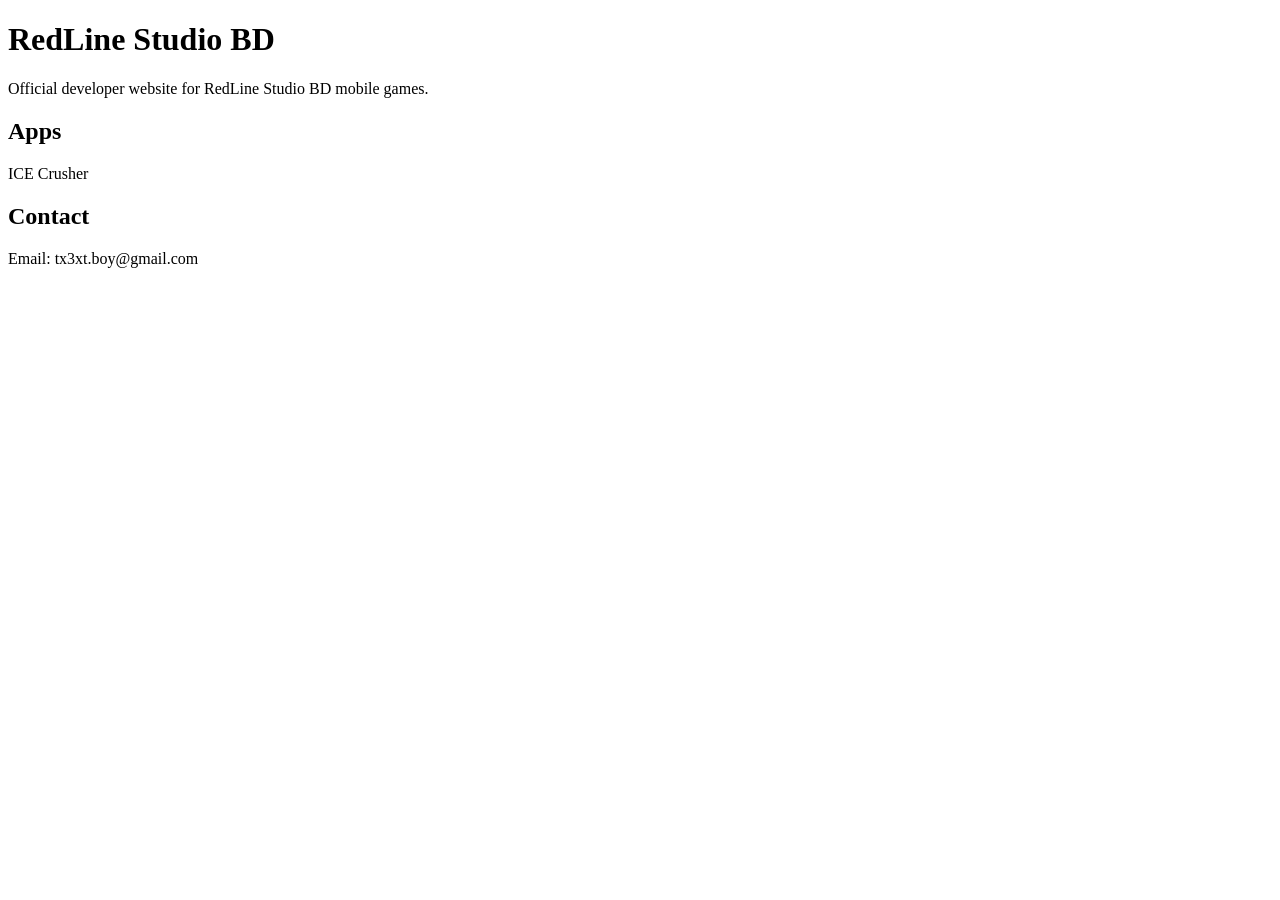
==== index.html @ a169cc2c "Create index.html" ====
<!DOCTYPE html>
<html>
<head>
  <meta charset="UTF-8">
  <title>RedLine Studio BD</title>
</head>
<body>
  <h1>RedLine Studio BD</h1>
  <p>Official developer website for RedLine Studio BD mobile games.</p>

  <h2>Apps</h2>
  <p>ICE Crusher</p>

  <h2>Contact</h2>
  <p>Email: tx3xt.boy@gmail.com</p>
</body>
</html>
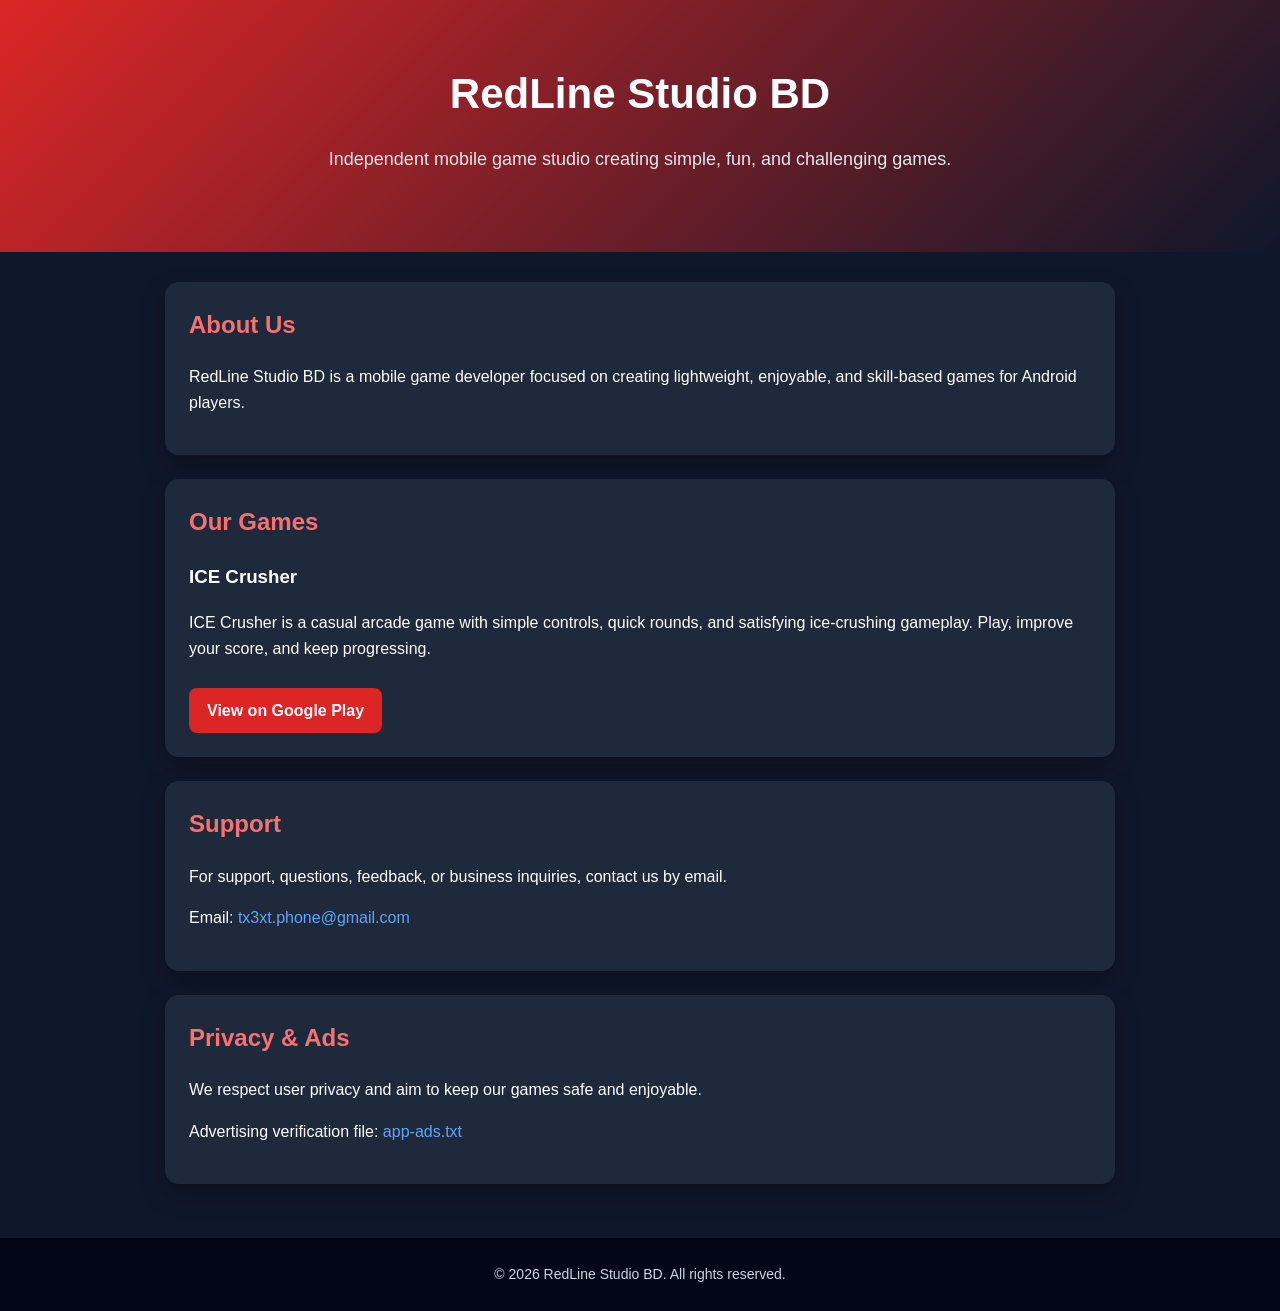
==== commit 1ddcf345: "Update index.html" ====
--- a/index.html
+++ b/index.html
@@ -1,17 +1,137 @@
 <!DOCTYPE html>
-<html>
+<html lang="en">
 <head>
-  <meta charset="UTF-8">
+  <meta charset="UTF-8" />
+  <meta name="viewport" content="width=device-width, initial-scale=1.0" />
   <title>RedLine Studio BD</title>
+  <style>
+    body {
+      margin: 0;
+      font-family: Arial, Helvetica, sans-serif;
+      background: #0f172a;
+      color: #ffffff;
+      line-height: 1.6;
+    }
+
+    header {
+      padding: 60px 20px;
+      text-align: center;
+      background: linear-gradient(135deg, #dc2626, #0f172a);
+    }
+
+    header h1 {
+      font-size: 42px;
+      margin: 0;
+    }
+
+    header p {
+      font-size: 18px;
+      color: #e5e7eb;
+    }
+
+    .container {
+      max-width: 950px;
+      margin: auto;
+      padding: 30px 20px;
+    }
+
+    .card {
+      background: #1e293b;
+      border-radius: 14px;
+      padding: 24px;
+      margin-bottom: 24px;
+      box-shadow: 0 10px 25px rgba(0,0,0,0.25);
+    }
+
+    h2 {
+      color: #f87171;
+      margin-top: 0;
+    }
+
+    a {
+      color: #60a5fa;
+      text-decoration: none;
+    }
+
+    a:hover {
+      text-decoration: underline;
+    }
+
+    .button {
+      display: inline-block;
+      margin-top: 10px;
+      padding: 10px 18px;
+      background: #dc2626;
+      color: white;
+      border-radius: 8px;
+      text-decoration: none;
+      font-weight: bold;
+    }
+
+    footer {
+      text-align: center;
+      padding: 25px;
+      color: #cbd5e1;
+      background: #020617;
+      font-size: 14px;
+    }
+  </style>
 </head>
 <body>
-  <h1>RedLine Studio BD</h1>
-  <p>Official developer website for RedLine Studio BD mobile games.</p>
 
-  <h2>Apps</h2>
-  <p>ICE Crusher</p>
+  <header>
+    <h1>RedLine Studio BD</h1>
+    <p>Independent mobile game studio creating simple, fun, and challenging games.</p>
+  </header>
 
-  <h2>Contact</h2>
-  <p>Email: tx3xt.boy@gmail.com</p>
+  <main class="container">
+
+    <section class="card">
+      <h2>About Us</h2>
+      <p>
+        RedLine Studio BD is a mobile game developer focused on creating lightweight,
+        enjoyable, and skill-based games for Android players.
+      </p>
+    </section>
+
+    <section class="card">
+      <h2>Our Games</h2>
+      <h3>ICE Crusher</h3>
+      <p>
+        ICE Crusher is a casual arcade game with simple controls, quick rounds,
+        and satisfying ice-crushing gameplay. Play, improve your score, and keep progressing.
+      </p>
+      <a class="button" href="https://play.google.com/store/apps/details?id=com.redlinestudio.icecrusher" target="_blank">
+        View on Google Play
+      </a>
+    </section>
+
+    <section class="card">
+      <h2>Support</h2>
+      <p>
+        For support, questions, feedback, or business inquiries, contact us by email.
+      </p>
+      <p>
+        Email: <a href="mailto:tx3xt.phone@gmail.com">tx3xt.phone@gmail.com</a>
+      </p>
+    </section>
+
+    <section class="card">
+      <h2>Privacy & Ads</h2>
+      <p>
+        We respect user privacy and aim to keep our games safe and enjoyable.
+      </p>
+      <p>
+        Advertising verification file:
+        <a href="/app-ads.txt">app-ads.txt</a>
+      </p>
+    </section>
+
+  </main>
+
+  <footer>
+    © 2026 RedLine Studio BD. All rights reserved.
+  </footer>
+
 </body>
 </html>
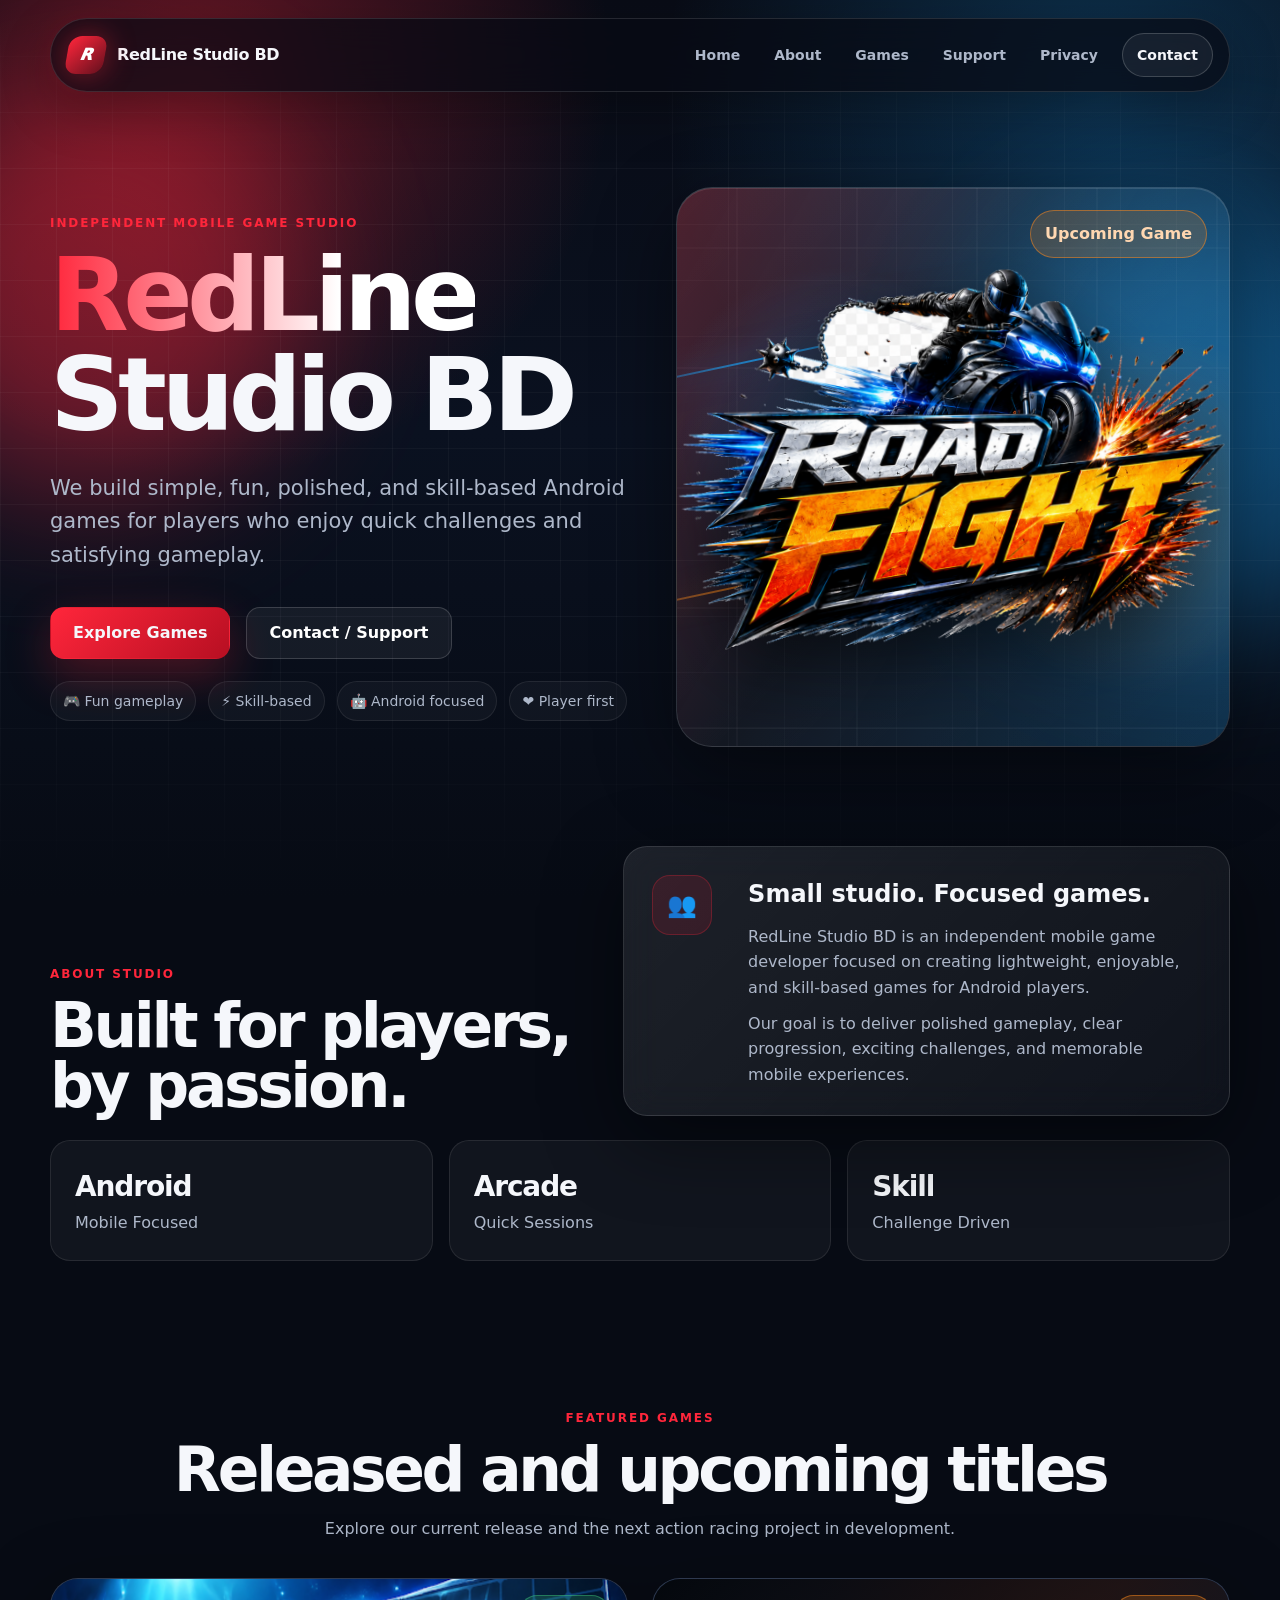
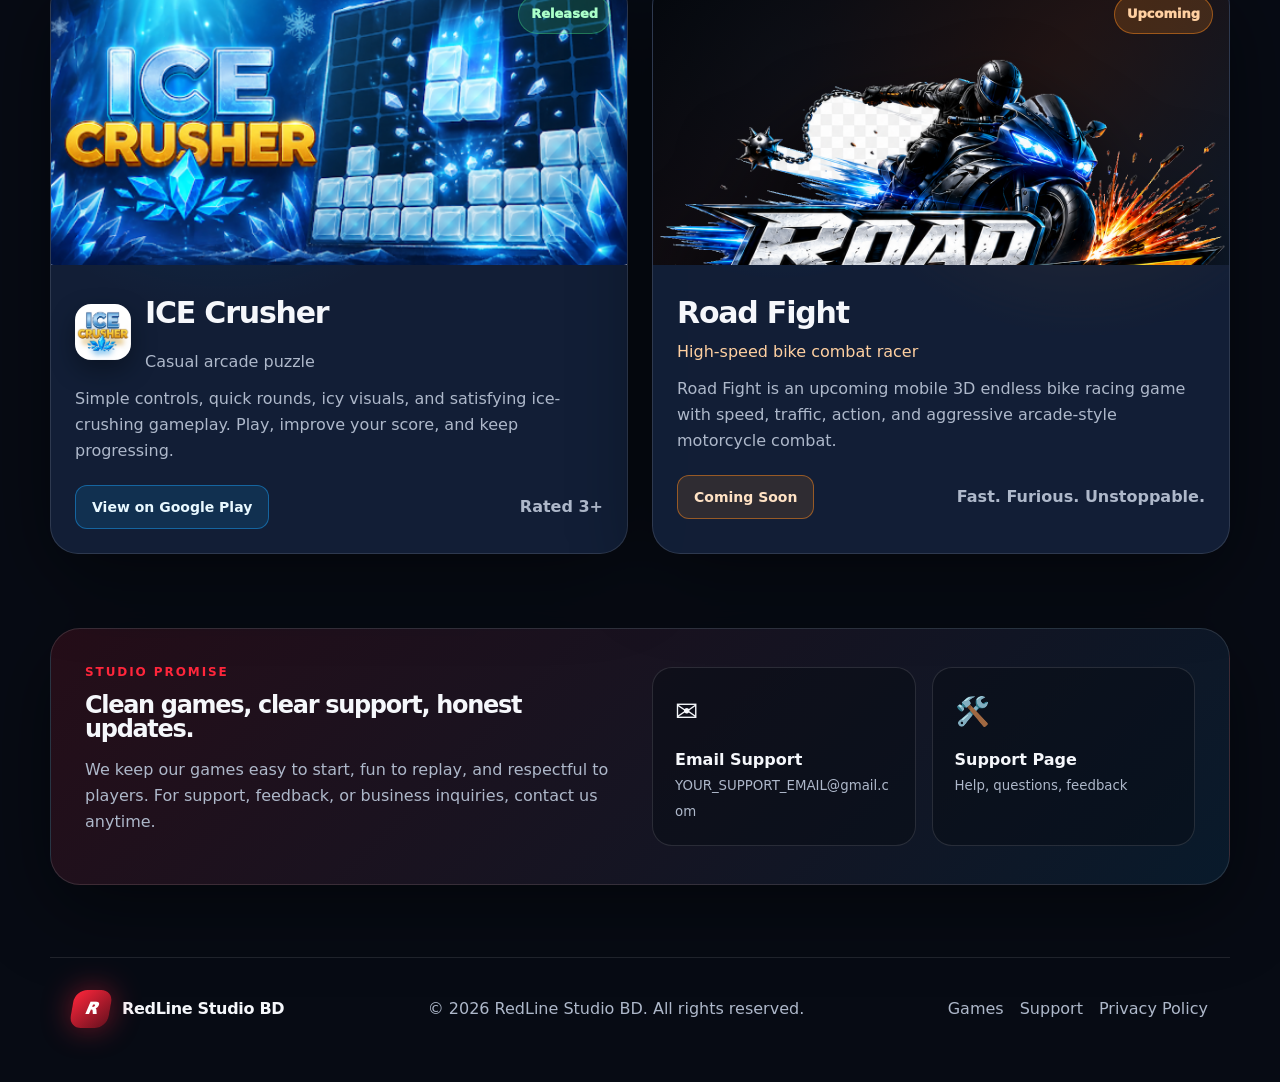
==== commit acb66fec: "Add files via upload" ====
--- a/index.html
+++ b/index.html
@@ -1,137 +1,179 @@
-<!DOCTYPE html>
+<!doctype html>
 <html lang="en">
 <head>
-  <meta charset="UTF-8" />
-  <meta name="viewport" content="width=device-width, initial-scale=1.0" />
-  <title>RedLine Studio BD</title>
-  <style>
-    body {
-      margin: 0;
-      font-family: Arial, Helvetica, sans-serif;
-      background: #0f172a;
-      color: #ffffff;
-      line-height: 1.6;
-    }
-
-    header {
-      padding: 60px 20px;
-      text-align: center;
-      background: linear-gradient(135deg, #dc2626, #0f172a);
-    }
-
-    header h1 {
-      font-size: 42px;
-      margin: 0;
-    }
-
-    header p {
-      font-size: 18px;
-      color: #e5e7eb;
-    }
-
-    .container {
-      max-width: 950px;
-      margin: auto;
-      padding: 30px 20px;
-    }
-
-    .card {
-      background: #1e293b;
-      border-radius: 14px;
-      padding: 24px;
-      margin-bottom: 24px;
-      box-shadow: 0 10px 25px rgba(0,0,0,0.25);
-    }
-
-    h2 {
-      color: #f87171;
-      margin-top: 0;
-    }
-
-    a {
-      color: #60a5fa;
-      text-decoration: none;
-    }
-
-    a:hover {
-      text-decoration: underline;
-    }
-
-    .button {
-      display: inline-block;
-      margin-top: 10px;
-      padding: 10px 18px;
-      background: #dc2626;
-      color: white;
-      border-radius: 8px;
-      text-decoration: none;
-      font-weight: bold;
-    }
-
-    footer {
-      text-align: center;
-      padding: 25px;
-      color: #cbd5e1;
-      background: #020617;
-      font-size: 14px;
-    }
-  </style>
+  <meta charset="utf-8" />
+  <meta name="viewport" content="width=device-width, initial-scale=1" />
+  <title>RedLine Studio BD | Mobile Game Developer</title>
+  <meta name="description" content="RedLine Studio BD is an independent mobile game studio creating fun, polished, and engaging Android games including ICE Crusher and the upcoming Road Fight." />
+  <meta name="theme-color" content="#0b1020" />
+  <meta property="og:title" content="RedLine Studio BD" />
+  <meta property="og:description" content="Independent mobile game studio building polished Android games." />
+  <meta property="og:type" content="website" />
+  <meta property="og:image" content="assets/road-fight-logo.png" />
+  <link rel="preload" href="assets/road-fight-logo.png" as="image" />
+  <link rel="preload" href="assets/ice-crusher-banner.png" as="image" />
+  <link rel="stylesheet" href="styles.css" />
 </head>
 <body>
+  <div class="site-bg" aria-hidden="true">
+    <span class="orb orb-red"></span>
+    <span class="orb orb-blue"></span>
+    <span class="grid-glow"></span>
+  </div>
 
-  <header>
-    <h1>RedLine Studio BD</h1>
-    <p>Independent mobile game studio creating simple, fun, and challenging games.</p>
+  <header class="site-header">
+    <a class="brand" href="#home" aria-label="RedLine Studio BD Home">
+      <span class="brand-mark">R</span>
+      <span>RedLine Studio BD</span>
+    </a>
+
+    <button class="nav-toggle" type="button" aria-label="Open navigation" aria-expanded="false">
+      <span></span><span></span><span></span>
+    </button>
+
+    <nav class="main-nav" aria-label="Main navigation">
+      <a href="#home">Home</a>
+      <a href="#about">About</a>
+      <a href="#games">Games</a>
+      <a href="support.html">Support</a>
+      <a href="privacy.html">Privacy</a>
+      <a class="nav-pill" href="mailto:YOUR_SUPPORT_EMAIL@gmail.com">Contact</a>
+    </nav>
   </header>
 
-  <main class="container">
+  <main id="home">
+    <section class="hero section-shell">
+      <div class="hero-copy">
+        <p class="eyebrow">Independent Mobile Game Studio</p>
+        <h1><span>RedLine</span> Studio BD</h1>
+        <p class="hero-text">We build simple, fun, polished, and skill-based Android games for players who enjoy quick challenges and satisfying gameplay.</p>
+        <div class="hero-actions">
+          <a class="btn btn-primary" href="#games">Explore Games</a>
+          <a class="btn btn-secondary" href="support.html">Contact / Support</a>
+        </div>
+        <div class="trust-row" aria-label="Studio values">
+          <span>🎮 Fun gameplay</span>
+          <span>⚡ Skill-based</span>
+          <span>🤖 Android focused</span>
+          <span>❤️ Player first</span>
+        </div>
+      </div>
 
-    <section class="card">
-      <h2>About Us</h2>
-      <p>
-        RedLine Studio BD is a mobile game developer focused on creating lightweight,
-        enjoyable, and skill-based games for Android players.
-      </p>
+      <div class="hero-art" aria-label="Road Fight upcoming game artwork">
+        <div class="speed-lines"></div>
+        <img src="assets/road-fight-logo.png" alt="Road Fight upcoming game logo" />
+        <div class="hero-badge">Upcoming Game</div>
+      </div>
     </section>
 
-    <section class="card">
-      <h2>Our Games</h2>
-      <h3>ICE Crusher</h3>
-      <p>
-        ICE Crusher is a casual arcade game with simple controls, quick rounds,
-        and satisfying ice-crushing gameplay. Play, improve your score, and keep progressing.
-      </p>
-      <a class="button" href="https://play.google.com/store/apps/details?id=com.redlinestudio.icecrusher" target="_blank">
-        View on Google Play
-      </a>
+    <section id="about" class="section-shell about-grid">
+      <div class="section-heading">
+        <p class="eyebrow">About Studio</p>
+        <h2>Built for players, by passion.</h2>
+      </div>
+      <div class="glass-card about-card">
+        <div class="icon-bubble">👥</div>
+        <div>
+          <h3>Small studio. Focused games.</h3>
+          <p>RedLine Studio BD is an independent mobile game developer focused on creating lightweight, enjoyable, and skill-based games for Android players.</p>
+          <p>Our goal is to deliver polished gameplay, clear progression, exciting challenges, and memorable mobile experiences.</p>
+        </div>
+      </div>
+      <div class="stats-strip" aria-label="Studio highlights">
+        <div><strong>Android</strong><span>Mobile Focused</span></div>
+        <div><strong>Arcade</strong><span>Quick Sessions</span></div>
+        <div><strong>Skill</strong><span>Challenge Driven</span></div>
+      </div>
     </section>
 
-    <section class="card">
-      <h2>Support</h2>
-      <p>
-        For support, questions, feedback, or business inquiries, contact us by email.
-      </p>
-      <p>
-        Email: <a href="mailto:tx3xt.phone@gmail.com">tx3xt.phone@gmail.com</a>
-      </p>
+    <section id="games" class="section-shell games-section">
+      <div class="section-heading center">
+        <p class="eyebrow">Featured Games</p>
+        <h2>Released and upcoming titles</h2>
+        <p>Explore our current release and the next action racing project in development.</p>
+      </div>
+
+      <div class="game-grid">
+        <article class="game-card ice-card">
+          <div class="game-media">
+            <img src="assets/ice-crusher-banner.png" alt="ICE Crusher gameplay banner" />
+            <span class="status-badge released">Released</span>
+          </div>
+          <div class="game-body">
+            <div class="game-title-row">
+              <img class="game-icon" src="assets/ice-crusher-icon.png" alt="ICE Crusher app icon" />
+              <div>
+                <h3>ICE Crusher</h3>
+                <p>Casual arcade puzzle</p>
+              </div>
+            </div>
+            <p>Simple controls, quick rounds, icy visuals, and satisfying ice-crushing gameplay. Play, improve your score, and keep progressing.</p>
+            <div class="game-footer">
+              <a class="btn btn-small btn-ice" href="YOUR_ICE_CRUSHER_PLAY_STORE_LINK" target="_blank" rel="noopener">View on Google Play</a>
+              <span>Rated 3+</span>
+            </div>
+          </div>
+        </article>
+
+        <article class="game-card road-card featured">
+          <div class="game-media road-media">
+            <img src="assets/road-fight-logo.png" alt="Road Fight logo" />
+            <span class="status-badge upcoming">Upcoming</span>
+          </div>
+          <div class="game-body">
+            <div>
+              <h3>Road Fight</h3>
+              <p class="subtitle">High-speed bike combat racer</p>
+            </div>
+            <p>Road Fight is an upcoming mobile 3D endless bike racing game with speed, traffic, action, and aggressive arcade-style motorcycle combat.</p>
+            <div class="game-footer">
+              <span class="btn btn-small btn-coming">Coming Soon</span>
+              <span>Fast. Furious. Unstoppable.</span>
+            </div>
+          </div>
+        </article>
+      </div>
     </section>
 
-    <section class="card">
-      <h2>Privacy & Ads</h2>
-      <p>
-        We respect user privacy and aim to keep our games safe and enjoyable.
-      </p>
-      <p>
-        Advertising verification file:
-        <a href="/app-ads.txt">app-ads.txt</a>
-      </p>
+    <section class="section-shell studio-panel">
+      <div class="studio-copy">
+        <p class="eyebrow">Studio Promise</p>
+        <h2>Clean games, clear support, honest updates.</h2>
+        <p>We keep our games easy to start, fun to replay, and respectful to players. For support, feedback, or business inquiries, contact us anytime.</p>
+      </div>
+      <div class="support-actions">
+        <a class="contact-tile" href="mailto:YOUR_SUPPORT_EMAIL@gmail.com">
+          <span>✉️</span>
+          <strong>Email Support</strong>
+          <small>YOUR_SUPPORT_EMAIL@gmail.com</small>
+        </a>
+        <a class="contact-tile" href="support.html">
+          <span>🛠️</span>
+          <strong>Support Page</strong>
+          <small>Help, questions, feedback</small>
+        </a>
+      </div>
     </section>
-
   </main>
 
-  <footer>
-    © 2026 RedLine Studio BD. All rights reserved.
+  <footer class="site-footer">
+    <div class="brand footer-brand"><span class="brand-mark">R</span><span>RedLine Studio BD</span></div>
+    <p>© <span id="year"></span> RedLine Studio BD. All rights reserved.</p>
+    <div class="footer-links">
+      <a href="#games">Games</a>
+      <a href="support.html">Support</a>
+      <a href="privacy.html">Privacy Policy</a>
+    </div>
   </footer>
 
+  <script>
+    const toggle = document.querySelector('.nav-toggle');
+    const nav = document.querySelector('.main-nav');
+    toggle?.addEventListener('click', () => {
+      const open = nav.classList.toggle('is-open');
+      toggle.setAttribute('aria-expanded', open ? 'true' : 'false');
+    });
+    document.getElementById('year').textContent = new Date().getFullYear();
+  </script>
 </body>
 </html>
--- a/styles.css
+++ b/styles.css
@@ -0,0 +1,349 @@
+:root {
+  --bg: #070b14;
+  --bg-2: #0c1424;
+  --card: rgba(17, 27, 48, .72);
+  --card-strong: rgba(20, 34, 61, .86);
+  --border: rgba(255, 255, 255, .12);
+  --text: #f5f7fb;
+  --muted: #aeb8ca;
+  --muted-2: #7d8799;
+  --red: #ff263b;
+  --red-2: #b70f22;
+  --blue: #19a7ff;
+  --orange: #ff8a1c;
+  --green: #45d981;
+  --shadow: 0 24px 80px rgba(0, 0, 0, .45);
+  --radius: 24px;
+  --max: 1180px;
+}
+
+* { box-sizing: border-box; }
+html { scroll-behavior: smooth; }
+body {
+  margin: 0;
+  font-family: Inter, ui-sans-serif, system-ui, -apple-system, BlinkMacSystemFont, "Segoe UI", sans-serif;
+  color: var(--text);
+  background: var(--bg);
+  line-height: 1.6;
+  overflow-x: hidden;
+}
+a { color: inherit; text-decoration: none; }
+img { max-width: 100%; display: block; }
+
+.site-bg {
+  position: fixed;
+  inset: 0;
+  pointer-events: none;
+  z-index: -3;
+  background:
+    radial-gradient(circle at 16% 8%, rgba(255, 38, 59, .36), transparent 30%),
+    radial-gradient(circle at 86% 10%, rgba(25, 167, 255, .24), transparent 32%),
+    linear-gradient(180deg, #090c16 0%, #0a1120 48%, #070b14 100%);
+}
+.site-bg::after {
+  content: "";
+  position: absolute;
+  inset: 0;
+  background-image:
+    linear-gradient(rgba(255,255,255,.035) 1px, transparent 1px),
+    linear-gradient(90deg, rgba(255,255,255,.035) 1px, transparent 1px);
+  background-size: 56px 56px;
+  mask-image: linear-gradient(to bottom, transparent, black 18%, black 72%, transparent);
+}
+.orb { position: absolute; width: 420px; height: 420px; border-radius: 999px; filter: blur(70px); opacity: .38; }
+.orb-red { left: -120px; top: 80px; background: var(--red); }
+.orb-blue { right: -120px; top: 210px; background: var(--blue); }
+
+.site-header {
+  position: sticky;
+  top: 0;
+  z-index: 20;
+  width: min(var(--max), calc(100% - 36px));
+  margin: 18px auto 0;
+  padding: 14px 16px;
+  display: flex;
+  align-items: center;
+  justify-content: space-between;
+  background: rgba(7, 11, 20, .72);
+  border: 1px solid var(--border);
+  border-radius: 999px;
+  backdrop-filter: blur(22px);
+  box-shadow: 0 18px 50px rgba(0,0,0,.28);
+}
+.brand { display: inline-flex; align-items: center; gap: 12px; font-weight: 850; letter-spacing: -.02em; }
+.brand-mark {
+  width: 38px;
+  height: 38px;
+  display: grid;
+  place-items: center;
+  border-radius: 12px;
+  color: #fff;
+  font-weight: 950;
+  font-style: italic;
+  background: linear-gradient(135deg, var(--red), #66101e);
+  box-shadow: 0 0 30px rgba(255, 38, 59, .45);
+  transform: skew(-10deg);
+}
+.main-nav { display: flex; align-items: center; gap: 6px; }
+.main-nav a {
+  padding: 10px 14px;
+  color: var(--muted);
+  font-weight: 700;
+  font-size: 14px;
+  border-radius: 999px;
+  transition: .2s ease;
+}
+.main-nav a:hover { color: var(--text); background: rgba(255,255,255,.06); }
+.main-nav .nav-pill {
+  color: var(--text);
+  border: 1px solid rgba(255,255,255,.18);
+  background: rgba(255,255,255,.06);
+  margin-left: 4px;
+}
+.nav-toggle { display: none; border: 0; background: transparent; padding: 8px; }
+.nav-toggle span { display: block; width: 24px; height: 2px; margin: 5px; background: #fff; border-radius: 99px; }
+
+.section-shell { width: min(var(--max), calc(100% - 36px)); margin-inline: auto; }
+.hero {
+  min-height: 720px;
+  display: grid;
+  grid-template-columns: minmax(0, 1fr) minmax(420px, .95fr);
+  align-items: center;
+  gap: 42px;
+  padding: 86px 0 56px;
+}
+.eyebrow {
+  color: var(--red);
+  text-transform: uppercase;
+  letter-spacing: .16em;
+  font-size: 12px;
+  font-weight: 900;
+  margin: 0 0 12px;
+}
+.hero h1, .section-heading h2, .studio-copy h2 {
+  margin: 0;
+  line-height: .98;
+  letter-spacing: -.055em;
+}
+.hero h1 { font-size: clamp(54px, 8vw, 104px); max-width: 720px; }
+.hero h1 span {
+  background: linear-gradient(90deg, var(--red), #fff 68%);
+  -webkit-background-clip: text;
+  background-clip: text;
+  color: transparent;
+}
+.hero-text { color: var(--muted); font-size: clamp(17px, 2vw, 21px); max-width: 610px; margin: 26px 0 0; }
+.hero-actions { display: flex; flex-wrap: wrap; gap: 16px; margin: 34px 0 22px; }
+.btn {
+  display: inline-flex;
+  align-items: center;
+  justify-content: center;
+  gap: 10px;
+  min-height: 52px;
+  padding: 0 22px;
+  border-radius: 14px;
+  font-weight: 900;
+  border: 1px solid transparent;
+  transition: transform .2s ease, box-shadow .2s ease, background .2s ease;
+}
+.btn:hover { transform: translateY(-2px); }
+.btn-primary { background: linear-gradient(135deg, var(--red), var(--red-2)); box-shadow: 0 16px 45px rgba(255,38,59,.28); }
+.btn-secondary { background: rgba(255,255,255,.055); border-color: rgba(255,255,255,.16); color: #fff; }
+.trust-row { display: flex; flex-wrap: wrap; gap: 12px; color: var(--muted); font-size: 14px; }
+.trust-row span { padding: 8px 12px; border: 1px solid rgba(255,255,255,.08); border-radius: 999px; background: rgba(255,255,255,.035); }
+
+.hero-art {
+  position: relative;
+  min-height: 560px;
+  display: grid;
+  place-items: center;
+  border-radius: 36px;
+  overflow: hidden;
+  background:
+    radial-gradient(circle at 28% 44%, rgba(25, 167, 255, .28), transparent 33%),
+    radial-gradient(circle at 84% 58%, rgba(255, 138, 28, .22), transparent 32%),
+    linear-gradient(135deg, rgba(255,255,255,.08), rgba(255,255,255,.025));
+  border: 1px solid rgba(255,255,255,.13);
+  box-shadow: var(--shadow), inset 0 1px rgba(255,255,255,.12);
+}
+.hero-art::before {
+  content: "";
+  position: absolute;
+  inset: 0;
+  background: linear-gradient(120deg, rgba(255,38,59,.22), transparent 42%, rgba(25,167,255,.2)), url("data:image/svg+xml,%3Csvg xmlns='http://www.w3.org/2000/svg' width='120' height='120' viewBox='0 0 120 120'%3E%3Cpath d='M0 60H120M60 0V120' stroke='white' stroke-opacity='.05'/%3E%3C/svg%3E");
+}
+.speed-lines::before, .speed-lines::after {
+  content: "";
+  position: absolute;
+  width: 66%;
+  height: 2px;
+  left: -16%;
+  background: linear-gradient(90deg, transparent, rgba(25,167,255,.8), transparent);
+  transform: rotate(-12deg);
+  box-shadow: 0 0 30px rgba(25,167,255,.5);
+}
+.speed-lines::before { top: 30%; }
+.speed-lines::after { top: 70%; background: linear-gradient(90deg, transparent, rgba(255,138,28,.85), transparent); box-shadow: 0 0 30px rgba(255,138,28,.48); }
+.hero-art img { position: relative; width: min(112%, 760px); filter: drop-shadow(0 30px 35px rgba(0,0,0,.55)); transform: rotate(-1deg); }
+.hero-badge {
+  position: absolute;
+  right: 22px;
+  top: 22px;
+  padding: 10px 14px;
+  border-radius: 999px;
+  background: rgba(255,138,28,.18);
+  border: 1px solid rgba(255,138,28,.5);
+  color: #ffd7b1;
+  font-weight: 900;
+}
+
+.about-grid { padding: 34px 0 74px; display: grid; grid-template-columns: .95fr 1.05fr; gap: 24px; align-items: end; }
+.section-heading h2 { font-size: clamp(34px, 4.8vw, 62px); }
+.section-heading p:not(.eyebrow) { color: var(--muted); margin: 16px auto 0; max-width: 680px; }
+.center { text-align: center; }
+.glass-card {
+  background: linear-gradient(135deg, rgba(255,255,255,.09), rgba(255,255,255,.035));
+  border: 1px solid var(--border);
+  border-radius: var(--radius);
+  box-shadow: var(--shadow);
+  backdrop-filter: blur(18px);
+}
+.about-card { display: grid; grid-template-columns: 76px 1fr; gap: 20px; padding: 28px; }
+.about-card h3 { margin: 0 0 8px; font-size: 24px; }
+.about-card p { color: var(--muted); margin: 10px 0 0; }
+.icon-bubble { width: 60px; height: 60px; border-radius: 18px; display: grid; place-items: center; background: rgba(255,38,59,.12); border: 1px solid rgba(255,38,59,.26); font-size: 24px; }
+.stats-strip { grid-column: 1 / -1; display: grid; grid-template-columns: repeat(3, 1fr); gap: 16px; }
+.stats-strip div { padding: 24px; border-radius: 20px; background: rgba(255,255,255,.045); border: 1px solid rgba(255,255,255,.09); }
+.stats-strip strong { display: block; font-size: 28px; letter-spacing: -.04em; }
+.stats-strip span { color: var(--muted); }
+
+.games-section { padding: 74px 0; }
+.game-grid { display: grid; grid-template-columns: repeat(2, minmax(0, 1fr)); gap: 24px; margin-top: 36px; }
+.game-card {
+  position: relative;
+  overflow: hidden;
+  border-radius: 28px;
+  background: var(--card-strong);
+  border: 1px solid var(--border);
+  box-shadow: var(--shadow);
+}
+.game-card::before { content: ""; position: absolute; inset: 0; opacity: .42; pointer-events: none; }
+.ice-card::before { background: radial-gradient(circle at 30% 10%, rgba(25,167,255,.36), transparent 42%); }
+.road-card::before { background: radial-gradient(circle at 74% 16%, rgba(255,138,28,.34), transparent 42%), radial-gradient(circle at 22% 14%, rgba(25,167,255,.26), transparent 34%); }
+.game-media { position: relative; height: 286px; overflow: hidden; background: #101a2d; }
+.game-media > img { width: 100%; height: 100%; object-fit: cover; transition: transform .35s ease; }
+.game-card:hover .game-media > img { transform: scale(1.04); }
+.road-media { display: grid; place-items: center; background: linear-gradient(135deg, rgba(0,0,0,.78), rgba(27,12,10,.72) 55%, rgba(10,22,36,.76)); }
+.road-media > img { width: 112%; height: auto; object-fit: contain; filter: drop-shadow(0 28px 32px rgba(0,0,0,.65)); }
+.status-badge {
+  position: absolute;
+  top: 16px;
+  right: 16px;
+  z-index: 2;
+  padding: 8px 12px;
+  border-radius: 999px;
+  font-size: 13px;
+  font-weight: 950;
+  border: 1px solid rgba(255,255,255,.18);
+}
+.released { background: rgba(69,217,129,.18); color: #aaffc9; border-color: rgba(69,217,129,.38); }
+.upcoming { background: rgba(255,138,28,.18); color: #ffd0a1; border-color: rgba(255,138,28,.48); }
+.game-body { position: relative; padding: 24px; }
+.game-title-row { display: flex; gap: 14px; align-items: center; }
+.game-icon { width: 56px; height: 56px; border-radius: 16px; object-fit: cover; box-shadow: 0 10px 24px rgba(0,0,0,.35); }
+.game-body h3 { margin: 0; font-size: 30px; letter-spacing: -.04em; }
+.game-body p { color: var(--muted); margin: 12px 0 0; }
+.subtitle { margin-top: 2px !important; color: #ffd0a1 !important; }
+.game-footer { display: flex; align-items: center; justify-content: space-between; gap: 16px; margin-top: 22px; color: var(--muted); font-weight: 750; flex-wrap: wrap; }
+.btn-small { min-height: 44px; padding: 0 16px; border-radius: 12px; font-size: 14px; }
+.btn-ice { color: #e8f8ff; background: rgba(25,167,255,.13); border-color: rgba(25,167,255,.46); }
+.btn-coming { color: #ffe2c4; background: rgba(255,138,28,.13); border-color: rgba(255,138,28,.5); }
+
+.studio-panel {
+  margin-bottom: 72px;
+  padding: 34px;
+  display: grid;
+  grid-template-columns: 1fr 1fr;
+  gap: 24px;
+  align-items: center;
+  border-radius: 30px;
+  background: linear-gradient(135deg, rgba(255,38,59,.12), rgba(25,167,255,.1));
+  border: 1px solid var(--border);
+  box-shadow: var(--shadow);
+}
+.studio-copy p:last-child { color: var(--muted); max-width: 620px; }
+.support-actions { display: grid; grid-template-columns: repeat(2, 1fr); gap: 16px; }
+.contact-tile {
+  padding: 22px;
+  border-radius: 20px;
+  background: rgba(7,11,20,.48);
+  border: 1px solid rgba(255,255,255,.12);
+  transition: .2s ease;
+}
+.contact-tile:hover { transform: translateY(-2px); border-color: rgba(255,255,255,.22); }
+.contact-tile span { font-size: 28px; display: block; margin-bottom: 12px; }
+.contact-tile strong { display: block; }
+.contact-tile small { color: var(--muted); word-break: break-word; }
+
+.site-footer {
+  width: min(var(--max), calc(100% - 36px));
+  margin: 0 auto 22px;
+  padding: 22px;
+  display: flex;
+  align-items: center;
+  justify-content: space-between;
+  gap: 18px;
+  color: var(--muted);
+  border-top: 1px solid rgba(255,255,255,.1);
+}
+.footer-brand { color: var(--text); }
+.footer-links { display: flex; gap: 16px; flex-wrap: wrap; }
+.footer-links a:hover { color: #fff; }
+
+.page-hero { padding: 84px 0 32px; }
+.page-hero h1 { font-size: clamp(44px, 7vw, 82px); line-height: 1; letter-spacing: -.055em; margin: 0; }
+.page-hero p { color: var(--muted); font-size: 18px; max-width: 760px; }
+.content-card { padding: 34px; margin: 22px auto 74px; }
+.content-card h2 { margin-top: 0; font-size: 28px; }
+.content-card h3 { margin-top: 28px; }
+.content-card p, .content-card li { color: var(--muted); }
+.content-card a { color: #8fd7ff; }
+
+@media (max-width: 980px) {
+  .site-header { border-radius: 24px; align-items: flex-start; }
+  .nav-toggle { display: block; }
+  .main-nav {
+    position: absolute;
+    top: calc(100% + 10px);
+    left: 0;
+    right: 0;
+    display: none;
+    flex-direction: column;
+    align-items: stretch;
+    padding: 14px;
+    border-radius: 24px;
+    background: rgba(7,11,20,.94);
+    border: 1px solid var(--border);
+  }
+  .main-nav.is-open { display: flex; }
+  .hero { grid-template-columns: 1fr; min-height: auto; padding-top: 62px; }
+  .hero-art { min-height: 420px; }
+  .about-grid, .game-grid, .studio-panel { grid-template-columns: 1fr; }
+}
+
+@media (max-width: 640px) {
+  .site-header, .section-shell, .site-footer { width: min(100% - 24px, var(--max)); }
+  .hero { padding-top: 48px; }
+  .hero-actions, .support-actions, .stats-strip { grid-template-columns: 1fr; flex-direction: column; }
+  .btn { width: 100%; }
+  .trust-row span { width: 100%; }
+  .hero-art { min-height: 340px; border-radius: 24px; }
+  .about-card { grid-template-columns: 1fr; }
+  .game-media { height: 220px; }
+  .site-footer { align-items: flex-start; flex-direction: column; }
+}
+
+.main-nav.is-open-static { display: flex; position: static; padding: 0; border: 0; background: transparent; flex-direction: row; align-items: center; }
+@media (max-width: 760px) {
+  .main-nav.is-open-static { display: none; }
+}
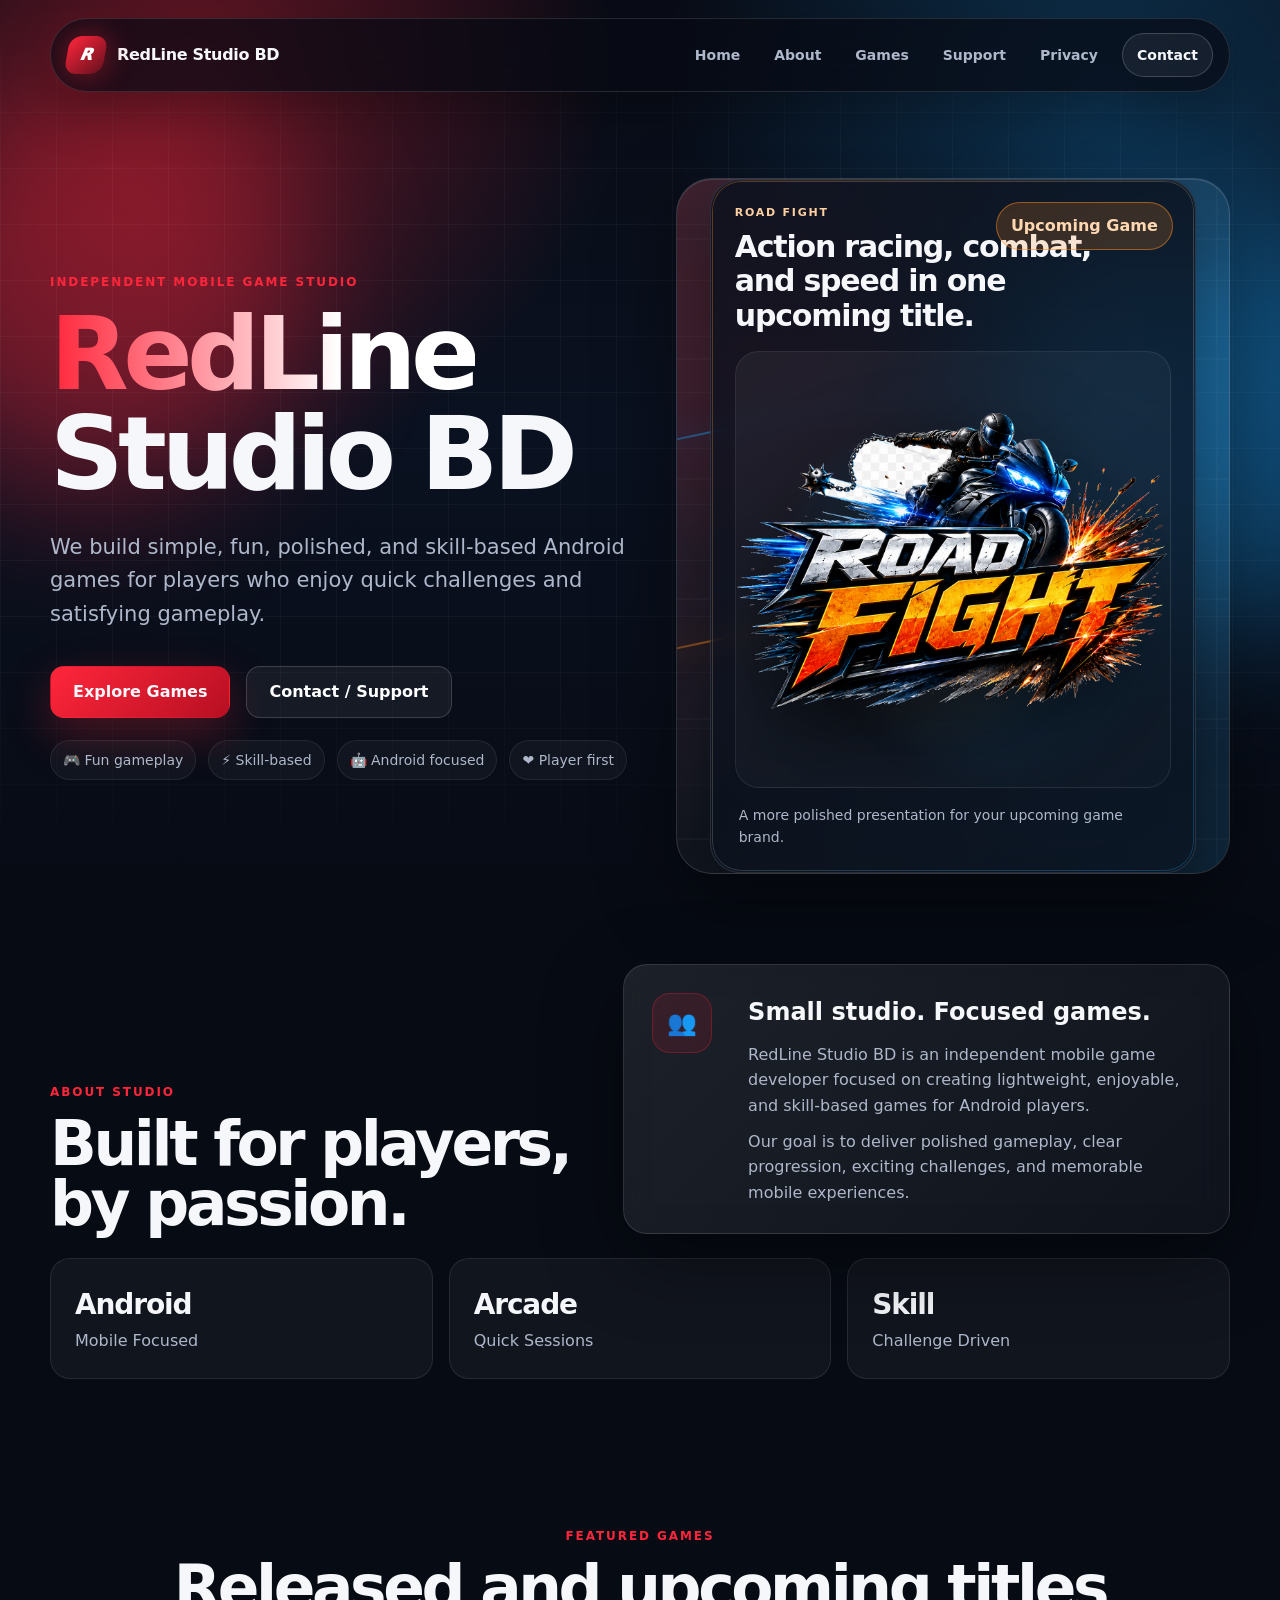
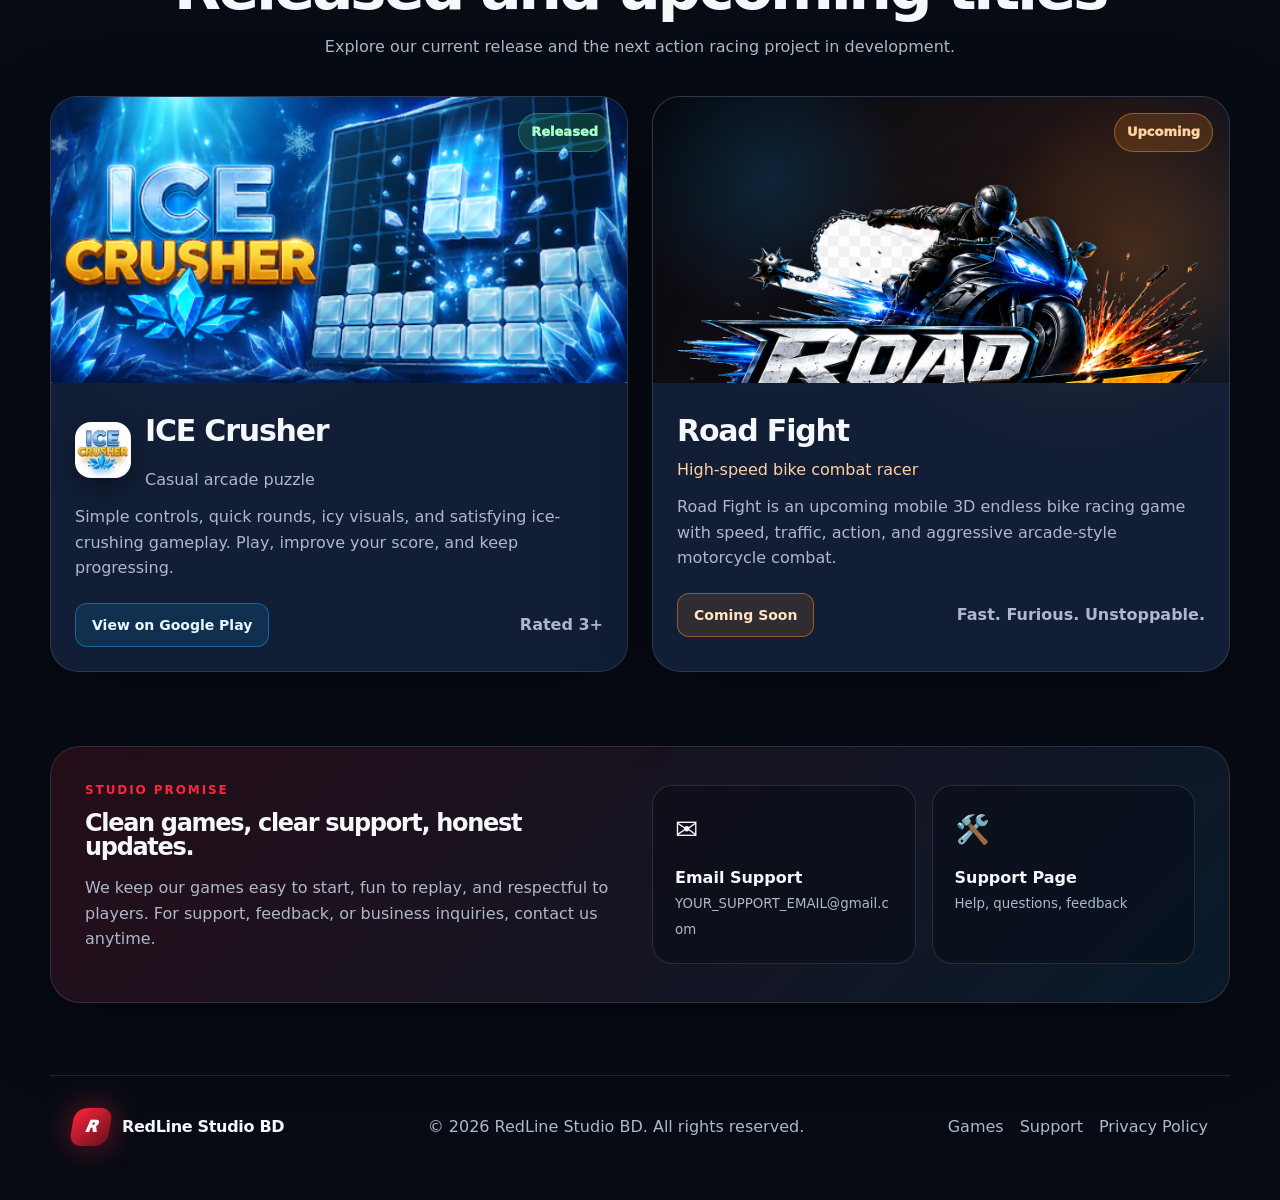
==== commit e746d584: "Add files via upload" ====
--- a/index.html
+++ b/index.html
@@ -61,8 +61,17 @@
 
       <div class="hero-art" aria-label="Road Fight upcoming game artwork">
         <div class="speed-lines"></div>
-        <img src="assets/road-fight-logo.png" alt="Road Fight upcoming game logo" />
-        <div class="hero-badge">Upcoming Game</div>
+        <div class="hero-art-panel">
+          <div class="hero-badge">Upcoming Game</div>
+          <div class="hero-art-copy">
+            <p class="hero-art-kicker">Road Fight</p>
+            <h3>Action racing, combat, and speed in one upcoming title.</h3>
+          </div>
+          <div class="hero-logo-wrap">
+            <img src="assets/road-fight-logo.png" alt="Road Fight upcoming game logo" />
+          </div>
+          <p class="hero-art-note">A more polished presentation for your upcoming game brand.</p>
+        </div>
       </div>
     </section>
 
@@ -109,7 +118,7 @@
             </div>
             <p>Simple controls, quick rounds, icy visuals, and satisfying ice-crushing gameplay. Play, improve your score, and keep progressing.</p>
             <div class="game-footer">
-              <a class="btn btn-small btn-ice" href="YOUR_ICE_CRUSHER_PLAY_STORE_LINK" target="_blank" rel="noopener">View on Google Play</a>
+              <a class="btn btn-small btn-ice" href="https://play.google.com/store/apps/details?id=com.redlinestudio.icecrusher" target="_blank" rel="noopener">View on Google Play</a>
               <span>Rated 3+</span>
             </div>
           </div>
--- a/styles.css
+++ b/styles.css
@@ -160,9 +160,9 @@
   border-radius: 36px;
   overflow: hidden;
   background:
-    radial-gradient(circle at 28% 44%, rgba(25, 167, 255, .28), transparent 33%),
-    radial-gradient(circle at 84% 58%, rgba(255, 138, 28, .22), transparent 32%),
-    linear-gradient(135deg, rgba(255,255,255,.08), rgba(255,255,255,.025));
+    radial-gradient(circle at 25% 30%, rgba(255, 38, 59, .16), transparent 32%),
+    radial-gradient(circle at 76% 32%, rgba(25, 167, 255, .18), transparent 30%),
+    linear-gradient(135deg, rgba(255,255,255,.07), rgba(255,255,255,.025));
   border: 1px solid rgba(255,255,255,.13);
   box-shadow: var(--shadow), inset 0 1px rgba(255,255,255,.12);
 }
@@ -170,21 +170,85 @@
   content: "";
   position: absolute;
   inset: 0;
-  background: linear-gradient(120deg, rgba(255,38,59,.22), transparent 42%, rgba(25,167,255,.2)), url("data:image/svg+xml,%3Csvg xmlns='http://www.w3.org/2000/svg' width='120' height='120' viewBox='0 0 120 120'%3E%3Cpath d='M0 60H120M60 0V120' stroke='white' stroke-opacity='.05'/%3E%3C/svg%3E");
+  background: linear-gradient(120deg, rgba(255,38,59,.16), transparent 42%, rgba(25,167,255,.14)), url("data:image/svg+xml,%3Csvg xmlns='http://www.w3.org/2000/svg' width='120' height='120' viewBox='0 0 120 120'%3E%3Cpath d='M0 60H120M60 0V120' stroke='white' stroke-opacity='.05'/%3E%3C/svg%3E");
 }
 .speed-lines::before, .speed-lines::after {
   content: "";
   position: absolute;
-  width: 66%;
+  width: 72%;
   height: 2px;
   left: -16%;
-  background: linear-gradient(90deg, transparent, rgba(25,167,255,.8), transparent);
+  background: linear-gradient(90deg, transparent, rgba(25,167,255,.85), transparent);
   transform: rotate(-12deg);
   box-shadow: 0 0 30px rgba(25,167,255,.5);
 }
-.speed-lines::before { top: 30%; }
-.speed-lines::after { top: 70%; background: linear-gradient(90deg, transparent, rgba(255,138,28,.85), transparent); box-shadow: 0 0 30px rgba(255,138,28,.48); }
-.hero-art img { position: relative; width: min(112%, 760px); filter: drop-shadow(0 30px 35px rgba(0,0,0,.55)); transform: rotate(-1deg); }
+.speed-lines::before { top: 34%; }
+.speed-lines::after { top: 64%; background: linear-gradient(90deg, transparent, rgba(255,138,28,.88), transparent); box-shadow: 0 0 30px rgba(255,138,28,.48); }
+.hero-art-panel {
+  position: relative;
+  z-index: 1;
+  width: min(88%, 620px);
+  padding: 24px;
+  border-radius: 30px;
+  background: linear-gradient(180deg, rgba(10,16,28,.82), rgba(10,16,28,.62));
+  border: 1px solid rgba(255,255,255,.12);
+  box-shadow: 0 30px 60px rgba(0,0,0,.34), inset 0 1px 0 rgba(255,255,255,.08);
+  backdrop-filter: blur(14px);
+}
+.hero-art-panel::before {
+  content: "";
+  position: absolute;
+  inset: 1px;
+  border-radius: 29px;
+  padding: 1px;
+  background: linear-gradient(135deg, rgba(255,138,28,.55), rgba(25,167,255,.48));
+  -webkit-mask: linear-gradient(#000 0 0) content-box, linear-gradient(#000 0 0);
+  -webkit-mask-composite: xor;
+  mask-composite: exclude;
+  opacity: .6;
+  pointer-events: none;
+}
+.hero-logo-wrap {
+  position: relative;
+  min-height: 340px;
+  display: grid;
+  place-items: center;
+  overflow: hidden;
+  border-radius: 24px;
+  background:
+    radial-gradient(circle at 72% 56%, rgba(255,138,28,.22), transparent 26%),
+    radial-gradient(circle at 36% 42%, rgba(25,167,255,.24), transparent 28%),
+    linear-gradient(135deg, rgba(255,255,255,.05), rgba(255,255,255,.02));
+  border: 1px solid rgba(255,255,255,.08);
+}
+.hero-logo-wrap::before {
+  content: "";
+  position: absolute;
+  width: 420px;
+  height: 420px;
+  border-radius: 50%;
+  background: radial-gradient(circle, rgba(25,167,255,.22), transparent 58%);
+  left: 14%;
+  top: 14%;
+  filter: blur(12px);
+}
+.hero-logo-wrap::after {
+  content: "";
+  position: absolute;
+  width: 360px;
+  height: 360px;
+  border-radius: 50%;
+  background: radial-gradient(circle, rgba(255,138,28,.20), transparent 60%);
+  right: 10%;
+  bottom: 2%;
+  filter: blur(12px);
+}
+.hero-art img {
+  position: relative;
+  z-index: 1;
+  width: min(105%, 720px);
+  filter: drop-shadow(0 34px 42px rgba(0,0,0,.62));
+}
 .hero-badge {
   position: absolute;
   right: 22px;
@@ -195,6 +259,29 @@
   border: 1px solid rgba(255,138,28,.5);
   color: #ffd7b1;
   font-weight: 900;
+}
+.hero-art-copy {
+  margin-bottom: 18px;
+  max-width: 360px;
+}
+.hero-art-kicker {
+  margin: 0 0 8px;
+  color: #ffd0a1;
+  text-transform: uppercase;
+  letter-spacing: .16em;
+  font-size: 11px;
+  font-weight: 900;
+}
+.hero-art-copy h3 {
+  margin: 0;
+  font-size: clamp(22px, 3vw, 30px);
+  line-height: 1.15;
+  letter-spacing: -.04em;
+}
+.hero-art-note {
+  margin: 16px 4px 0;
+  color: var(--muted);
+  font-size: 14px;
 }
 
 .about-grid { padding: 34px 0 74px; display: grid; grid-template-columns: .95fr 1.05fr; gap: 24px; align-items: end; }
@@ -233,8 +320,8 @@
 .game-media { position: relative; height: 286px; overflow: hidden; background: #101a2d; }
 .game-media > img { width: 100%; height: 100%; object-fit: cover; transition: transform .35s ease; }
 .game-card:hover .game-media > img { transform: scale(1.04); }
-.road-media { display: grid; place-items: center; background: linear-gradient(135deg, rgba(0,0,0,.78), rgba(27,12,10,.72) 55%, rgba(10,22,36,.76)); }
-.road-media > img { width: 112%; height: auto; object-fit: contain; filter: drop-shadow(0 28px 32px rgba(0,0,0,.65)); }
+.road-media { display: grid; place-items: center; background: radial-gradient(circle at 20% 30%, rgba(25,167,255,.15), transparent 28%), radial-gradient(circle at 84% 56%, rgba(255,138,28,.2), transparent 32%), linear-gradient(135deg, rgba(0,0,0,.78), rgba(27,12,10,.72) 55%, rgba(10,22,36,.76)); }
+.road-media > img { width: 98%; height: auto; object-fit: contain; filter: drop-shadow(0 28px 32px rgba(0,0,0,.65)); padding: 12px; }
 .status-badge {
   position: absolute;
   top: 16px;
@@ -328,6 +415,8 @@
   .main-nav.is-open { display: flex; }
   .hero { grid-template-columns: 1fr; min-height: auto; padding-top: 62px; }
   .hero-art { min-height: 420px; }
+  .hero-art-panel { width: min(92%, 620px); }
+  .hero-logo-wrap { min-height: 280px; }
   .about-grid, .game-grid, .studio-panel { grid-template-columns: 1fr; }
 }
 
@@ -338,6 +427,9 @@
   .btn { width: 100%; }
   .trust-row span { width: 100%; }
   .hero-art { min-height: 340px; border-radius: 24px; }
+  .hero-art-panel { padding: 18px; border-radius: 24px; }
+  .hero-logo-wrap { min-height: 220px; border-radius: 18px; }
+  .hero-badge { right: 16px; top: 16px; }
   .about-card { grid-template-columns: 1fr; }
   .game-media { height: 220px; }
   .site-footer { align-items: flex-start; flex-direction: column; }
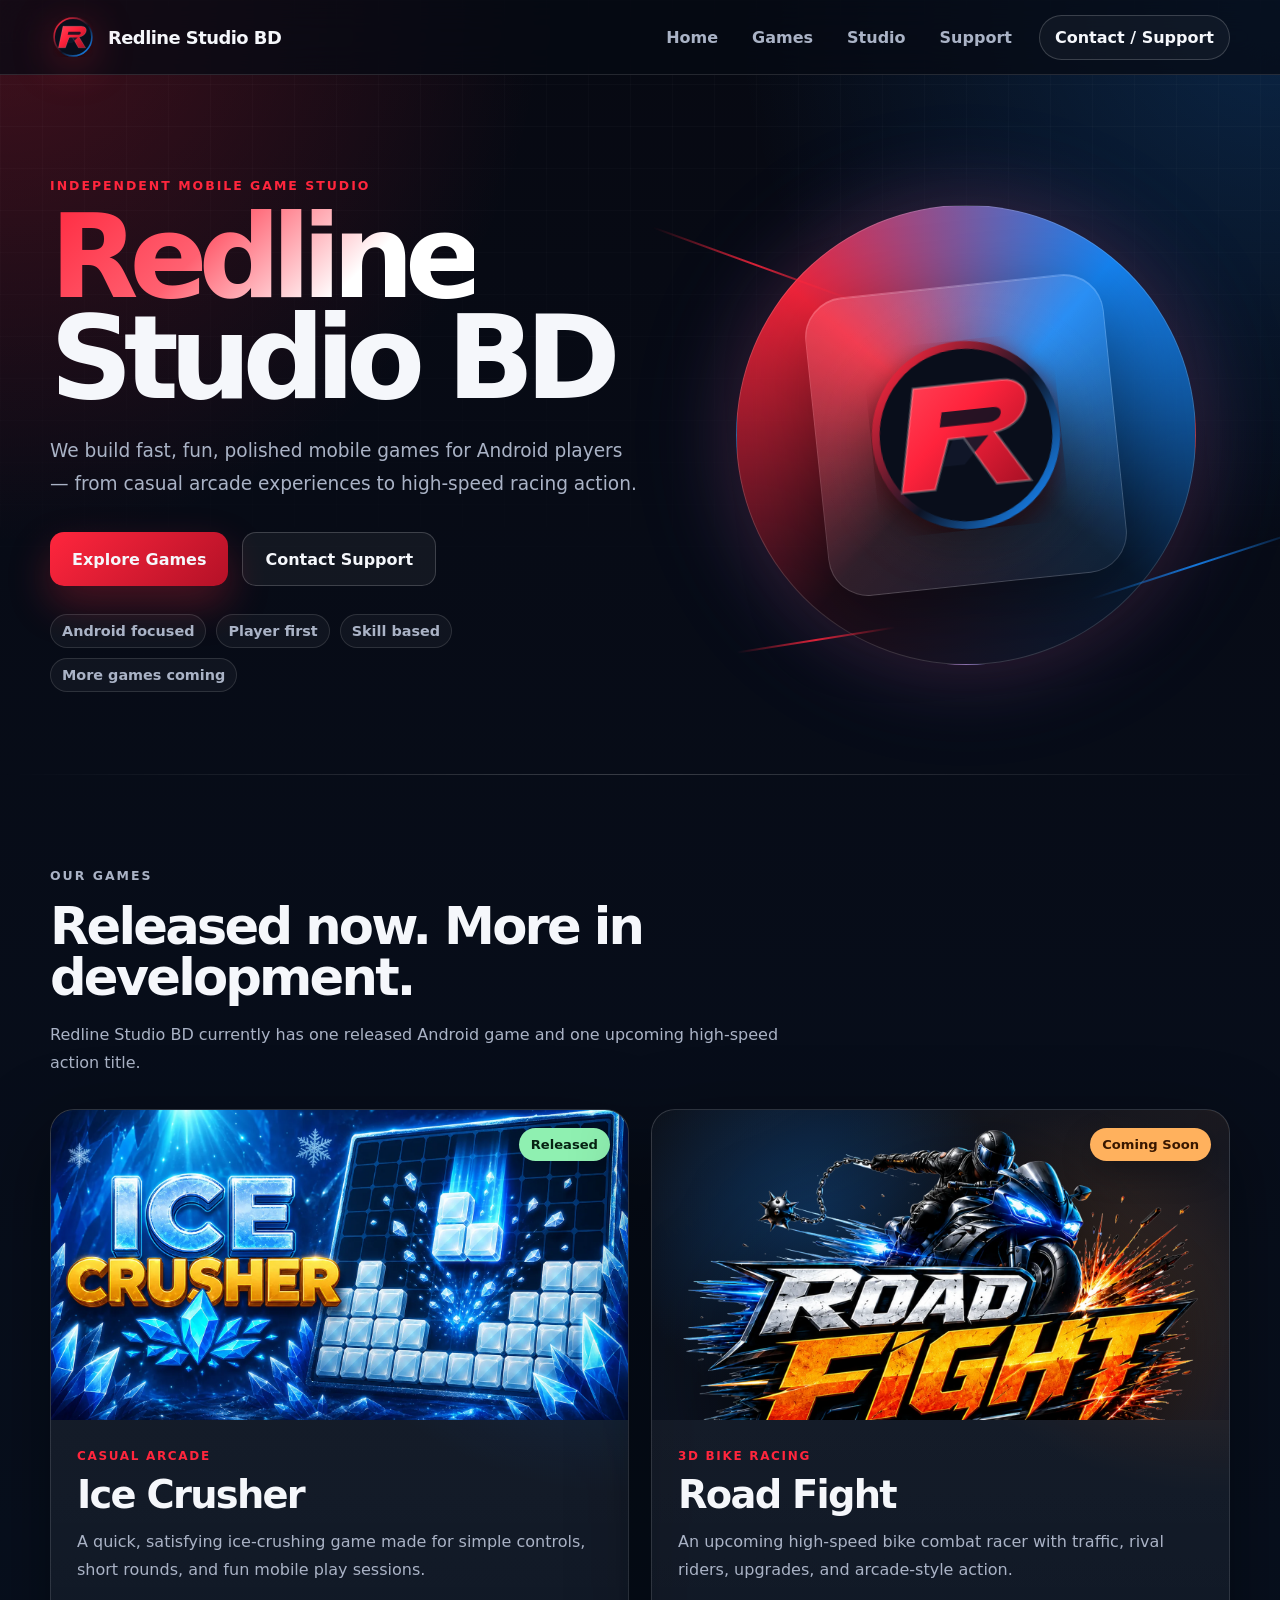
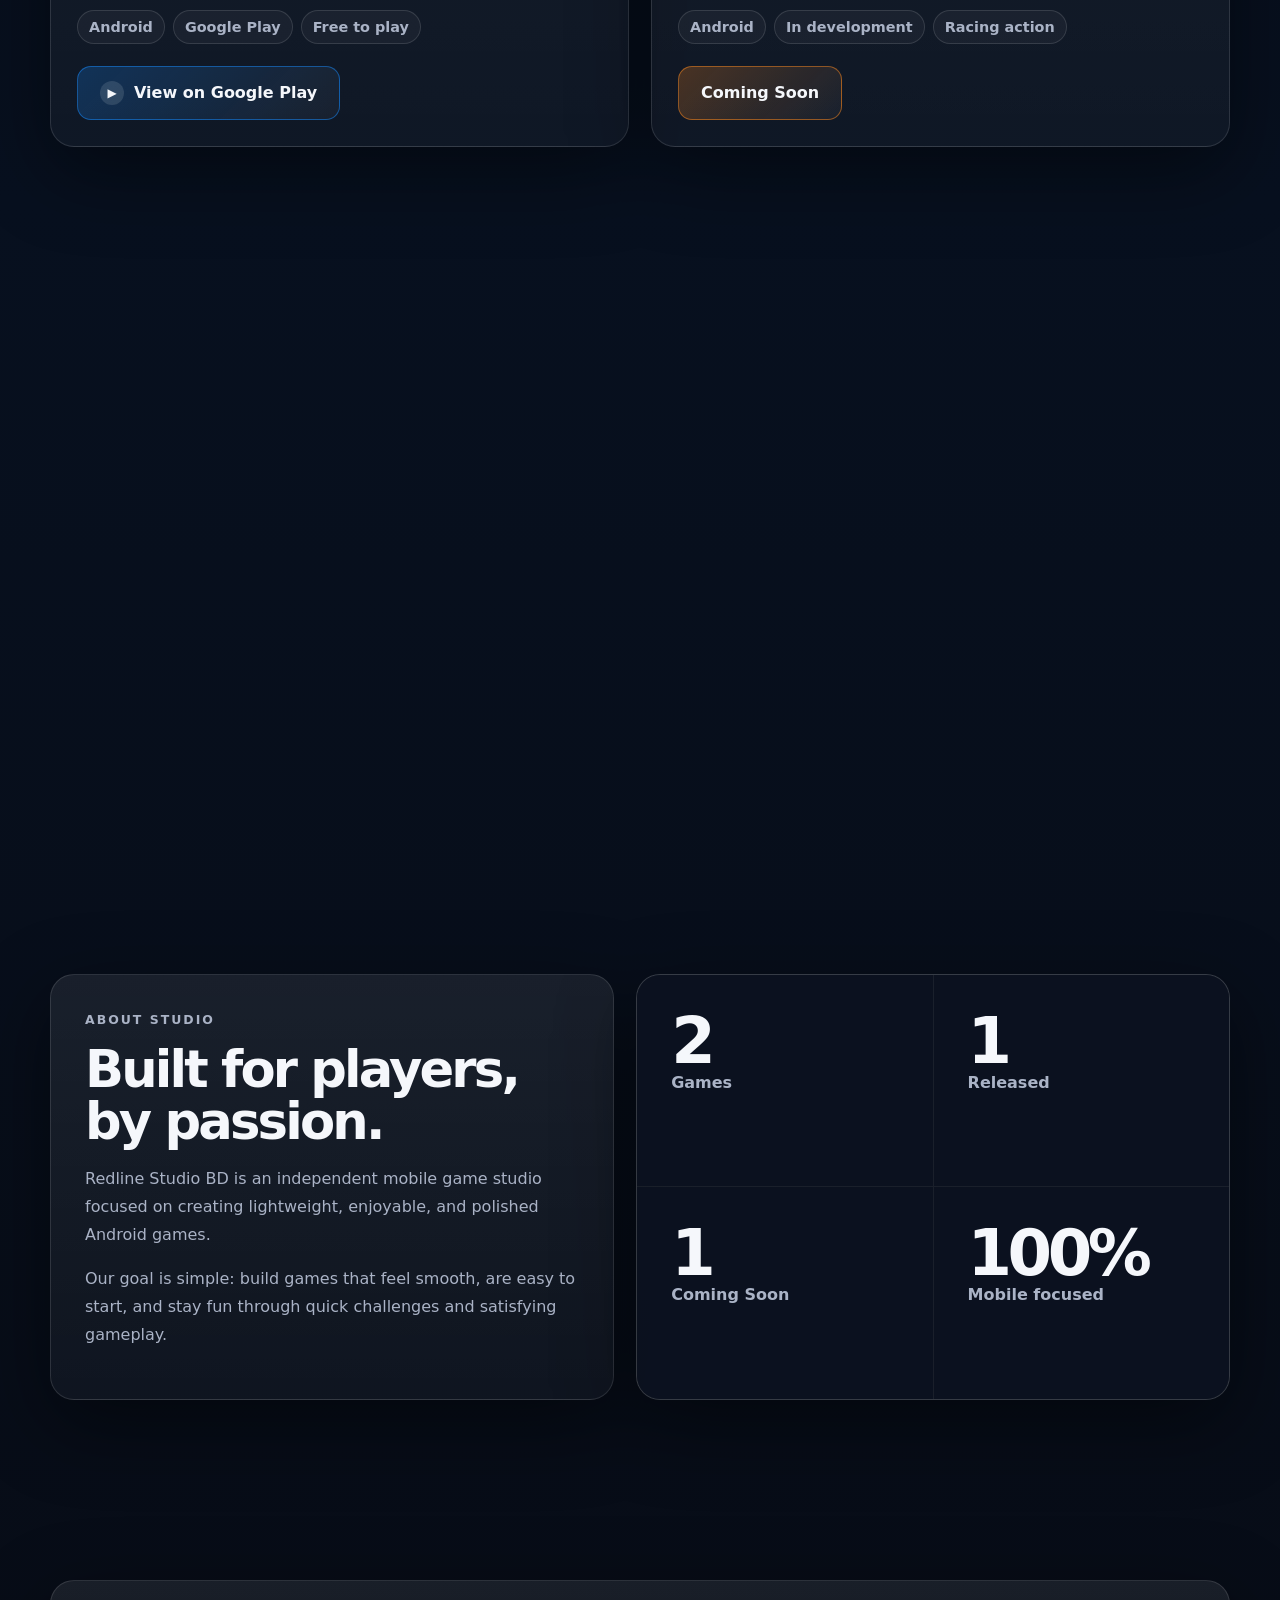
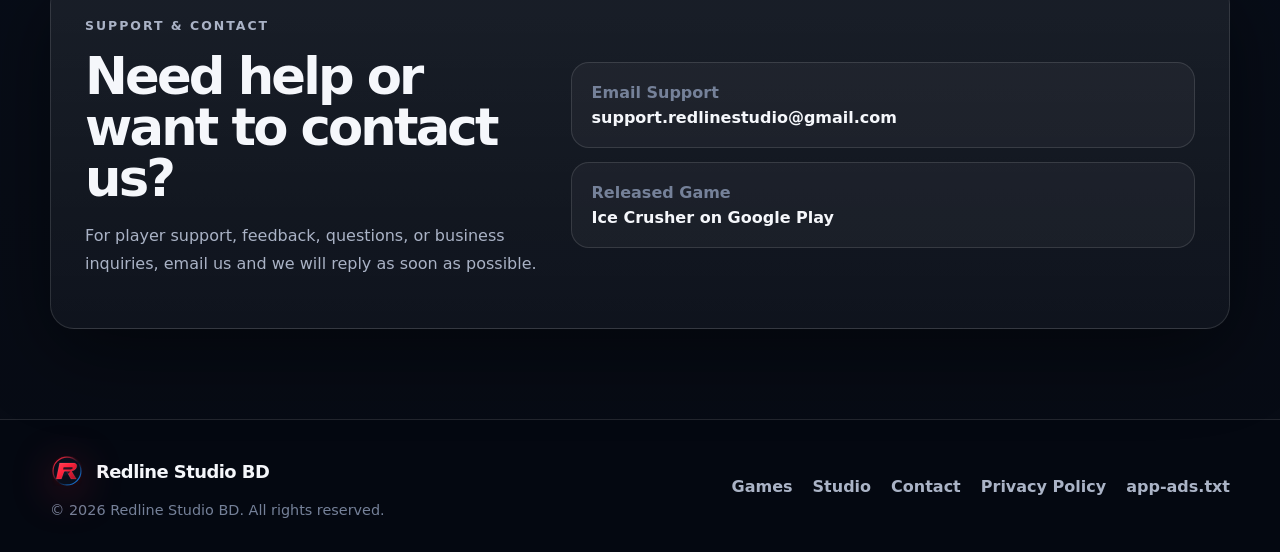
==== commit e16a7139: "final" ====
--- a/index.html
+++ b/index.html
@@ -3,186 +3,218 @@
 <head>
   <meta charset="utf-8" />
   <meta name="viewport" content="width=device-width, initial-scale=1" />
-  <title>RedLine Studio BD | Mobile Game Developer</title>
-  <meta name="description" content="RedLine Studio BD is an independent mobile game studio creating fun, polished, and engaging Android games including ICE Crusher and the upcoming Road Fight." />
-  <meta name="theme-color" content="#0b1020" />
-  <meta property="og:title" content="RedLine Studio BD" />
-  <meta property="og:description" content="Independent mobile game studio building polished Android games." />
+  <title>Redline Studio BD — Mobile Game Studio</title>
+  <meta name="description" content="Redline Studio BD is an independent mobile game studio creating polished Android games including Ice Crusher and the upcoming Road Fight." />
+  <meta name="theme-color" content="#0a0f1f" />
+  <meta property="og:title" content="Redline Studio BD" />
+  <meta property="og:description" content="Independent mobile game studio building fun, polished, and engaging Android games." />
   <meta property="og:type" content="website" />
-  <meta property="og:image" content="assets/road-fight-logo.png" />
-  <link rel="preload" href="assets/road-fight-logo.png" as="image" />
-  <link rel="preload" href="assets/ice-crusher-banner.png" as="image" />
+  <meta property="og:url" content="https://redlinestudiobd.github.io/" />
+  <meta property="og:image" content="https://redlinestudiobd.github.io/assets/images/ice-crusher-gameplay.webp" />
+  <link rel="canonical" href="https://redlinestudiobd.github.io/" />
+  <link rel="icon" href="assets/favicon.svg" type="image/svg+xml" />
+  <link rel="preload" href="styles.css" as="style" />
   <link rel="stylesheet" href="styles.css" />
 </head>
 <body>
-  <div class="site-bg" aria-hidden="true">
-    <span class="orb orb-red"></span>
-    <span class="orb orb-blue"></span>
-    <span class="grid-glow"></span>
-  </div>
-
-  <header class="site-header">
-    <a class="brand" href="#home" aria-label="RedLine Studio BD Home">
-      <span class="brand-mark">R</span>
-      <span>RedLine Studio BD</span>
-    </a>
-
-    <button class="nav-toggle" type="button" aria-label="Open navigation" aria-expanded="false">
-      <span></span><span></span><span></span>
-    </button>
-
-    <nav class="main-nav" aria-label="Main navigation">
-      <a href="#home">Home</a>
-      <a href="#about">About</a>
-      <a href="#games">Games</a>
-      <a href="support.html">Support</a>
-      <a href="privacy.html">Privacy</a>
-      <a class="nav-pill" href="mailto:YOUR_SUPPORT_EMAIL@gmail.com">Contact</a>
-    </nav>
+  <a class="skip-link" href="#main">Skip to content</a>
+
+  <header class="site-header" data-header>
+    <div class="container header-inner">
+      <a class="brand" href="#home" aria-label="Redline Studio BD home">
+        <img src="assets/redline-logo.svg" width="46" height="46" alt="" />
+        <span>Redline Studio BD</span>
+      </a>
+
+      <button class="nav-toggle" data-nav-toggle aria-label="Open menu" aria-expanded="false">
+        <span></span><span></span><span></span>
+      </button>
+
+      <nav class="main-nav" data-nav>
+        <a href="#home">Home</a>
+        <a href="#games">Games</a>
+        <a href="#studio">Studio</a>
+        <a href="#support">Support</a>
+        <a class="nav-pill" href="mailto:support.redlinestudio@gmail.com">Contact / Support</a>
+      </nav>
+    </div>
   </header>
 
-  <main id="home">
-    <section class="hero section-shell">
-      <div class="hero-copy">
-        <p class="eyebrow">Independent Mobile Game Studio</p>
-        <h1><span>RedLine</span> Studio BD</h1>
-        <p class="hero-text">We build simple, fun, polished, and skill-based Android games for players who enjoy quick challenges and satisfying gameplay.</p>
-        <div class="hero-actions">
-          <a class="btn btn-primary" href="#games">Explore Games</a>
-          <a class="btn btn-secondary" href="support.html">Contact / Support</a>
-        </div>
-        <div class="trust-row" aria-label="Studio values">
-          <span>🎮 Fun gameplay</span>
-          <span>⚡ Skill-based</span>
-          <span>🤖 Android focused</span>
-          <span>❤️ Player first</span>
-        </div>
-      </div>
-
-      <div class="hero-art" aria-label="Road Fight upcoming game artwork">
-        <div class="speed-lines"></div>
-        <div class="hero-art-panel">
-          <div class="hero-badge">Upcoming Game</div>
-          <div class="hero-art-copy">
-            <p class="hero-art-kicker">Road Fight</p>
-            <h3>Action racing, combat, and speed in one upcoming title.</h3>
-          </div>
-          <div class="hero-logo-wrap">
-            <img src="assets/road-fight-logo.png" alt="Road Fight upcoming game logo" />
-          </div>
-          <p class="hero-art-note">A more polished presentation for your upcoming game brand.</p>
-        </div>
-      </div>
-    </section>
-
-    <section id="about" class="section-shell about-grid">
-      <div class="section-heading">
-        <p class="eyebrow">About Studio</p>
-        <h2>Built for players, by passion.</h2>
-      </div>
-      <div class="glass-card about-card">
-        <div class="icon-bubble">👥</div>
+  <main id="main">
+    <section id="home" class="hero section">
+      <div class="hero-grid container">
+        <div class="hero-copy reveal">
+          <p class="eyebrow">Independent Mobile Game Studio</p>
+          <h1><span>Redline</span> Studio BD</h1>
+          <p class="hero-text">We build fast, fun, polished mobile games for Android players — from casual arcade experiences to high-speed racing action.</p>
+          <div class="hero-actions">
+            <a class="button primary" href="#games">Explore Games</a>
+            <a class="button secondary" href="mailto:support.redlinestudio@gmail.com">Contact Support</a>
+          </div>
+          <div class="hero-badges" aria-label="Studio highlights">
+            <span>Android focused</span>
+            <span>Player first</span>
+            <span>Skill based</span>
+            <span>More games coming</span>
+          </div>
+        </div>
+
+        <div class="hero-visual reveal" aria-hidden="true">
+          <div class="glow-ring"></div>
+          <div class="logo-orb">
+            <img src="assets/redline-logo.svg" alt="" />
+          </div>
+          <div class="energy-line line-a"></div>
+          <div class="energy-line line-b"></div>
+          <div class="energy-line line-c"></div>
+        </div>
+      </div>
+    </section>
+
+    <section id="games" class="section games-section">
+      <div class="container">
+        <div class="section-heading reveal">
+          <p class="eyebrow">Our Games</p>
+          <h2>Released now. More in development.</h2>
+          <p>Redline Studio BD currently has one released Android game and one upcoming high-speed action title.</p>
+        </div>
+
+        <div class="games-grid">
+          <article class="game-card live-card reveal">
+            <div class="status live">Released</div>
+            <div class="game-art ice-art">
+              <img src="assets/images/ice-crusher-gameplay.webp" alt="Ice Crusher game artwork with ice blocks and crystals" />
+            </div>
+            <div class="game-content">
+              <p class="game-kicker">Casual Arcade</p>
+              <h3>Ice Crusher</h3>
+              <p>A quick, satisfying ice-crushing game made for simple controls, short rounds, and fun mobile play sessions.</p>
+              <div class="meta-row">
+                <span>Android</span>
+                <span>Google Play</span>
+                <span>Free to play</span>
+              </div>
+              <a class="store-button" href="https://play.google.com/store/apps/details?id=com.redlinestudio.icecrusher" target="_blank" rel="noopener noreferrer" aria-label="View Ice Crusher on Google Play">
+                <span class="play-icon">▶</span>
+                View on Google Play
+              </a>
+            </div>
+          </article>
+
+          <article class="game-card coming-card reveal">
+            <div class="status upcoming">Coming Soon</div>
+            <div class="game-art road-art">
+              <img src="assets/images/road-fight-logo.webp" alt="Road Fight game logo with motorcycle rider" />
+            </div>
+            <div class="game-content">
+              <p class="game-kicker">3D Bike Racing</p>
+              <h3>Road Fight</h3>
+              <p>An upcoming high-speed bike combat racer with traffic, rival riders, upgrades, and arcade-style action.</p>
+              <div class="meta-row">
+                <span>Android</span>
+                <span>In development</span>
+                <span>Racing action</span>
+              </div>
+              <a class="store-button disabled" href="#support" aria-label="Road Fight coming soon">
+                Coming Soon
+              </a>
+            </div>
+          </article>
+        </div>
+      </div>
+    </section>
+
+    <section class="section media-section" aria-labelledby="media-title">
+      <div class="container">
+        <div class="section-heading reveal">
+          <p class="eyebrow">Game Media</p>
+          <h2 id="media-title">Official game artwork.</h2>
+          <p>Real artwork and logos are now included in the website assets folder, ready for GitHub Pages.</p>
+        </div>
+
+        <div class="media-grid reveal">
+          <figure class="media-tile media-wide">
+            <img src="assets/images/ice-crusher-keyart.webp" alt="Ice Crusher key art showing a crusher breaking ice crystals" />
+            <figcaption>Ice Crusher key art</figcaption>
+          </figure>
+          <figure class="media-tile media-logo-tile">
+            <img src="assets/images/ice-crusher-logo.webp" alt="Ice Crusher official logo" />
+            <figcaption>Ice Crusher logo</figcaption>
+          </figure>
+        </div>
+      </div>
+    </section>
+
+    <section id="studio" class="section studio-section">
+      <div class="container studio-grid">
+        <div class="studio-copy reveal">
+          <p class="eyebrow">About Studio</p>
+          <h2>Built for players, by passion.</h2>
+          <p>Redline Studio BD is an independent mobile game studio focused on creating lightweight, enjoyable, and polished Android games.</p>
+          <p>Our goal is simple: build games that feel smooth, are easy to start, and stay fun through quick challenges and satisfying gameplay.</p>
+        </div>
+
+        <div class="stats-panel reveal" aria-label="Studio facts">
+          <div>
+            <strong>2</strong>
+            <span>Games</span>
+          </div>
+          <div>
+            <strong>1</strong>
+            <span>Released</span>
+          </div>
+          <div>
+            <strong>1</strong>
+            <span>Coming Soon</span>
+          </div>
+          <div>
+            <strong>100%</strong>
+            <span>Mobile focused</span>
+          </div>
+        </div>
+      </div>
+    </section>
+
+    <section id="support" class="section support-section">
+      <div class="container support-card reveal">
         <div>
-          <h3>Small studio. Focused games.</h3>
-          <p>RedLine Studio BD is an independent mobile game developer focused on creating lightweight, enjoyable, and skill-based games for Android players.</p>
-          <p>Our goal is to deliver polished gameplay, clear progression, exciting challenges, and memorable mobile experiences.</p>
-        </div>
-      </div>
-      <div class="stats-strip" aria-label="Studio highlights">
-        <div><strong>Android</strong><span>Mobile Focused</span></div>
-        <div><strong>Arcade</strong><span>Quick Sessions</span></div>
-        <div><strong>Skill</strong><span>Challenge Driven</span></div>
-      </div>
-    </section>
-
-    <section id="games" class="section-shell games-section">
-      <div class="section-heading center">
-        <p class="eyebrow">Featured Games</p>
-        <h2>Released and upcoming titles</h2>
-        <p>Explore our current release and the next action racing project in development.</p>
-      </div>
-
-      <div class="game-grid">
-        <article class="game-card ice-card">
-          <div class="game-media">
-            <img src="assets/ice-crusher-banner.png" alt="ICE Crusher gameplay banner" />
-            <span class="status-badge released">Released</span>
-          </div>
-          <div class="game-body">
-            <div class="game-title-row">
-              <img class="game-icon" src="assets/ice-crusher-icon.png" alt="ICE Crusher app icon" />
-              <div>
-                <h3>ICE Crusher</h3>
-                <p>Casual arcade puzzle</p>
-              </div>
-            </div>
-            <p>Simple controls, quick rounds, icy visuals, and satisfying ice-crushing gameplay. Play, improve your score, and keep progressing.</p>
-            <div class="game-footer">
-              <a class="btn btn-small btn-ice" href="https://play.google.com/store/apps/details?id=com.redlinestudio.icecrusher" target="_blank" rel="noopener">View on Google Play</a>
-              <span>Rated 3+</span>
-            </div>
-          </div>
-        </article>
-
-        <article class="game-card road-card featured">
-          <div class="game-media road-media">
-            <img src="assets/road-fight-logo.png" alt="Road Fight logo" />
-            <span class="status-badge upcoming">Upcoming</span>
-          </div>
-          <div class="game-body">
-            <div>
-              <h3>Road Fight</h3>
-              <p class="subtitle">High-speed bike combat racer</p>
-            </div>
-            <p>Road Fight is an upcoming mobile 3D endless bike racing game with speed, traffic, action, and aggressive arcade-style motorcycle combat.</p>
-            <div class="game-footer">
-              <span class="btn btn-small btn-coming">Coming Soon</span>
-              <span>Fast. Furious. Unstoppable.</span>
-            </div>
-          </div>
-        </article>
-      </div>
-    </section>
-
-    <section class="section-shell studio-panel">
-      <div class="studio-copy">
-        <p class="eyebrow">Studio Promise</p>
-        <h2>Clean games, clear support, honest updates.</h2>
-        <p>We keep our games easy to start, fun to replay, and respectful to players. For support, feedback, or business inquiries, contact us anytime.</p>
-      </div>
-      <div class="support-actions">
-        <a class="contact-tile" href="mailto:YOUR_SUPPORT_EMAIL@gmail.com">
-          <span>✉️</span>
-          <strong>Email Support</strong>
-          <small>YOUR_SUPPORT_EMAIL@gmail.com</small>
+          <p class="eyebrow">Support & Contact</p>
+          <h2>Need help or want to contact us?</h2>
+          <p>For player support, feedback, questions, or business inquiries, email us and we will reply as soon as possible.</p>
+        </div>
+        <div class="support-actions">
+          <a class="contact-tile" href="mailto:support.redlinestudio@gmail.com">
+            <span>Email Support</span>
+            <strong>support.redlinestudio@gmail.com</strong>
+          </a>
+          <a class="contact-tile" href="https://play.google.com/store/apps/details?id=com.redlinestudio.icecrusher" target="_blank" rel="noopener noreferrer">
+            <span>Released Game</span>
+            <strong>Ice Crusher on Google Play</strong>
+          </a>
+        </div>
+      </div>
+    </section>
+  </main>
+
+  <footer class="site-footer">
+    <div class="container footer-grid">
+      <div>
+        <a class="footer-brand" href="#home">
+          <img src="assets/redline-logo.svg" width="34" height="34" alt="" />
+          <span>Redline Studio BD</span>
         </a>
-        <a class="contact-tile" href="support.html">
-          <span>🛠️</span>
-          <strong>Support Page</strong>
-          <small>Help, questions, feedback</small>
-        </a>
-      </div>
-    </section>
-  </main>
-
-  <footer class="site-footer">
-    <div class="brand footer-brand"><span class="brand-mark">R</span><span>RedLine Studio BD</span></div>
-    <p>© <span id="year"></span> RedLine Studio BD. All rights reserved.</p>
-    <div class="footer-links">
-      <a href="#games">Games</a>
-      <a href="support.html">Support</a>
-      <a href="privacy.html">Privacy Policy</a>
+        <p>© <span data-year></span> Redline Studio BD. All rights reserved.</p>
+      </div>
+      <nav class="footer-links" aria-label="Footer navigation">
+        <a href="#games">Games</a>
+        <a href="#studio">Studio</a>
+        <a href="#support">Contact</a>
+        <a href="privacy.html">Privacy Policy</a>
+        <a href="app-ads.txt">app-ads.txt</a>
+      </nav>
     </div>
   </footer>
 
-  <script>
-    const toggle = document.querySelector('.nav-toggle');
-    const nav = document.querySelector('.main-nav');
-    toggle?.addEventListener('click', () => {
-      const open = nav.classList.toggle('is-open');
-      toggle.setAttribute('aria-expanded', open ? 'true' : 'false');
-    });
-    document.getElementById('year').textContent = new Date().getFullYear();
-  </script>
+  <script src="script.js"></script>
 </body>
 </html>
--- a/styles.css
+++ b/styles.css
@@ -1,18 +1,18 @@
 :root {
   --bg: #070b14;
-  --bg-2: #0c1424;
-  --card: rgba(17, 27, 48, .72);
-  --card-strong: rgba(20, 34, 61, .86);
-  --border: rgba(255, 255, 255, .12);
+  --bg-2: #0b1223;
+  --card: rgba(16, 24, 42, 0.78);
+  --card-strong: rgba(20, 30, 52, 0.92);
+  --line: rgba(255, 255, 255, 0.12);
   --text: #f5f7fb;
-  --muted: #aeb8ca;
-  --muted-2: #7d8799;
-  --red: #ff263b;
-  --red-2: #b70f22;
-  --blue: #19a7ff;
-  --orange: #ff8a1c;
-  --green: #45d981;
-  --shadow: 0 24px 80px rgba(0, 0, 0, .45);
+  --muted: #aab3c6;
+  --muted-2: #758199;
+  --red: #ff263d;
+  --red-2: #b41127;
+  --blue: #178bff;
+  --orange: #ff8a1f;
+  --green: #41d37a;
+  --shadow: 0 24px 80px rgba(0, 0, 0, 0.45);
   --radius: 24px;
   --max: 1180px;
 }
@@ -23,419 +23,614 @@
   margin: 0;
   font-family: Inter, ui-sans-serif, system-ui, -apple-system, BlinkMacSystemFont, "Segoe UI", sans-serif;
   color: var(--text);
-  background: var(--bg);
-  line-height: 1.6;
-  overflow-x: hidden;
-}
-a { color: inherit; text-decoration: none; }
-img { max-width: 100%; display: block; }
-
-.site-bg {
+  background:
+    radial-gradient(circle at top left, rgba(255, 38, 61, 0.24), transparent 34rem),
+    radial-gradient(circle at top right, rgba(23, 139, 255, 0.22), transparent 34rem),
+    linear-gradient(180deg, #070912 0%, #07101f 48%, #070b14 100%);
+  min-height: 100vh;
+}
+
+body::before {
+  content: "";
   position: fixed;
   inset: 0;
   pointer-events: none;
-  z-index: -3;
-  background:
-    radial-gradient(circle at 16% 8%, rgba(255, 38, 59, .36), transparent 30%),
-    radial-gradient(circle at 86% 10%, rgba(25, 167, 255, .24), transparent 32%),
-    linear-gradient(180deg, #090c16 0%, #0a1120 48%, #070b14 100%);
-}
-.site-bg::after {
-  content: "";
-  position: absolute;
-  inset: 0;
   background-image:
-    linear-gradient(rgba(255,255,255,.035) 1px, transparent 1px),
-    linear-gradient(90deg, rgba(255,255,255,.035) 1px, transparent 1px);
-  background-size: 56px 56px;
-  mask-image: linear-gradient(to bottom, transparent, black 18%, black 72%, transparent);
-}
-.orb { position: absolute; width: 420px; height: 420px; border-radius: 999px; filter: blur(70px); opacity: .38; }
-.orb-red { left: -120px; top: 80px; background: var(--red); }
-.orb-blue { right: -120px; top: 210px; background: var(--blue); }
+    linear-gradient(rgba(255, 255, 255, 0.028) 1px, transparent 1px),
+    linear-gradient(90deg, rgba(255, 255, 255, 0.025) 1px, transparent 1px);
+  background-size: 42px 42px;
+  mask-image: linear-gradient(to bottom, black, transparent 78%);
+}
+
+a { color: inherit; text-decoration: none; }
+img { max-width: 100%; display: block; }
+
+.container {
+  width: min(var(--max), calc(100% - 40px));
+  margin-inline: auto;
+}
+
+.skip-link {
+  position: absolute;
+  left: -999px;
+  top: 12px;
+  padding: 10px 14px;
+  background: var(--text);
+  color: var(--bg);
+  border-radius: 999px;
+  z-index: 100;
+}
+.skip-link:focus { left: 12px; }
 
 .site-header {
   position: sticky;
   top: 0;
-  z-index: 20;
-  width: min(var(--max), calc(100% - 36px));
-  margin: 18px auto 0;
-  padding: 14px 16px;
+  z-index: 50;
+  backdrop-filter: blur(18px);
+  background: rgba(6, 10, 19, 0.74);
+  border-bottom: 1px solid var(--line);
+  transition: box-shadow 180ms ease, background 180ms ease;
+}
+.site-header.is-scrolled {
+  background: rgba(6, 10, 19, 0.9);
+  box-shadow: 0 18px 60px rgba(0, 0, 0, 0.34);
+}
+.header-inner {
+  min-height: 74px;
   display: flex;
   align-items: center;
   justify-content: space-between;
-  background: rgba(7, 11, 20, .72);
-  border: 1px solid var(--border);
-  border-radius: 999px;
-  backdrop-filter: blur(22px);
-  box-shadow: 0 18px 50px rgba(0,0,0,.28);
-}
-.brand { display: inline-flex; align-items: center; gap: 12px; font-weight: 850; letter-spacing: -.02em; }
-.brand-mark {
-  width: 38px;
-  height: 38px;
-  display: grid;
-  place-items: center;
-  border-radius: 12px;
-  color: #fff;
-  font-weight: 950;
-  font-style: italic;
-  background: linear-gradient(135deg, var(--red), #66101e);
-  box-shadow: 0 0 30px rgba(255, 38, 59, .45);
-  transform: skew(-10deg);
-}
-.main-nav { display: flex; align-items: center; gap: 6px; }
+  gap: 20px;
+}
+.brand,
+.footer-brand {
+  display: inline-flex;
+  align-items: center;
+  gap: 12px;
+  font-weight: 850;
+  letter-spacing: -0.03em;
+  font-size: 1.12rem;
+}
+.brand img,
+.footer-brand img {
+  filter: drop-shadow(0 8px 20px rgba(255, 38, 61, 0.28));
+}
+.main-nav {
+  display: flex;
+  align-items: center;
+  gap: 4px;
+}
 .main-nav a {
-  padding: 10px 14px;
   color: var(--muted);
   font-weight: 700;
-  font-size: 14px;
+  padding: 12px 15px;
   border-radius: 999px;
-  transition: .2s ease;
-}
-.main-nav a:hover { color: var(--text); background: rgba(255,255,255,.06); }
+  transition: color 160ms ease, background 160ms ease, border-color 160ms ease;
+}
+.main-nav a:hover,
+.main-nav a:focus-visible {
+  color: var(--text);
+  background: rgba(255, 255, 255, 0.07);
+  outline: none;
+}
 .main-nav .nav-pill {
   color: var(--text);
-  border: 1px solid rgba(255,255,255,.18);
-  background: rgba(255,255,255,.06);
-  margin-left: 4px;
-}
-.nav-toggle { display: none; border: 0; background: transparent; padding: 8px; }
-.nav-toggle span { display: block; width: 24px; height: 2px; margin: 5px; background: #fff; border-radius: 99px; }
-
-.section-shell { width: min(var(--max), calc(100% - 36px)); margin-inline: auto; }
-.hero {
-  min-height: 720px;
-  display: grid;
-  grid-template-columns: minmax(0, 1fr) minmax(420px, .95fr);
-  align-items: center;
-  gap: 42px;
-  padding: 86px 0 56px;
+  border: 1px solid rgba(255, 255, 255, 0.18);
+  margin-left: 8px;
+  background: rgba(255, 255, 255, 0.04);
+}
+.nav-toggle {
+  display: none;
+  width: 44px;
+  height: 44px;
+  border: 1px solid var(--line);
+  border-radius: 14px;
+  background: rgba(255, 255, 255, 0.05);
+  cursor: pointer;
+}
+.nav-toggle span {
+  display: block;
+  width: 20px;
+  height: 2px;
+  margin: 5px auto;
+  background: var(--text);
+  border-radius: 2px;
+}
+
+.section { padding: 90px 0; position: relative; }
+.hero { padding: 100px 0 80px; overflow: hidden; }
+.hero::after {
+  content: "";
+  position: absolute;
+  inset: auto 0 0 0;
+  height: 1px;
+  background: linear-gradient(90deg, transparent, rgba(255,255,255,0.2), transparent);
+}
+.hero-grid {
+  display: grid;
+  grid-template-columns: 1fr 0.9fr;
+  align-items: center;
+  gap: 64px;
 }
 .eyebrow {
+  margin: 0 0 14px;
   color: var(--red);
+  font-size: 0.78rem;
   text-transform: uppercase;
-  letter-spacing: .16em;
-  font-size: 12px;
-  font-weight: 900;
-  margin: 0 0 12px;
-}
-.hero h1, .section-heading h2, .studio-copy h2 {
-  margin: 0;
-  line-height: .98;
-  letter-spacing: -.055em;
-}
-.hero h1 { font-size: clamp(54px, 8vw, 104px); max-width: 720px; }
-.hero h1 span {
-  background: linear-gradient(90deg, var(--red), #fff 68%);
+  font-weight: 850;
+  letter-spacing: 0.16em;
+}
+h1,
+h2,
+h3,
+p { margin-top: 0; }
+h1 {
+  font-size: clamp(3.2rem, 9vw, 7.4rem);
+  line-height: 0.88;
+  letter-spacing: -0.08em;
+  margin-bottom: 26px;
+  text-wrap: balance;
+}
+h1 span {
+  background: linear-gradient(135deg, var(--red) 0%, #ff6171 38%, #ffffff 70%);
   -webkit-background-clip: text;
   background-clip: text;
   color: transparent;
 }
-.hero-text { color: var(--muted); font-size: clamp(17px, 2vw, 21px); max-width: 610px; margin: 26px 0 0; }
-.hero-actions { display: flex; flex-wrap: wrap; gap: 16px; margin: 34px 0 22px; }
-.btn {
+h2 {
+  font-size: clamp(2rem, 4vw, 3.6rem);
+  line-height: 1;
+  letter-spacing: -0.055em;
+  margin-bottom: 18px;
+}
+h3 {
+  font-size: clamp(1.6rem, 3vw, 2.4rem);
+  line-height: 1.05;
+  letter-spacing: -0.045em;
+  margin-bottom: 12px;
+}
+.hero-text,
+.section-heading p,
+.studio-copy p,
+.support-card p,
+.game-content p {
+  color: var(--muted);
+  line-height: 1.75;
+}
+.hero-text {
+  font-size: 1.16rem;
+  max-width: 620px;
+  margin-bottom: 32px;
+}
+.hero-actions {
+  display: flex;
+  flex-wrap: wrap;
+  gap: 14px;
+  margin-bottom: 28px;
+}
+.button,
+.store-button {
   display: inline-flex;
   align-items: center;
   justify-content: center;
+  min-height: 54px;
   gap: 10px;
-  min-height: 52px;
   padding: 0 22px;
   border-radius: 14px;
-  font-weight: 900;
-  border: 1px solid transparent;
-  transition: transform .2s ease, box-shadow .2s ease, background .2s ease;
-}
-.btn:hover { transform: translateY(-2px); }
-.btn-primary { background: linear-gradient(135deg, var(--red), var(--red-2)); box-shadow: 0 16px 45px rgba(255,38,59,.28); }
-.btn-secondary { background: rgba(255,255,255,.055); border-color: rgba(255,255,255,.16); color: #fff; }
-.trust-row { display: flex; flex-wrap: wrap; gap: 12px; color: var(--muted); font-size: 14px; }
-.trust-row span { padding: 8px 12px; border: 1px solid rgba(255,255,255,.08); border-radius: 999px; background: rgba(255,255,255,.035); }
-
-.hero-art {
+  font-weight: 850;
+  transition: transform 170ms ease, box-shadow 170ms ease, border-color 170ms ease, background 170ms ease;
+}
+.button:hover,
+.store-button:hover { transform: translateY(-2px); }
+.button.primary {
+  background: linear-gradient(135deg, #ff263d, #b41127);
+  box-shadow: 0 18px 42px rgba(255, 38, 61, 0.28);
+}
+.button.secondary {
+  border: 1px solid rgba(255, 255, 255, 0.18);
+  background: rgba(255, 255, 255, 0.05);
+}
+.hero-badges {
+  display: flex;
+  flex-wrap: wrap;
+  gap: 10px;
+}
+.hero-badges span,
+.meta-row span {
+  color: var(--muted);
+  border: 1px solid var(--line);
+  background: rgba(255, 255, 255, 0.04);
+  padding: 8px 11px;
+  border-radius: 999px;
+  font-size: 0.9rem;
+  font-weight: 650;
+}
+
+.hero-visual {
   position: relative;
-  min-height: 560px;
+  min-height: 520px;
   display: grid;
   place-items: center;
-  border-radius: 36px;
-  overflow: hidden;
+}
+.glow-ring {
+  position: absolute;
+  width: min(88vw, 460px);
+  aspect-ratio: 1;
+  border-radius: 50%;
+  border: 1px solid rgba(255, 255, 255, 0.16);
   background:
-    radial-gradient(circle at 25% 30%, rgba(255, 38, 59, .16), transparent 32%),
-    radial-gradient(circle at 76% 32%, rgba(25, 167, 255, .18), transparent 30%),
-    linear-gradient(135deg, rgba(255,255,255,.07), rgba(255,255,255,.025));
-  border: 1px solid rgba(255,255,255,.13);
-  box-shadow: var(--shadow), inset 0 1px rgba(255,255,255,.12);
-}
-.hero-art::before {
-  content: "";
-  position: absolute;
-  inset: 0;
-  background: linear-gradient(120deg, rgba(255,38,59,.16), transparent 42%, rgba(25,167,255,.14)), url("data:image/svg+xml,%3Csvg xmlns='http://www.w3.org/2000/svg' width='120' height='120' viewBox='0 0 120 120'%3E%3Cpath d='M0 60H120M60 0V120' stroke='white' stroke-opacity='.05'/%3E%3C/svg%3E");
-}
-.speed-lines::before, .speed-lines::after {
-  content: "";
-  position: absolute;
-  width: 72%;
+    radial-gradient(circle at center, rgba(255,255,255,0.06), transparent 48%),
+    conic-gradient(from 220deg, rgba(255,38,61,0.1), rgba(255,38,61,0.95), rgba(23,139,255,0.95), rgba(23,139,255,0.12), rgba(255,38,61,0.1));
+  box-shadow: 0 0 80px rgba(255, 38, 61, 0.22), 0 0 110px rgba(23, 139, 255, 0.18);
+  animation: slow-spin 12s linear infinite;
+}
+.logo-orb {
+  position: relative;
+  width: min(64vw, 300px);
+  aspect-ratio: 1;
+  border-radius: 40px;
+  display: grid;
+  place-items: center;
+  background: linear-gradient(145deg, rgba(255,255,255,0.13), rgba(255,255,255,0.03));
+  border: 1px solid rgba(255,255,255,0.14);
+  box-shadow: var(--shadow), inset 0 1px 0 rgba(255,255,255,0.18);
+  transform: rotate(-6deg);
+}
+.logo-orb img { width: 74%; filter: drop-shadow(0 18px 30px rgba(0,0,0,0.42)); }
+.energy-line {
+  position: absolute;
   height: 2px;
-  left: -16%;
-  background: linear-gradient(90deg, transparent, rgba(25,167,255,.85), transparent);
-  transform: rotate(-12deg);
-  box-shadow: 0 0 30px rgba(25,167,255,.5);
-}
-.speed-lines::before { top: 34%; }
-.speed-lines::after { top: 64%; background: linear-gradient(90deg, transparent, rgba(255,138,28,.88), transparent); box-shadow: 0 0 30px rgba(255,138,28,.48); }
-.hero-art-panel {
-  position: relative;
-  z-index: 1;
-  width: min(88%, 620px);
-  padding: 24px;
-  border-radius: 30px;
-  background: linear-gradient(180deg, rgba(10,16,28,.82), rgba(10,16,28,.62));
-  border: 1px solid rgba(255,255,255,.12);
-  box-shadow: 0 30px 60px rgba(0,0,0,.34), inset 0 1px 0 rgba(255,255,255,.08);
-  backdrop-filter: blur(14px);
-}
-.hero-art-panel::before {
-  content: "";
-  position: absolute;
-  inset: 1px;
-  border-radius: 29px;
-  padding: 1px;
-  background: linear-gradient(135deg, rgba(255,138,28,.55), rgba(25,167,255,.48));
-  -webkit-mask: linear-gradient(#000 0 0) content-box, linear-gradient(#000 0 0);
-  -webkit-mask-composite: xor;
-  mask-composite: exclude;
-  opacity: .6;
-  pointer-events: none;
-}
-.hero-logo-wrap {
-  position: relative;
-  min-height: 340px;
-  display: grid;
-  place-items: center;
-  overflow: hidden;
-  border-radius: 24px;
-  background:
-    radial-gradient(circle at 72% 56%, rgba(255,138,28,.22), transparent 26%),
-    radial-gradient(circle at 36% 42%, rgba(25,167,255,.24), transparent 28%),
-    linear-gradient(135deg, rgba(255,255,255,.05), rgba(255,255,255,.02));
-  border: 1px solid rgba(255,255,255,.08);
-}
-.hero-logo-wrap::before {
-  content: "";
-  position: absolute;
-  width: 420px;
-  height: 420px;
-  border-radius: 50%;
-  background: radial-gradient(circle, rgba(25,167,255,.22), transparent 58%);
-  left: 14%;
-  top: 14%;
-  filter: blur(12px);
-}
-.hero-logo-wrap::after {
-  content: "";
-  position: absolute;
-  width: 360px;
-  height: 360px;
-  border-radius: 50%;
-  background: radial-gradient(circle, rgba(255,138,28,.20), transparent 60%);
-  right: 10%;
-  bottom: 2%;
-  filter: blur(12px);
-}
-.hero-art img {
-  position: relative;
-  z-index: 1;
-  width: min(105%, 720px);
-  filter: drop-shadow(0 34px 42px rgba(0,0,0,.62));
-}
-.hero-badge {
-  position: absolute;
-  right: 22px;
-  top: 22px;
-  padding: 10px 14px;
+  width: 220px;
   border-radius: 999px;
-  background: rgba(255,138,28,.18);
-  border: 1px solid rgba(255,138,28,.5);
-  color: #ffd7b1;
-  font-weight: 900;
-}
-.hero-art-copy {
-  margin-bottom: 18px;
-  max-width: 360px;
-}
-.hero-art-kicker {
-  margin: 0 0 8px;
-  color: #ffd0a1;
-  text-transform: uppercase;
-  letter-spacing: .16em;
-  font-size: 11px;
-  font-weight: 900;
-}
-.hero-art-copy h3 {
-  margin: 0;
-  font-size: clamp(22px, 3vw, 30px);
-  line-height: 1.15;
-  letter-spacing: -.04em;
-}
-.hero-art-note {
-  margin: 16px 4px 0;
-  color: var(--muted);
-  font-size: 14px;
-}
-
-.about-grid { padding: 34px 0 74px; display: grid; grid-template-columns: .95fr 1.05fr; gap: 24px; align-items: end; }
-.section-heading h2 { font-size: clamp(34px, 4.8vw, 62px); }
-.section-heading p:not(.eyebrow) { color: var(--muted); margin: 16px auto 0; max-width: 680px; }
-.center { text-align: center; }
-.glass-card {
-  background: linear-gradient(135deg, rgba(255,255,255,.09), rgba(255,255,255,.035));
-  border: 1px solid var(--border);
+  background: linear-gradient(90deg, transparent, rgba(255,38,61,0.85), transparent);
+  filter: blur(0.3px);
+}
+.line-a { transform: translate(-210px, -170px) rotate(20deg); }
+.line-b { transform: translate(230px, 130px) rotate(-18deg); background: linear-gradient(90deg, transparent, rgba(23,139,255,0.85), transparent); }
+.line-c { transform: translate(-150px, 205px) rotate(-9deg); width: 160px; }
+@keyframes slow-spin { to { transform: rotate(360deg); } }
+
+.section-heading {
+  max-width: 780px;
+  margin-bottom: 32px;
+}
+.games-grid {
+  display: grid;
+  grid-template-columns: repeat(2, minmax(0, 1fr));
+  gap: 22px;
+}
+.game-card,
+.support-card,
+.stats-panel,
+.studio-copy {
+  border: 1px solid var(--line);
+  background: linear-gradient(180deg, rgba(255,255,255,0.075), rgba(255,255,255,0.035));
   border-radius: var(--radius);
   box-shadow: var(--shadow);
-  backdrop-filter: blur(18px);
-}
-.about-card { display: grid; grid-template-columns: 76px 1fr; gap: 20px; padding: 28px; }
-.about-card h3 { margin: 0 0 8px; font-size: 24px; }
-.about-card p { color: var(--muted); margin: 10px 0 0; }
-.icon-bubble { width: 60px; height: 60px; border-radius: 18px; display: grid; place-items: center; background: rgba(255,38,59,.12); border: 1px solid rgba(255,38,59,.26); font-size: 24px; }
-.stats-strip { grid-column: 1 / -1; display: grid; grid-template-columns: repeat(3, 1fr); gap: 16px; }
-.stats-strip div { padding: 24px; border-radius: 20px; background: rgba(255,255,255,.045); border: 1px solid rgba(255,255,255,.09); }
-.stats-strip strong { display: block; font-size: 28px; letter-spacing: -.04em; }
-.stats-strip span { color: var(--muted); }
-
-.games-section { padding: 74px 0; }
-.game-grid { display: grid; grid-template-columns: repeat(2, minmax(0, 1fr)); gap: 24px; margin-top: 36px; }
+}
 .game-card {
   position: relative;
   overflow: hidden;
-  border-radius: 28px;
-  background: var(--card-strong);
-  border: 1px solid var(--border);
-  box-shadow: var(--shadow);
-}
-.game-card::before { content: ""; position: absolute; inset: 0; opacity: .42; pointer-events: none; }
-.ice-card::before { background: radial-gradient(circle at 30% 10%, rgba(25,167,255,.36), transparent 42%); }
-.road-card::before { background: radial-gradient(circle at 74% 16%, rgba(255,138,28,.34), transparent 42%), radial-gradient(circle at 22% 14%, rgba(25,167,255,.26), transparent 34%); }
-.game-media { position: relative; height: 286px; overflow: hidden; background: #101a2d; }
-.game-media > img { width: 100%; height: 100%; object-fit: cover; transition: transform .35s ease; }
-.game-card:hover .game-media > img { transform: scale(1.04); }
-.road-media { display: grid; place-items: center; background: radial-gradient(circle at 20% 30%, rgba(25,167,255,.15), transparent 28%), radial-gradient(circle at 84% 56%, rgba(255,138,28,.2), transparent 32%), linear-gradient(135deg, rgba(0,0,0,.78), rgba(27,12,10,.72) 55%, rgba(10,22,36,.76)); }
-.road-media > img { width: 98%; height: auto; object-fit: contain; filter: drop-shadow(0 28px 32px rgba(0,0,0,.65)); padding: 12px; }
-.status-badge {
-  position: absolute;
-  top: 16px;
-  right: 16px;
+  display: flex;
+  flex-direction: column;
+  min-height: 100%;
+}
+.game-card::before {
+  content: "";
+  position: absolute;
+  inset: 0;
+  pointer-events: none;
+  opacity: 0.28;
+  background: radial-gradient(circle at top right, var(--accent, var(--red)), transparent 24rem);
+}
+.live-card { --accent: var(--blue); }
+.coming-card { --accent: var(--orange); }
+.status {
+  position: absolute;
+  top: 18px;
+  right: 18px;
   z-index: 2;
-  padding: 8px 12px;
+  padding: 9px 12px;
   border-radius: 999px;
-  font-size: 13px;
-  font-weight: 950;
-  border: 1px solid rgba(255,255,255,.18);
-}
-.released { background: rgba(69,217,129,.18); color: #aaffc9; border-color: rgba(69,217,129,.38); }
-.upcoming { background: rgba(255,138,28,.18); color: #ffd0a1; border-color: rgba(255,138,28,.48); }
-.game-body { position: relative; padding: 24px; }
-.game-title-row { display: flex; gap: 14px; align-items: center; }
-.game-icon { width: 56px; height: 56px; border-radius: 16px; object-fit: cover; box-shadow: 0 10px 24px rgba(0,0,0,.35); }
-.game-body h3 { margin: 0; font-size: 30px; letter-spacing: -.04em; }
-.game-body p { color: var(--muted); margin: 12px 0 0; }
-.subtitle { margin-top: 2px !important; color: #ffd0a1 !important; }
-.game-footer { display: flex; align-items: center; justify-content: space-between; gap: 16px; margin-top: 22px; color: var(--muted); font-weight: 750; flex-wrap: wrap; }
-.btn-small { min-height: 44px; padding: 0 16px; border-radius: 12px; font-size: 14px; }
-.btn-ice { color: #e8f8ff; background: rgba(25,167,255,.13); border-color: rgba(25,167,255,.46); }
-.btn-coming { color: #ffe2c4; background: rgba(255,138,28,.13); border-color: rgba(255,138,28,.5); }
-
-.studio-panel {
-  margin-bottom: 72px;
+  font-weight: 850;
+  font-size: 0.82rem;
+  box-shadow: 0 12px 30px rgba(0,0,0,0.25);
+}
+.status.live { color: #072313; background: #8ff0b1; }
+.status.upcoming { color: #381700; background: #ffb15d; }
+.game-art {
+  position: relative;
+  min-height: 270px;
+  background: rgba(0,0,0,0.28);
+  overflow: hidden;
+}
+.game-art img { width: 100%; height: 100%; object-fit: cover; }
+.game-content {
+  position: relative;
+  z-index: 1;
+  padding: 26px;
+  display: flex;
+  flex-direction: column;
+  flex: 1;
+}
+.game-kicker {
+  color: var(--red) !important;
+  font-weight: 850;
+  text-transform: uppercase;
+  letter-spacing: 0.14em;
+  font-size: 0.75rem;
+  margin-bottom: 8px;
+}
+.meta-row {
+  display: flex;
+  flex-wrap: wrap;
+  gap: 8px;
+  margin: 10px 0 22px;
+}
+.store-button {
+  width: fit-content;
+  margin-top: auto;
+  color: var(--text);
+  border: 1px solid rgba(23, 139, 255, 0.5);
+  background: linear-gradient(135deg, rgba(23,139,255,0.23), rgba(255,255,255,0.04));
+}
+.coming-card .store-button {
+  border-color: rgba(255, 138, 31, 0.5);
+  background: linear-gradient(135deg, rgba(255,138,31,0.24), rgba(255,255,255,0.04));
+}
+.store-button.disabled { cursor: default; }
+.store-button.disabled:hover { transform: none; }
+.play-icon {
+  width: 24px;
+  height: 24px;
+  border-radius: 50%;
+  display: grid;
+  place-items: center;
+  background: rgba(255,255,255,0.12);
+  font-size: 0.75rem;
+}
+
+.studio-grid {
+  display: grid;
+  grid-template-columns: 0.95fr 1fr;
+  gap: 22px;
+  align-items: stretch;
+}
+.studio-copy { padding: 34px; }
+.stats-panel {
+  display: grid;
+  grid-template-columns: repeat(2, minmax(0, 1fr));
+  gap: 1px;
+  overflow: hidden;
+  background: rgba(255,255,255,0.08);
+}
+.stats-panel div {
   padding: 34px;
-  display: grid;
-  grid-template-columns: 1fr 1fr;
+  background: rgba(10, 16, 30, 0.86);
+}
+.stats-panel strong {
+  display: block;
+  font-size: clamp(2.1rem, 5vw, 4.2rem);
+  line-height: 1;
+  letter-spacing: -0.07em;
+}
+.stats-panel span { color: var(--muted); font-weight: 700; }
+
+.support-card {
+  display: grid;
+  grid-template-columns: 0.85fr 1.15fr;
   gap: 24px;
   align-items: center;
-  border-radius: 30px;
-  background: linear-gradient(135deg, rgba(255,38,59,.12), rgba(25,167,255,.1));
-  border: 1px solid var(--border);
-  box-shadow: var(--shadow);
-}
-.studio-copy p:last-child { color: var(--muted); max-width: 620px; }
-.support-actions { display: grid; grid-template-columns: repeat(2, 1fr); gap: 16px; }
+  padding: 34px;
+}
+.support-actions {
+  display: grid;
+  gap: 14px;
+}
 .contact-tile {
-  padding: 22px;
-  border-radius: 20px;
-  background: rgba(7,11,20,.48);
-  border: 1px solid rgba(255,255,255,.12);
-  transition: .2s ease;
-}
-.contact-tile:hover { transform: translateY(-2px); border-color: rgba(255,255,255,.22); }
-.contact-tile span { font-size: 28px; display: block; margin-bottom: 12px; }
-.contact-tile strong { display: block; }
-.contact-tile small { color: var(--muted); word-break: break-word; }
+  display: block;
+  padding: 20px;
+  border: 1px solid var(--line);
+  background: rgba(255,255,255,0.04);
+  border-radius: 18px;
+  transition: transform 170ms ease, border-color 170ms ease, background 170ms ease;
+}
+.contact-tile:hover {
+  transform: translateY(-2px);
+  border-color: rgba(255, 38, 61, 0.44);
+  background: rgba(255,255,255,0.07);
+}
+.contact-tile span {
+  display: block;
+  color: var(--muted-2);
+  font-weight: 800;
+  margin-bottom: 6px;
+}
+.contact-tile strong { word-break: break-word; }
 
 .site-footer {
-  width: min(var(--max), calc(100% - 36px));
-  margin: 0 auto 22px;
-  padding: 22px;
+  padding: 34px 0;
+  border-top: 1px solid var(--line);
+  background: rgba(4, 8, 16, 0.72);
+}
+.footer-grid {
   display: flex;
   align-items: center;
   justify-content: space-between;
-  gap: 18px;
+  gap: 24px;
+}
+.footer-grid p {
+  margin: 10px 0 0;
+  color: var(--muted-2);
+  font-size: 0.9rem;
+}
+.footer-links {
+  display: flex;
+  align-items: center;
+  flex-wrap: wrap;
+  justify-content: flex-end;
+  gap: 14px 20px;
   color: var(--muted);
-  border-top: 1px solid rgba(255,255,255,.1);
-}
-.footer-brand { color: var(--text); }
-.footer-links { display: flex; gap: 16px; flex-wrap: wrap; }
-.footer-links a:hover { color: #fff; }
-
-.page-hero { padding: 84px 0 32px; }
-.page-hero h1 { font-size: clamp(44px, 7vw, 82px); line-height: 1; letter-spacing: -.055em; margin: 0; }
-.page-hero p { color: var(--muted); font-size: 18px; max-width: 760px; }
-.content-card { padding: 34px; margin: 22px auto 74px; }
-.content-card h2 { margin-top: 0; font-size: 28px; }
-.content-card h3 { margin-top: 28px; }
-.content-card p, .content-card li { color: var(--muted); }
-.content-card a { color: #8fd7ff; }
-
-@media (max-width: 980px) {
-  .site-header { border-radius: 24px; align-items: flex-start; }
+  font-weight: 700;
+}
+.footer-links a:hover { color: var(--text); }
+
+.reveal {
+  opacity: 0;
+  transform: translateY(18px);
+  transition: opacity 700ms ease, transform 700ms ease;
+}
+.reveal.is-visible {
+  opacity: 1;
+  transform: translateY(0);
+}
+
+@media (max-width: 900px) {
   .nav-toggle { display: block; }
   .main-nav {
     position: absolute;
-    top: calc(100% + 10px);
-    left: 0;
-    right: 0;
+    top: calc(100% + 1px);
+    left: 20px;
+    right: 20px;
     display: none;
     flex-direction: column;
     align-items: stretch;
-    padding: 14px;
-    border-radius: 24px;
-    background: rgba(7,11,20,.94);
-    border: 1px solid var(--border);
+    padding: 12px;
+    border: 1px solid var(--line);
+    border-radius: 20px;
+    background: rgba(8, 13, 25, 0.96);
+    box-shadow: var(--shadow);
   }
   .main-nav.is-open { display: flex; }
-  .hero { grid-template-columns: 1fr; min-height: auto; padding-top: 62px; }
-  .hero-art { min-height: 420px; }
-  .hero-art-panel { width: min(92%, 620px); }
-  .hero-logo-wrap { min-height: 280px; }
-  .about-grid, .game-grid, .studio-panel { grid-template-columns: 1fr; }
-}
-
-@media (max-width: 640px) {
-  .site-header, .section-shell, .site-footer { width: min(100% - 24px, var(--max)); }
-  .hero { padding-top: 48px; }
-  .hero-actions, .support-actions, .stats-strip { grid-template-columns: 1fr; flex-direction: column; }
-  .btn { width: 100%; }
-  .trust-row span { width: 100%; }
-  .hero-art { min-height: 340px; border-radius: 24px; }
-  .hero-art-panel { padding: 18px; border-radius: 24px; }
-  .hero-logo-wrap { min-height: 220px; border-radius: 18px; }
-  .hero-badge { right: 16px; top: 16px; }
-  .about-card { grid-template-columns: 1fr; }
-  .game-media { height: 220px; }
-  .site-footer { align-items: flex-start; flex-direction: column; }
-}
-
-.main-nav.is-open-static { display: flex; position: static; padding: 0; border: 0; background: transparent; flex-direction: row; align-items: center; }
-@media (max-width: 760px) {
-  .main-nav.is-open-static { display: none; }
-}
+  .main-nav a { border-radius: 14px; }
+  .main-nav .nav-pill { margin-left: 0; text-align: center; }
+  .hero-grid,
+  .games-grid,
+  .studio-grid,
+  .support-card {
+    grid-template-columns: 1fr;
+  }
+  .hero { padding-top: 70px; }
+  .hero-visual { min-height: 380px; order: -1; }
+  .glow-ring { width: min(82vw, 360px); }
+  .logo-orb { width: min(56vw, 240px); border-radius: 32px; }
+  .footer-grid { align-items: flex-start; flex-direction: column; }
+  .footer-links { justify-content: flex-start; }
+}
+
+@media (max-width: 560px) {
+  .container { width: min(100% - 28px, var(--max)); }
+  .header-inner { min-height: 66px; }
+  .brand span { font-size: 1rem; }
+  .section { padding: 64px 0; }
+  .hero { padding-top: 54px; }
+  .hero-actions .button,
+  .store-button { width: 100%; }
+  .game-art { min-height: 210px; }
+  .game-content,
+  .studio-copy,
+  .support-card { padding: 22px; }
+  .stats-panel { grid-template-columns: 1fr; }
+  .stats-panel div { padding: 26px; }
+}
+
+@media (prefers-reduced-motion: reduce) {
+  html { scroll-behavior: auto; }
+  *, *::before, *::after { animation: none !important; transition: none !important; }
+  .reveal { opacity: 1; transform: none; }
+}
+
+
+/* Real game artwork styles for game cards and media section */
+.game-art {
+  height: 310px;
+  min-height: 0;
+}
+.ice-art img {
+  object-fit: cover;
+}
+.road-art {
+  display: grid;
+  place-items: center;
+  padding: 20px;
+  background:
+    radial-gradient(circle at 28% 35%, rgba(23,139,255,0.28), transparent 42%),
+    radial-gradient(circle at 76% 72%, rgba(255,138,31,0.22), transparent 45%),
+    linear-gradient(145deg, rgba(4,8,16,0.58), rgba(13,21,38,0.95));
+}
+.road-art img {
+  width: 96%;
+  height: auto;
+  max-height: 100%;
+  object-fit: contain;
+  filter: drop-shadow(0 24px 38px rgba(0,0,0,0.55));
+}
+.media-section {
+  padding-top: 10px;
+}
+.media-grid {
+  display: grid;
+  grid-template-columns: minmax(0, 1.55fr) minmax(260px, 0.75fr);
+  gap: 22px;
+}
+.media-tile {
+  position: relative;
+  overflow: hidden;
+  margin: 0;
+  min-height: 300px;
+  border: 1px solid var(--line);
+  border-radius: var(--radius);
+  background: linear-gradient(180deg, rgba(255,255,255,0.075), rgba(255,255,255,0.035));
+  box-shadow: var(--shadow);
+}
+.media-tile::before {
+  content: "";
+  position: absolute;
+  inset: 0;
+  background: radial-gradient(circle at top right, rgba(23,139,255,0.26), transparent 26rem);
+  pointer-events: none;
+  z-index: 1;
+}
+.media-tile img {
+  width: 100%;
+  height: 100%;
+  object-fit: cover;
+}
+.media-logo-tile {
+  display: grid;
+  place-items: center;
+  padding: 30px;
+  background:
+    radial-gradient(circle at center, rgba(40, 179, 255, 0.22), transparent 58%),
+    linear-gradient(180deg, rgba(255,255,255,0.075), rgba(255,255,255,0.035));
+}
+.media-logo-tile img {
+  width: min(88%, 360px);
+  height: auto;
+  object-fit: contain;
+  filter: drop-shadow(0 20px 28px rgba(0,0,0,0.36));
+}
+.media-tile figcaption {
+  position: absolute;
+  left: 18px;
+  bottom: 18px;
+  z-index: 2;
+  padding: 8px 11px;
+  border: 1px solid rgba(255,255,255,0.16);
+  border-radius: 999px;
+  color: var(--text);
+  font-size: 0.82rem;
+  font-weight: 850;
+  background: rgba(5, 10, 20, 0.72);
+  backdrop-filter: blur(10px);
+}
+
+@media (max-width: 900px) {
+  .media-grid { grid-template-columns: 1fr; }
+}
+
+@media (max-width: 560px) {
+  .game-art { height: 230px; }
+  .media-tile { min-height: 220px; }
+  .media-logo-tile { min-height: 260px; }
+}
--- a/styles.css
+++ b/styles.css
@@ -1,18 +1,18 @@
 :root {
   --bg: #070b14;
-  --bg-2: #0c1424;
-  --card: rgba(17, 27, 48, .72);
-  --card-strong: rgba(20, 34, 61, .86);
-  --border: rgba(255, 255, 255, .12);
+  --bg-2: #0b1223;
+  --card: rgba(16, 24, 42, 0.78);
+  --card-strong: rgba(20, 30, 52, 0.92);
+  --line: rgba(255, 255, 255, 0.12);
   --text: #f5f7fb;
-  --muted: #aeb8ca;
-  --muted-2: #7d8799;
-  --red: #ff263b;
-  --red-2: #b70f22;
-  --blue: #19a7ff;
-  --orange: #ff8a1c;
-  --green: #45d981;
-  --shadow: 0 24px 80px rgba(0, 0, 0, .45);
+  --muted: #aab3c6;
+  --muted-2: #758199;
+  --red: #ff263d;
+  --red-2: #b41127;
+  --blue: #178bff;
+  --orange: #ff8a1f;
+  --green: #41d37a;
+  --shadow: 0 24px 80px rgba(0, 0, 0, 0.45);
   --radius: 24px;
   --max: 1180px;
 }
@@ -23,419 +23,614 @@
   margin: 0;
   font-family: Inter, ui-sans-serif, system-ui, -apple-system, BlinkMacSystemFont, "Segoe UI", sans-serif;
   color: var(--text);
-  background: var(--bg);
-  line-height: 1.6;
-  overflow-x: hidden;
-}
-a { color: inherit; text-decoration: none; }
-img { max-width: 100%; display: block; }
-
-.site-bg {
+  background:
+    radial-gradient(circle at top left, rgba(255, 38, 61, 0.24), transparent 34rem),
+    radial-gradient(circle at top right, rgba(23, 139, 255, 0.22), transparent 34rem),
+    linear-gradient(180deg, #070912 0%, #07101f 48%, #070b14 100%);
+  min-height: 100vh;
+}
+
+body::before {
+  content: "";
   position: fixed;
   inset: 0;
   pointer-events: none;
-  z-index: -3;
-  background:
-    radial-gradient(circle at 16% 8%, rgba(255, 38, 59, .36), transparent 30%),
-    radial-gradient(circle at 86% 10%, rgba(25, 167, 255, .24), transparent 32%),
-    linear-gradient(180deg, #090c16 0%, #0a1120 48%, #070b14 100%);
-}
-.site-bg::after {
-  content: "";
-  position: absolute;
-  inset: 0;
   background-image:
-    linear-gradient(rgba(255,255,255,.035) 1px, transparent 1px),
-    linear-gradient(90deg, rgba(255,255,255,.035) 1px, transparent 1px);
-  background-size: 56px 56px;
-  mask-image: linear-gradient(to bottom, transparent, black 18%, black 72%, transparent);
-}
-.orb { position: absolute; width: 420px; height: 420px; border-radius: 999px; filter: blur(70px); opacity: .38; }
-.orb-red { left: -120px; top: 80px; background: var(--red); }
-.orb-blue { right: -120px; top: 210px; background: var(--blue); }
+    linear-gradient(rgba(255, 255, 255, 0.028) 1px, transparent 1px),
+    linear-gradient(90deg, rgba(255, 255, 255, 0.025) 1px, transparent 1px);
+  background-size: 42px 42px;
+  mask-image: linear-gradient(to bottom, black, transparent 78%);
+}
+
+a { color: inherit; text-decoration: none; }
+img { max-width: 100%; display: block; }
+
+.container {
+  width: min(var(--max), calc(100% - 40px));
+  margin-inline: auto;
+}
+
+.skip-link {
+  position: absolute;
+  left: -999px;
+  top: 12px;
+  padding: 10px 14px;
+  background: var(--text);
+  color: var(--bg);
+  border-radius: 999px;
+  z-index: 100;
+}
+.skip-link:focus { left: 12px; }
 
 .site-header {
   position: sticky;
   top: 0;
-  z-index: 20;
-  width: min(var(--max), calc(100% - 36px));
-  margin: 18px auto 0;
-  padding: 14px 16px;
+  z-index: 50;
+  backdrop-filter: blur(18px);
+  background: rgba(6, 10, 19, 0.74);
+  border-bottom: 1px solid var(--line);
+  transition: box-shadow 180ms ease, background 180ms ease;
+}
+.site-header.is-scrolled {
+  background: rgba(6, 10, 19, 0.9);
+  box-shadow: 0 18px 60px rgba(0, 0, 0, 0.34);
+}
+.header-inner {
+  min-height: 74px;
   display: flex;
   align-items: center;
   justify-content: space-between;
-  background: rgba(7, 11, 20, .72);
-  border: 1px solid var(--border);
-  border-radius: 999px;
-  backdrop-filter: blur(22px);
-  box-shadow: 0 18px 50px rgba(0,0,0,.28);
-}
-.brand { display: inline-flex; align-items: center; gap: 12px; font-weight: 850; letter-spacing: -.02em; }
-.brand-mark {
-  width: 38px;
-  height: 38px;
-  display: grid;
-  place-items: center;
-  border-radius: 12px;
-  color: #fff;
-  font-weight: 950;
-  font-style: italic;
-  background: linear-gradient(135deg, var(--red), #66101e);
-  box-shadow: 0 0 30px rgba(255, 38, 59, .45);
-  transform: skew(-10deg);
-}
-.main-nav { display: flex; align-items: center; gap: 6px; }
+  gap: 20px;
+}
+.brand,
+.footer-brand {
+  display: inline-flex;
+  align-items: center;
+  gap: 12px;
+  font-weight: 850;
+  letter-spacing: -0.03em;
+  font-size: 1.12rem;
+}
+.brand img,
+.footer-brand img {
+  filter: drop-shadow(0 8px 20px rgba(255, 38, 61, 0.28));
+}
+.main-nav {
+  display: flex;
+  align-items: center;
+  gap: 4px;
+}
 .main-nav a {
-  padding: 10px 14px;
   color: var(--muted);
   font-weight: 700;
-  font-size: 14px;
+  padding: 12px 15px;
   border-radius: 999px;
-  transition: .2s ease;
-}
-.main-nav a:hover { color: var(--text); background: rgba(255,255,255,.06); }
+  transition: color 160ms ease, background 160ms ease, border-color 160ms ease;
+}
+.main-nav a:hover,
+.main-nav a:focus-visible {
+  color: var(--text);
+  background: rgba(255, 255, 255, 0.07);
+  outline: none;
+}
 .main-nav .nav-pill {
   color: var(--text);
-  border: 1px solid rgba(255,255,255,.18);
-  background: rgba(255,255,255,.06);
-  margin-left: 4px;
-}
-.nav-toggle { display: none; border: 0; background: transparent; padding: 8px; }
-.nav-toggle span { display: block; width: 24px; height: 2px; margin: 5px; background: #fff; border-radius: 99px; }
-
-.section-shell { width: min(var(--max), calc(100% - 36px)); margin-inline: auto; }
-.hero {
-  min-height: 720px;
-  display: grid;
-  grid-template-columns: minmax(0, 1fr) minmax(420px, .95fr);
-  align-items: center;
-  gap: 42px;
-  padding: 86px 0 56px;
+  border: 1px solid rgba(255, 255, 255, 0.18);
+  margin-left: 8px;
+  background: rgba(255, 255, 255, 0.04);
+}
+.nav-toggle {
+  display: none;
+  width: 44px;
+  height: 44px;
+  border: 1px solid var(--line);
+  border-radius: 14px;
+  background: rgba(255, 255, 255, 0.05);
+  cursor: pointer;
+}
+.nav-toggle span {
+  display: block;
+  width: 20px;
+  height: 2px;
+  margin: 5px auto;
+  background: var(--text);
+  border-radius: 2px;
+}
+
+.section { padding: 90px 0; position: relative; }
+.hero { padding: 100px 0 80px; overflow: hidden; }
+.hero::after {
+  content: "";
+  position: absolute;
+  inset: auto 0 0 0;
+  height: 1px;
+  background: linear-gradient(90deg, transparent, rgba(255,255,255,0.2), transparent);
+}
+.hero-grid {
+  display: grid;
+  grid-template-columns: 1fr 0.9fr;
+  align-items: center;
+  gap: 64px;
 }
 .eyebrow {
+  margin: 0 0 14px;
   color: var(--red);
+  font-size: 0.78rem;
   text-transform: uppercase;
-  letter-spacing: .16em;
-  font-size: 12px;
-  font-weight: 900;
-  margin: 0 0 12px;
-}
-.hero h1, .section-heading h2, .studio-copy h2 {
-  margin: 0;
-  line-height: .98;
-  letter-spacing: -.055em;
-}
-.hero h1 { font-size: clamp(54px, 8vw, 104px); max-width: 720px; }
-.hero h1 span {
-  background: linear-gradient(90deg, var(--red), #fff 68%);
+  font-weight: 850;
+  letter-spacing: 0.16em;
+}
+h1,
+h2,
+h3,
+p { margin-top: 0; }
+h1 {
+  font-size: clamp(3.2rem, 9vw, 7.4rem);
+  line-height: 0.88;
+  letter-spacing: -0.08em;
+  margin-bottom: 26px;
+  text-wrap: balance;
+}
+h1 span {
+  background: linear-gradient(135deg, var(--red) 0%, #ff6171 38%, #ffffff 70%);
   -webkit-background-clip: text;
   background-clip: text;
   color: transparent;
 }
-.hero-text { color: var(--muted); font-size: clamp(17px, 2vw, 21px); max-width: 610px; margin: 26px 0 0; }
-.hero-actions { display: flex; flex-wrap: wrap; gap: 16px; margin: 34px 0 22px; }
-.btn {
+h2 {
+  font-size: clamp(2rem, 4vw, 3.6rem);
+  line-height: 1;
+  letter-spacing: -0.055em;
+  margin-bottom: 18px;
+}
+h3 {
+  font-size: clamp(1.6rem, 3vw, 2.4rem);
+  line-height: 1.05;
+  letter-spacing: -0.045em;
+  margin-bottom: 12px;
+}
+.hero-text,
+.section-heading p,
+.studio-copy p,
+.support-card p,
+.game-content p {
+  color: var(--muted);
+  line-height: 1.75;
+}
+.hero-text {
+  font-size: 1.16rem;
+  max-width: 620px;
+  margin-bottom: 32px;
+}
+.hero-actions {
+  display: flex;
+  flex-wrap: wrap;
+  gap: 14px;
+  margin-bottom: 28px;
+}
+.button,
+.store-button {
   display: inline-flex;
   align-items: center;
   justify-content: center;
+  min-height: 54px;
   gap: 10px;
-  min-height: 52px;
   padding: 0 22px;
   border-radius: 14px;
-  font-weight: 900;
-  border: 1px solid transparent;
-  transition: transform .2s ease, box-shadow .2s ease, background .2s ease;
-}
-.btn:hover { transform: translateY(-2px); }
-.btn-primary { background: linear-gradient(135deg, var(--red), var(--red-2)); box-shadow: 0 16px 45px rgba(255,38,59,.28); }
-.btn-secondary { background: rgba(255,255,255,.055); border-color: rgba(255,255,255,.16); color: #fff; }
-.trust-row { display: flex; flex-wrap: wrap; gap: 12px; color: var(--muted); font-size: 14px; }
-.trust-row span { padding: 8px 12px; border: 1px solid rgba(255,255,255,.08); border-radius: 999px; background: rgba(255,255,255,.035); }
-
-.hero-art {
+  font-weight: 850;
+  transition: transform 170ms ease, box-shadow 170ms ease, border-color 170ms ease, background 170ms ease;
+}
+.button:hover,
+.store-button:hover { transform: translateY(-2px); }
+.button.primary {
+  background: linear-gradient(135deg, #ff263d, #b41127);
+  box-shadow: 0 18px 42px rgba(255, 38, 61, 0.28);
+}
+.button.secondary {
+  border: 1px solid rgba(255, 255, 255, 0.18);
+  background: rgba(255, 255, 255, 0.05);
+}
+.hero-badges {
+  display: flex;
+  flex-wrap: wrap;
+  gap: 10px;
+}
+.hero-badges span,
+.meta-row span {
+  color: var(--muted);
+  border: 1px solid var(--line);
+  background: rgba(255, 255, 255, 0.04);
+  padding: 8px 11px;
+  border-radius: 999px;
+  font-size: 0.9rem;
+  font-weight: 650;
+}
+
+.hero-visual {
   position: relative;
-  min-height: 560px;
+  min-height: 520px;
   display: grid;
   place-items: center;
-  border-radius: 36px;
-  overflow: hidden;
+}
+.glow-ring {
+  position: absolute;
+  width: min(88vw, 460px);
+  aspect-ratio: 1;
+  border-radius: 50%;
+  border: 1px solid rgba(255, 255, 255, 0.16);
   background:
-    radial-gradient(circle at 25% 30%, rgba(255, 38, 59, .16), transparent 32%),
-    radial-gradient(circle at 76% 32%, rgba(25, 167, 255, .18), transparent 30%),
-    linear-gradient(135deg, rgba(255,255,255,.07), rgba(255,255,255,.025));
-  border: 1px solid rgba(255,255,255,.13);
-  box-shadow: var(--shadow), inset 0 1px rgba(255,255,255,.12);
-}
-.hero-art::before {
-  content: "";
-  position: absolute;
-  inset: 0;
-  background: linear-gradient(120deg, rgba(255,38,59,.16), transparent 42%, rgba(25,167,255,.14)), url("data:image/svg+xml,%3Csvg xmlns='http://www.w3.org/2000/svg' width='120' height='120' viewBox='0 0 120 120'%3E%3Cpath d='M0 60H120M60 0V120' stroke='white' stroke-opacity='.05'/%3E%3C/svg%3E");
-}
-.speed-lines::before, .speed-lines::after {
-  content: "";
-  position: absolute;
-  width: 72%;
+    radial-gradient(circle at center, rgba(255,255,255,0.06), transparent 48%),
+    conic-gradient(from 220deg, rgba(255,38,61,0.1), rgba(255,38,61,0.95), rgba(23,139,255,0.95), rgba(23,139,255,0.12), rgba(255,38,61,0.1));
+  box-shadow: 0 0 80px rgba(255, 38, 61, 0.22), 0 0 110px rgba(23, 139, 255, 0.18);
+  animation: slow-spin 12s linear infinite;
+}
+.logo-orb {
+  position: relative;
+  width: min(64vw, 300px);
+  aspect-ratio: 1;
+  border-radius: 40px;
+  display: grid;
+  place-items: center;
+  background: linear-gradient(145deg, rgba(255,255,255,0.13), rgba(255,255,255,0.03));
+  border: 1px solid rgba(255,255,255,0.14);
+  box-shadow: var(--shadow), inset 0 1px 0 rgba(255,255,255,0.18);
+  transform: rotate(-6deg);
+}
+.logo-orb img { width: 74%; filter: drop-shadow(0 18px 30px rgba(0,0,0,0.42)); }
+.energy-line {
+  position: absolute;
   height: 2px;
-  left: -16%;
-  background: linear-gradient(90deg, transparent, rgba(25,167,255,.85), transparent);
-  transform: rotate(-12deg);
-  box-shadow: 0 0 30px rgba(25,167,255,.5);
-}
-.speed-lines::before { top: 34%; }
-.speed-lines::after { top: 64%; background: linear-gradient(90deg, transparent, rgba(255,138,28,.88), transparent); box-shadow: 0 0 30px rgba(255,138,28,.48); }
-.hero-art-panel {
-  position: relative;
-  z-index: 1;
-  width: min(88%, 620px);
-  padding: 24px;
-  border-radius: 30px;
-  background: linear-gradient(180deg, rgba(10,16,28,.82), rgba(10,16,28,.62));
-  border: 1px solid rgba(255,255,255,.12);
-  box-shadow: 0 30px 60px rgba(0,0,0,.34), inset 0 1px 0 rgba(255,255,255,.08);
-  backdrop-filter: blur(14px);
-}
-.hero-art-panel::before {
-  content: "";
-  position: absolute;
-  inset: 1px;
-  border-radius: 29px;
-  padding: 1px;
-  background: linear-gradient(135deg, rgba(255,138,28,.55), rgba(25,167,255,.48));
-  -webkit-mask: linear-gradient(#000 0 0) content-box, linear-gradient(#000 0 0);
-  -webkit-mask-composite: xor;
-  mask-composite: exclude;
-  opacity: .6;
-  pointer-events: none;
-}
-.hero-logo-wrap {
-  position: relative;
-  min-height: 340px;
-  display: grid;
-  place-items: center;
-  overflow: hidden;
-  border-radius: 24px;
-  background:
-    radial-gradient(circle at 72% 56%, rgba(255,138,28,.22), transparent 26%),
-    radial-gradient(circle at 36% 42%, rgba(25,167,255,.24), transparent 28%),
-    linear-gradient(135deg, rgba(255,255,255,.05), rgba(255,255,255,.02));
-  border: 1px solid rgba(255,255,255,.08);
-}
-.hero-logo-wrap::before {
-  content: "";
-  position: absolute;
-  width: 420px;
-  height: 420px;
-  border-radius: 50%;
-  background: radial-gradient(circle, rgba(25,167,255,.22), transparent 58%);
-  left: 14%;
-  top: 14%;
-  filter: blur(12px);
-}
-.hero-logo-wrap::after {
-  content: "";
-  position: absolute;
-  width: 360px;
-  height: 360px;
-  border-radius: 50%;
-  background: radial-gradient(circle, rgba(255,138,28,.20), transparent 60%);
-  right: 10%;
-  bottom: 2%;
-  filter: blur(12px);
-}
-.hero-art img {
-  position: relative;
-  z-index: 1;
-  width: min(105%, 720px);
-  filter: drop-shadow(0 34px 42px rgba(0,0,0,.62));
-}
-.hero-badge {
-  position: absolute;
-  right: 22px;
-  top: 22px;
-  padding: 10px 14px;
+  width: 220px;
   border-radius: 999px;
-  background: rgba(255,138,28,.18);
-  border: 1px solid rgba(255,138,28,.5);
-  color: #ffd7b1;
-  font-weight: 900;
-}
-.hero-art-copy {
-  margin-bottom: 18px;
-  max-width: 360px;
-}
-.hero-art-kicker {
-  margin: 0 0 8px;
-  color: #ffd0a1;
-  text-transform: uppercase;
-  letter-spacing: .16em;
-  font-size: 11px;
-  font-weight: 900;
-}
-.hero-art-copy h3 {
-  margin: 0;
-  font-size: clamp(22px, 3vw, 30px);
-  line-height: 1.15;
-  letter-spacing: -.04em;
-}
-.hero-art-note {
-  margin: 16px 4px 0;
-  color: var(--muted);
-  font-size: 14px;
-}
-
-.about-grid { padding: 34px 0 74px; display: grid; grid-template-columns: .95fr 1.05fr; gap: 24px; align-items: end; }
-.section-heading h2 { font-size: clamp(34px, 4.8vw, 62px); }
-.section-heading p:not(.eyebrow) { color: var(--muted); margin: 16px auto 0; max-width: 680px; }
-.center { text-align: center; }
-.glass-card {
-  background: linear-gradient(135deg, rgba(255,255,255,.09), rgba(255,255,255,.035));
-  border: 1px solid var(--border);
+  background: linear-gradient(90deg, transparent, rgba(255,38,61,0.85), transparent);
+  filter: blur(0.3px);
+}
+.line-a { transform: translate(-210px, -170px) rotate(20deg); }
+.line-b { transform: translate(230px, 130px) rotate(-18deg); background: linear-gradient(90deg, transparent, rgba(23,139,255,0.85), transparent); }
+.line-c { transform: translate(-150px, 205px) rotate(-9deg); width: 160px; }
+@keyframes slow-spin { to { transform: rotate(360deg); } }
+
+.section-heading {
+  max-width: 780px;
+  margin-bottom: 32px;
+}
+.games-grid {
+  display: grid;
+  grid-template-columns: repeat(2, minmax(0, 1fr));
+  gap: 22px;
+}
+.game-card,
+.support-card,
+.stats-panel,
+.studio-copy {
+  border: 1px solid var(--line);
+  background: linear-gradient(180deg, rgba(255,255,255,0.075), rgba(255,255,255,0.035));
   border-radius: var(--radius);
   box-shadow: var(--shadow);
-  backdrop-filter: blur(18px);
-}
-.about-card { display: grid; grid-template-columns: 76px 1fr; gap: 20px; padding: 28px; }
-.about-card h3 { margin: 0 0 8px; font-size: 24px; }
-.about-card p { color: var(--muted); margin: 10px 0 0; }
-.icon-bubble { width: 60px; height: 60px; border-radius: 18px; display: grid; place-items: center; background: rgba(255,38,59,.12); border: 1px solid rgba(255,38,59,.26); font-size: 24px; }
-.stats-strip { grid-column: 1 / -1; display: grid; grid-template-columns: repeat(3, 1fr); gap: 16px; }
-.stats-strip div { padding: 24px; border-radius: 20px; background: rgba(255,255,255,.045); border: 1px solid rgba(255,255,255,.09); }
-.stats-strip strong { display: block; font-size: 28px; letter-spacing: -.04em; }
-.stats-strip span { color: var(--muted); }
-
-.games-section { padding: 74px 0; }
-.game-grid { display: grid; grid-template-columns: repeat(2, minmax(0, 1fr)); gap: 24px; margin-top: 36px; }
+}
 .game-card {
   position: relative;
   overflow: hidden;
-  border-radius: 28px;
-  background: var(--card-strong);
-  border: 1px solid var(--border);
-  box-shadow: var(--shadow);
-}
-.game-card::before { content: ""; position: absolute; inset: 0; opacity: .42; pointer-events: none; }
-.ice-card::before { background: radial-gradient(circle at 30% 10%, rgba(25,167,255,.36), transparent 42%); }
-.road-card::before { background: radial-gradient(circle at 74% 16%, rgba(255,138,28,.34), transparent 42%), radial-gradient(circle at 22% 14%, rgba(25,167,255,.26), transparent 34%); }
-.game-media { position: relative; height: 286px; overflow: hidden; background: #101a2d; }
-.game-media > img { width: 100%; height: 100%; object-fit: cover; transition: transform .35s ease; }
-.game-card:hover .game-media > img { transform: scale(1.04); }
-.road-media { display: grid; place-items: center; background: radial-gradient(circle at 20% 30%, rgba(25,167,255,.15), transparent 28%), radial-gradient(circle at 84% 56%, rgba(255,138,28,.2), transparent 32%), linear-gradient(135deg, rgba(0,0,0,.78), rgba(27,12,10,.72) 55%, rgba(10,22,36,.76)); }
-.road-media > img { width: 98%; height: auto; object-fit: contain; filter: drop-shadow(0 28px 32px rgba(0,0,0,.65)); padding: 12px; }
-.status-badge {
-  position: absolute;
-  top: 16px;
-  right: 16px;
+  display: flex;
+  flex-direction: column;
+  min-height: 100%;
+}
+.game-card::before {
+  content: "";
+  position: absolute;
+  inset: 0;
+  pointer-events: none;
+  opacity: 0.28;
+  background: radial-gradient(circle at top right, var(--accent, var(--red)), transparent 24rem);
+}
+.live-card { --accent: var(--blue); }
+.coming-card { --accent: var(--orange); }
+.status {
+  position: absolute;
+  top: 18px;
+  right: 18px;
   z-index: 2;
-  padding: 8px 12px;
+  padding: 9px 12px;
   border-radius: 999px;
-  font-size: 13px;
-  font-weight: 950;
-  border: 1px solid rgba(255,255,255,.18);
-}
-.released { background: rgba(69,217,129,.18); color: #aaffc9; border-color: rgba(69,217,129,.38); }
-.upcoming { background: rgba(255,138,28,.18); color: #ffd0a1; border-color: rgba(255,138,28,.48); }
-.game-body { position: relative; padding: 24px; }
-.game-title-row { display: flex; gap: 14px; align-items: center; }
-.game-icon { width: 56px; height: 56px; border-radius: 16px; object-fit: cover; box-shadow: 0 10px 24px rgba(0,0,0,.35); }
-.game-body h3 { margin: 0; font-size: 30px; letter-spacing: -.04em; }
-.game-body p { color: var(--muted); margin: 12px 0 0; }
-.subtitle { margin-top: 2px !important; color: #ffd0a1 !important; }
-.game-footer { display: flex; align-items: center; justify-content: space-between; gap: 16px; margin-top: 22px; color: var(--muted); font-weight: 750; flex-wrap: wrap; }
-.btn-small { min-height: 44px; padding: 0 16px; border-radius: 12px; font-size: 14px; }
-.btn-ice { color: #e8f8ff; background: rgba(25,167,255,.13); border-color: rgba(25,167,255,.46); }
-.btn-coming { color: #ffe2c4; background: rgba(255,138,28,.13); border-color: rgba(255,138,28,.5); }
-
-.studio-panel {
-  margin-bottom: 72px;
+  font-weight: 850;
+  font-size: 0.82rem;
+  box-shadow: 0 12px 30px rgba(0,0,0,0.25);
+}
+.status.live { color: #072313; background: #8ff0b1; }
+.status.upcoming { color: #381700; background: #ffb15d; }
+.game-art {
+  position: relative;
+  min-height: 270px;
+  background: rgba(0,0,0,0.28);
+  overflow: hidden;
+}
+.game-art img { width: 100%; height: 100%; object-fit: cover; }
+.game-content {
+  position: relative;
+  z-index: 1;
+  padding: 26px;
+  display: flex;
+  flex-direction: column;
+  flex: 1;
+}
+.game-kicker {
+  color: var(--red) !important;
+  font-weight: 850;
+  text-transform: uppercase;
+  letter-spacing: 0.14em;
+  font-size: 0.75rem;
+  margin-bottom: 8px;
+}
+.meta-row {
+  display: flex;
+  flex-wrap: wrap;
+  gap: 8px;
+  margin: 10px 0 22px;
+}
+.store-button {
+  width: fit-content;
+  margin-top: auto;
+  color: var(--text);
+  border: 1px solid rgba(23, 139, 255, 0.5);
+  background: linear-gradient(135deg, rgba(23,139,255,0.23), rgba(255,255,255,0.04));
+}
+.coming-card .store-button {
+  border-color: rgba(255, 138, 31, 0.5);
+  background: linear-gradient(135deg, rgba(255,138,31,0.24), rgba(255,255,255,0.04));
+}
+.store-button.disabled { cursor: default; }
+.store-button.disabled:hover { transform: none; }
+.play-icon {
+  width: 24px;
+  height: 24px;
+  border-radius: 50%;
+  display: grid;
+  place-items: center;
+  background: rgba(255,255,255,0.12);
+  font-size: 0.75rem;
+}
+
+.studio-grid {
+  display: grid;
+  grid-template-columns: 0.95fr 1fr;
+  gap: 22px;
+  align-items: stretch;
+}
+.studio-copy { padding: 34px; }
+.stats-panel {
+  display: grid;
+  grid-template-columns: repeat(2, minmax(0, 1fr));
+  gap: 1px;
+  overflow: hidden;
+  background: rgba(255,255,255,0.08);
+}
+.stats-panel div {
   padding: 34px;
-  display: grid;
-  grid-template-columns: 1fr 1fr;
+  background: rgba(10, 16, 30, 0.86);
+}
+.stats-panel strong {
+  display: block;
+  font-size: clamp(2.1rem, 5vw, 4.2rem);
+  line-height: 1;
+  letter-spacing: -0.07em;
+}
+.stats-panel span { color: var(--muted); font-weight: 700; }
+
+.support-card {
+  display: grid;
+  grid-template-columns: 0.85fr 1.15fr;
   gap: 24px;
   align-items: center;
-  border-radius: 30px;
-  background: linear-gradient(135deg, rgba(255,38,59,.12), rgba(25,167,255,.1));
-  border: 1px solid var(--border);
-  box-shadow: var(--shadow);
-}
-.studio-copy p:last-child { color: var(--muted); max-width: 620px; }
-.support-actions { display: grid; grid-template-columns: repeat(2, 1fr); gap: 16px; }
+  padding: 34px;
+}
+.support-actions {
+  display: grid;
+  gap: 14px;
+}
 .contact-tile {
-  padding: 22px;
-  border-radius: 20px;
-  background: rgba(7,11,20,.48);
-  border: 1px solid rgba(255,255,255,.12);
-  transition: .2s ease;
-}
-.contact-tile:hover { transform: translateY(-2px); border-color: rgba(255,255,255,.22); }
-.contact-tile span { font-size: 28px; display: block; margin-bottom: 12px; }
-.contact-tile strong { display: block; }
-.contact-tile small { color: var(--muted); word-break: break-word; }
+  display: block;
+  padding: 20px;
+  border: 1px solid var(--line);
+  background: rgba(255,255,255,0.04);
+  border-radius: 18px;
+  transition: transform 170ms ease, border-color 170ms ease, background 170ms ease;
+}
+.contact-tile:hover {
+  transform: translateY(-2px);
+  border-color: rgba(255, 38, 61, 0.44);
+  background: rgba(255,255,255,0.07);
+}
+.contact-tile span {
+  display: block;
+  color: var(--muted-2);
+  font-weight: 800;
+  margin-bottom: 6px;
+}
+.contact-tile strong { word-break: break-word; }
 
 .site-footer {
-  width: min(var(--max), calc(100% - 36px));
-  margin: 0 auto 22px;
-  padding: 22px;
+  padding: 34px 0;
+  border-top: 1px solid var(--line);
+  background: rgba(4, 8, 16, 0.72);
+}
+.footer-grid {
   display: flex;
   align-items: center;
   justify-content: space-between;
-  gap: 18px;
+  gap: 24px;
+}
+.footer-grid p {
+  margin: 10px 0 0;
+  color: var(--muted-2);
+  font-size: 0.9rem;
+}
+.footer-links {
+  display: flex;
+  align-items: center;
+  flex-wrap: wrap;
+  justify-content: flex-end;
+  gap: 14px 20px;
   color: var(--muted);
-  border-top: 1px solid rgba(255,255,255,.1);
-}
-.footer-brand { color: var(--text); }
-.footer-links { display: flex; gap: 16px; flex-wrap: wrap; }
-.footer-links a:hover { color: #fff; }
-
-.page-hero { padding: 84px 0 32px; }
-.page-hero h1 { font-size: clamp(44px, 7vw, 82px); line-height: 1; letter-spacing: -.055em; margin: 0; }
-.page-hero p { color: var(--muted); font-size: 18px; max-width: 760px; }
-.content-card { padding: 34px; margin: 22px auto 74px; }
-.content-card h2 { margin-top: 0; font-size: 28px; }
-.content-card h3 { margin-top: 28px; }
-.content-card p, .content-card li { color: var(--muted); }
-.content-card a { color: #8fd7ff; }
-
-@media (max-width: 980px) {
-  .site-header { border-radius: 24px; align-items: flex-start; }
+  font-weight: 700;
+}
+.footer-links a:hover { color: var(--text); }
+
+.reveal {
+  opacity: 0;
+  transform: translateY(18px);
+  transition: opacity 700ms ease, transform 700ms ease;
+}
+.reveal.is-visible {
+  opacity: 1;
+  transform: translateY(0);
+}
+
+@media (max-width: 900px) {
   .nav-toggle { display: block; }
   .main-nav {
     position: absolute;
-    top: calc(100% + 10px);
-    left: 0;
-    right: 0;
+    top: calc(100% + 1px);
+    left: 20px;
+    right: 20px;
     display: none;
     flex-direction: column;
     align-items: stretch;
-    padding: 14px;
-    border-radius: 24px;
-    background: rgba(7,11,20,.94);
-    border: 1px solid var(--border);
+    padding: 12px;
+    border: 1px solid var(--line);
+    border-radius: 20px;
+    background: rgba(8, 13, 25, 0.96);
+    box-shadow: var(--shadow);
   }
   .main-nav.is-open { display: flex; }
-  .hero { grid-template-columns: 1fr; min-height: auto; padding-top: 62px; }
-  .hero-art { min-height: 420px; }
-  .hero-art-panel { width: min(92%, 620px); }
-  .hero-logo-wrap { min-height: 280px; }
-  .about-grid, .game-grid, .studio-panel { grid-template-columns: 1fr; }
-}
-
-@media (max-width: 640px) {
-  .site-header, .section-shell, .site-footer { width: min(100% - 24px, var(--max)); }
-  .hero { padding-top: 48px; }
-  .hero-actions, .support-actions, .stats-strip { grid-template-columns: 1fr; flex-direction: column; }
-  .btn { width: 100%; }
-  .trust-row span { width: 100%; }
-  .hero-art { min-height: 340px; border-radius: 24px; }
-  .hero-art-panel { padding: 18px; border-radius: 24px; }
-  .hero-logo-wrap { min-height: 220px; border-radius: 18px; }
-  .hero-badge { right: 16px; top: 16px; }
-  .about-card { grid-template-columns: 1fr; }
-  .game-media { height: 220px; }
-  .site-footer { align-items: flex-start; flex-direction: column; }
-}
-
-.main-nav.is-open-static { display: flex; position: static; padding: 0; border: 0; background: transparent; flex-direction: row; align-items: center; }
-@media (max-width: 760px) {
-  .main-nav.is-open-static { display: none; }
-}
+  .main-nav a { border-radius: 14px; }
+  .main-nav .nav-pill { margin-left: 0; text-align: center; }
+  .hero-grid,
+  .games-grid,
+  .studio-grid,
+  .support-card {
+    grid-template-columns: 1fr;
+  }
+  .hero { padding-top: 70px; }
+  .hero-visual { min-height: 380px; order: -1; }
+  .glow-ring { width: min(82vw, 360px); }
+  .logo-orb { width: min(56vw, 240px); border-radius: 32px; }
+  .footer-grid { align-items: flex-start; flex-direction: column; }
+  .footer-links { justify-content: flex-start; }
+}
+
+@media (max-width: 560px) {
+  .container { width: min(100% - 28px, var(--max)); }
+  .header-inner { min-height: 66px; }
+  .brand span { font-size: 1rem; }
+  .section { padding: 64px 0; }
+  .hero { padding-top: 54px; }
+  .hero-actions .button,
+  .store-button { width: 100%; }
+  .game-art { min-height: 210px; }
+  .game-content,
+  .studio-copy,
+  .support-card { padding: 22px; }
+  .stats-panel { grid-template-columns: 1fr; }
+  .stats-panel div { padding: 26px; }
+}
+
+@media (prefers-reduced-motion: reduce) {
+  html { scroll-behavior: auto; }
+  *, *::before, *::after { animation: none !important; transition: none !important; }
+  .reveal { opacity: 1; transform: none; }
+}
+
+
+/* Real game artwork styles for game cards and media section */
+.game-art {
+  height: 310px;
+  min-height: 0;
+}
+.ice-art img {
+  object-fit: cover;
+}
+.road-art {
+  display: grid;
+  place-items: center;
+  padding: 20px;
+  background:
+    radial-gradient(circle at 28% 35%, rgba(23,139,255,0.28), transparent 42%),
+    radial-gradient(circle at 76% 72%, rgba(255,138,31,0.22), transparent 45%),
+    linear-gradient(145deg, rgba(4,8,16,0.58), rgba(13,21,38,0.95));
+}
+.road-art img {
+  width: 96%;
+  height: auto;
+  max-height: 100%;
+  object-fit: contain;
+  filter: drop-shadow(0 24px 38px rgba(0,0,0,0.55));
+}
+.media-section {
+  padding-top: 10px;
+}
+.media-grid {
+  display: grid;
+  grid-template-columns: minmax(0, 1.55fr) minmax(260px, 0.75fr);
+  gap: 22px;
+}
+.media-tile {
+  position: relative;
+  overflow: hidden;
+  margin: 0;
+  min-height: 300px;
+  border: 1px solid var(--line);
+  border-radius: var(--radius);
+  background: linear-gradient(180deg, rgba(255,255,255,0.075), rgba(255,255,255,0.035));
+  box-shadow: var(--shadow);
+}
+.media-tile::before {
+  content: "";
+  position: absolute;
+  inset: 0;
+  background: radial-gradient(circle at top right, rgba(23,139,255,0.26), transparent 26rem);
+  pointer-events: none;
+  z-index: 1;
+}
+.media-tile img {
+  width: 100%;
+  height: 100%;
+  object-fit: cover;
+}
+.media-logo-tile {
+  display: grid;
+  place-items: center;
+  padding: 30px;
+  background:
+    radial-gradient(circle at center, rgba(40, 179, 255, 0.22), transparent 58%),
+    linear-gradient(180deg, rgba(255,255,255,0.075), rgba(255,255,255,0.035));
+}
+.media-logo-tile img {
+  width: min(88%, 360px);
+  height: auto;
+  object-fit: contain;
+  filter: drop-shadow(0 20px 28px rgba(0,0,0,0.36));
+}
+.media-tile figcaption {
+  position: absolute;
+  left: 18px;
+  bottom: 18px;
+  z-index: 2;
+  padding: 8px 11px;
+  border: 1px solid rgba(255,255,255,0.16);
+  border-radius: 999px;
+  color: var(--text);
+  font-size: 0.82rem;
+  font-weight: 850;
+  background: rgba(5, 10, 20, 0.72);
+  backdrop-filter: blur(10px);
+}
+
+@media (max-width: 900px) {
+  .media-grid { grid-template-columns: 1fr; }
+}
+
+@media (max-width: 560px) {
+  .game-art { height: 230px; }
+  .media-tile { min-height: 220px; }
+  .media-logo-tile { min-height: 260px; }
+}
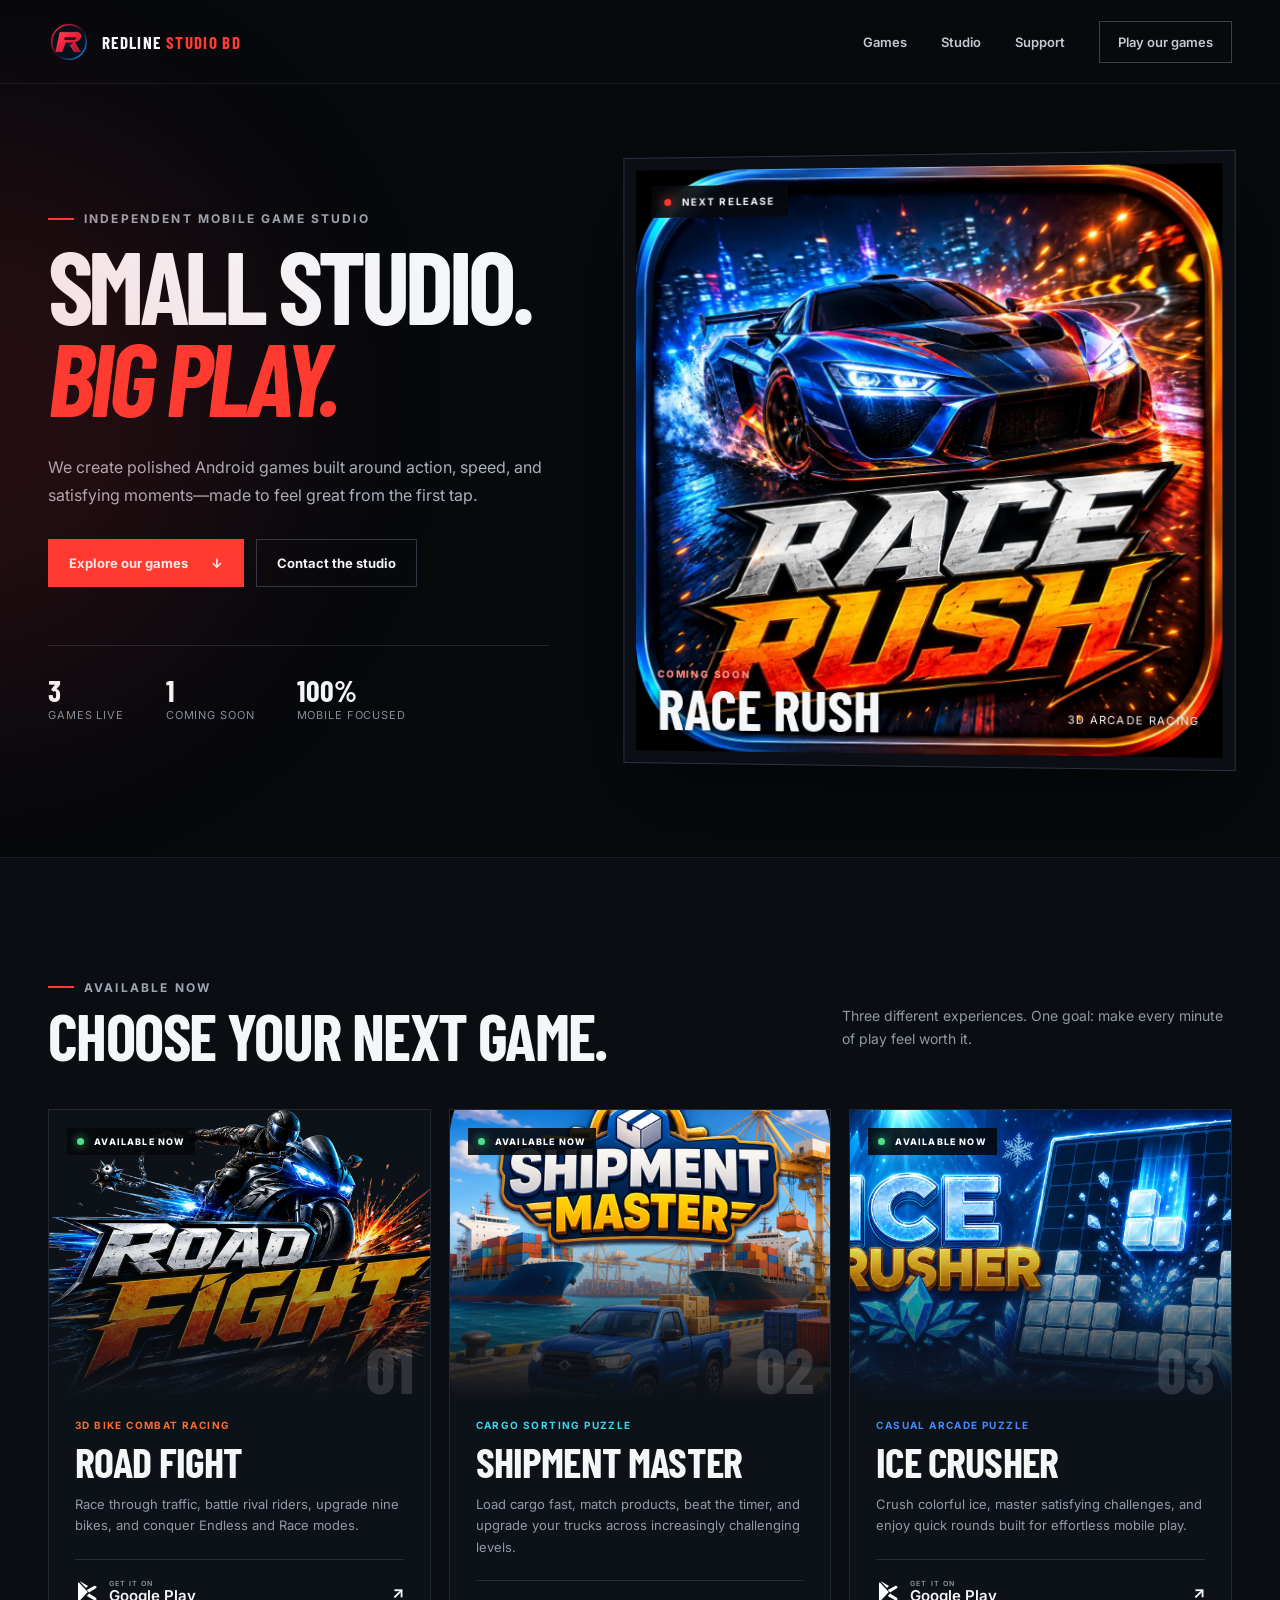
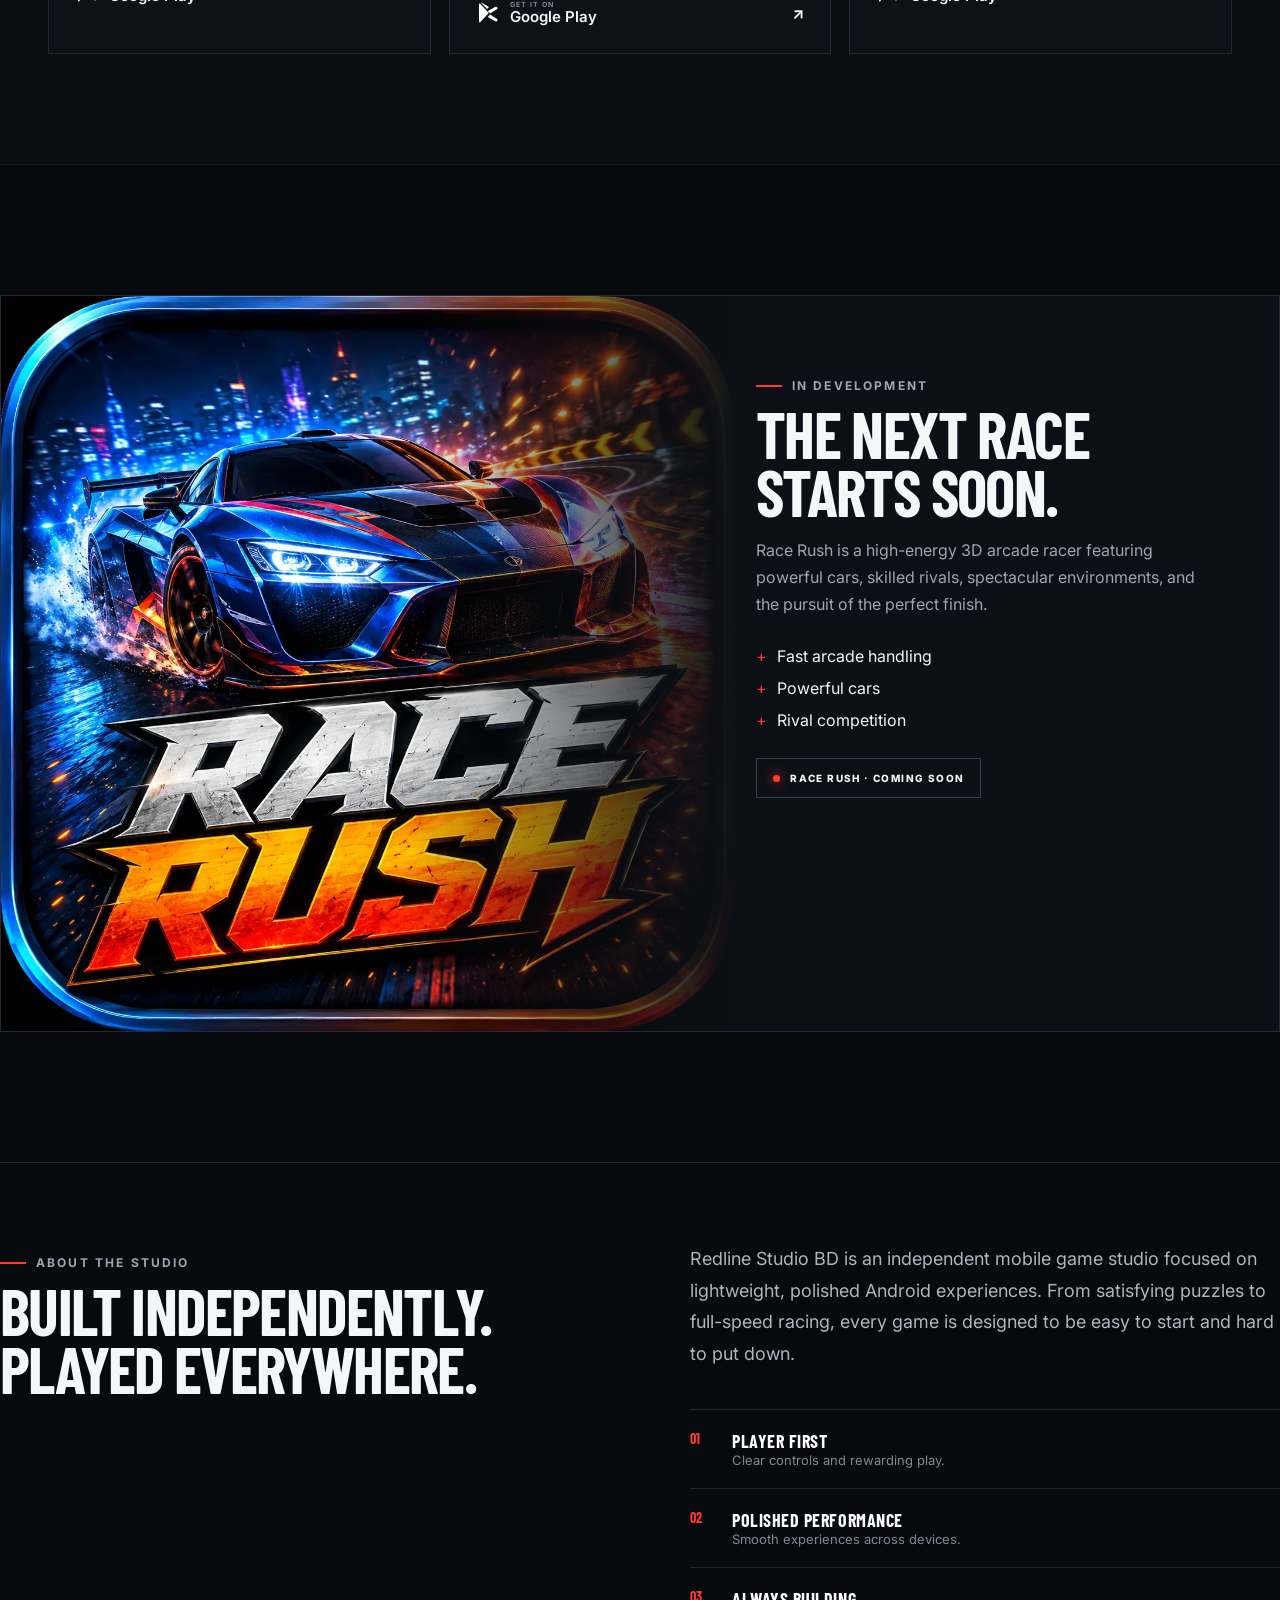
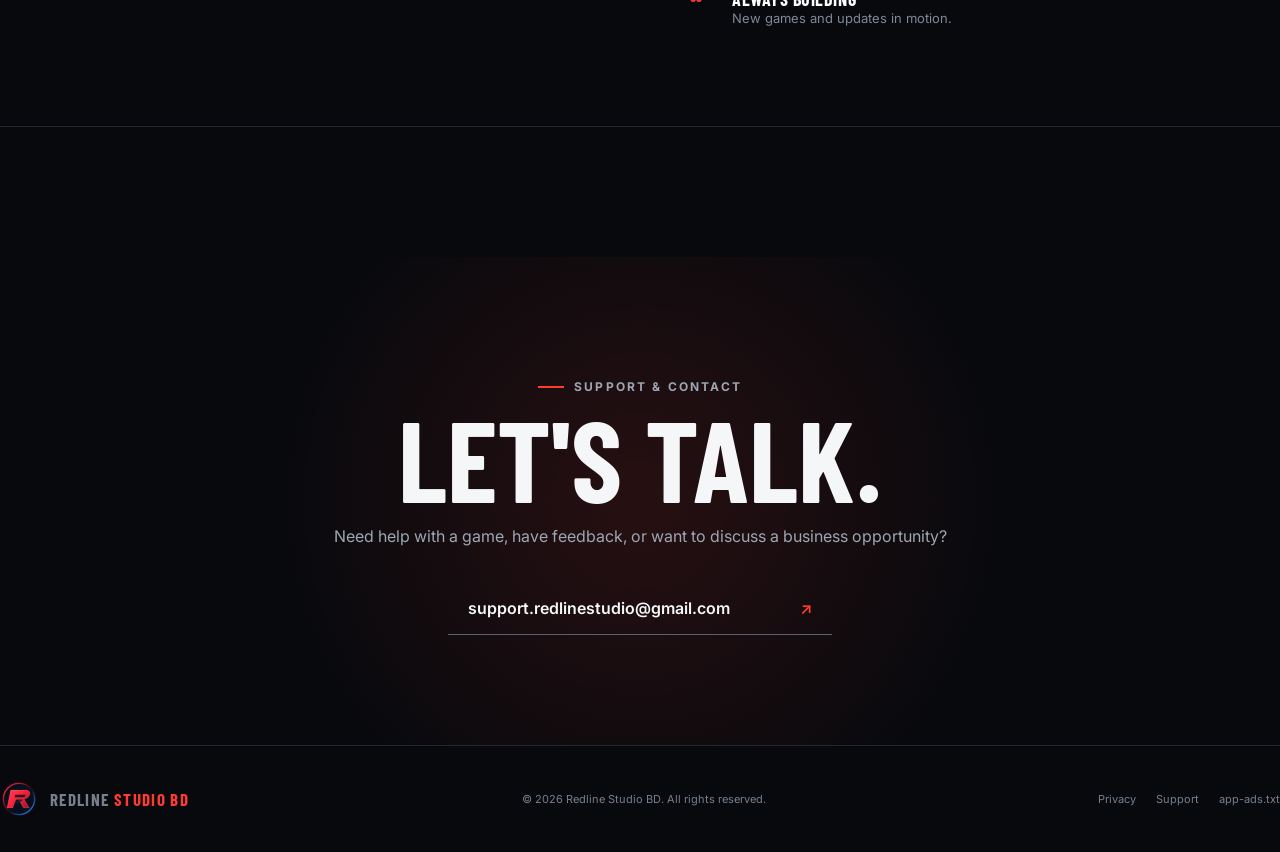
==== commit fdc44e50: "Update website with all games and Race Rush" ====
--- a/index.html
+++ b/index.html
@@ -1,220 +1,2 @@
-<!doctype html>
-<html lang="en">
-<head>
-  <meta charset="utf-8" />
-  <meta name="viewport" content="width=device-width, initial-scale=1" />
-  <title>Redline Studio BD — Mobile Game Studio</title>
-  <meta name="description" content="Redline Studio BD is an independent mobile game studio creating polished Android games including Ice Crusher and the upcoming Road Fight." />
-  <meta name="theme-color" content="#0a0f1f" />
-  <meta property="og:title" content="Redline Studio BD" />
-  <meta property="og:description" content="Independent mobile game studio building fun, polished, and engaging Android games." />
-  <meta property="og:type" content="website" />
-  <meta property="og:url" content="https://redlinestudiobd.github.io/" />
-  <meta property="og:image" content="https://redlinestudiobd.github.io/assets/images/ice-crusher-gameplay.webp" />
-  <link rel="canonical" href="https://redlinestudiobd.github.io/" />
-  <link rel="icon" href="assets/favicon.svg" type="image/svg+xml" />
-  <link rel="preload" href="styles.css" as="style" />
-  <link rel="stylesheet" href="styles.css" />
-</head>
-<body>
-  <a class="skip-link" href="#main">Skip to content</a>
-
-  <header class="site-header" data-header>
-    <div class="container header-inner">
-      <a class="brand" href="#home" aria-label="Redline Studio BD home">
-        <img src="assets/redline-logo.svg" width="46" height="46" alt="" />
-        <span>Redline Studio BD</span>
-      </a>
-
-      <button class="nav-toggle" data-nav-toggle aria-label="Open menu" aria-expanded="false">
-        <span></span><span></span><span></span>
-      </button>
-
-      <nav class="main-nav" data-nav>
-        <a href="#home">Home</a>
-        <a href="#games">Games</a>
-        <a href="#studio">Studio</a>
-        <a href="#support">Support</a>
-        <a class="nav-pill" href="mailto:support.redlinestudio@gmail.com">Contact / Support</a>
-      </nav>
-    </div>
-  </header>
-
-  <main id="main">
-    <section id="home" class="hero section">
-      <div class="hero-grid container">
-        <div class="hero-copy reveal">
-          <p class="eyebrow">Independent Mobile Game Studio</p>
-          <h1><span>Redline</span> Studio BD</h1>
-          <p class="hero-text">We build fast, fun, polished mobile games for Android players — from casual arcade experiences to high-speed racing action.</p>
-          <div class="hero-actions">
-            <a class="button primary" href="#games">Explore Games</a>
-            <a class="button secondary" href="mailto:support.redlinestudio@gmail.com">Contact Support</a>
-          </div>
-          <div class="hero-badges" aria-label="Studio highlights">
-            <span>Android focused</span>
-            <span>Player first</span>
-            <span>Skill based</span>
-            <span>More games coming</span>
-          </div>
-        </div>
-
-        <div class="hero-visual reveal" aria-hidden="true">
-          <div class="glow-ring"></div>
-          <div class="logo-orb">
-            <img src="assets/redline-logo.svg" alt="" />
-          </div>
-          <div class="energy-line line-a"></div>
-          <div class="energy-line line-b"></div>
-          <div class="energy-line line-c"></div>
-        </div>
-      </div>
-    </section>
-
-    <section id="games" class="section games-section">
-      <div class="container">
-        <div class="section-heading reveal">
-          <p class="eyebrow">Our Games</p>
-          <h2>Released now. More in development.</h2>
-          <p>Redline Studio BD currently has one released Android game and one upcoming high-speed action title.</p>
-        </div>
-
-        <div class="games-grid">
-          <article class="game-card live-card reveal">
-            <div class="status live">Released</div>
-            <div class="game-art ice-art">
-              <img src="assets/images/ice-crusher-gameplay.webp" alt="Ice Crusher game artwork with ice blocks and crystals" />
-            </div>
-            <div class="game-content">
-              <p class="game-kicker">Casual Arcade</p>
-              <h3>Ice Crusher</h3>
-              <p>A quick, satisfying ice-crushing game made for simple controls, short rounds, and fun mobile play sessions.</p>
-              <div class="meta-row">
-                <span>Android</span>
-                <span>Google Play</span>
-                <span>Free to play</span>
-              </div>
-              <a class="store-button" href="https://play.google.com/store/apps/details?id=com.redlinestudio.icecrusher" target="_blank" rel="noopener noreferrer" aria-label="View Ice Crusher on Google Play">
-                <span class="play-icon">▶</span>
-                View on Google Play
-              </a>
-            </div>
-          </article>
-
-          <article class="game-card coming-card reveal">
-            <div class="status upcoming">Coming Soon</div>
-            <div class="game-art road-art">
-              <img src="assets/images/road-fight-logo.webp" alt="Road Fight game logo with motorcycle rider" />
-            </div>
-            <div class="game-content">
-              <p class="game-kicker">3D Bike Racing</p>
-              <h3>Road Fight</h3>
-              <p>An upcoming high-speed bike combat racer with traffic, rival riders, upgrades, and arcade-style action.</p>
-              <div class="meta-row">
-                <span>Android</span>
-                <span>In development</span>
-                <span>Racing action</span>
-              </div>
-              <a class="store-button disabled" href="#support" aria-label="Road Fight coming soon">
-                Coming Soon
-              </a>
-            </div>
-          </article>
-        </div>
-      </div>
-    </section>
-
-    <section class="section media-section" aria-labelledby="media-title">
-      <div class="container">
-        <div class="section-heading reveal">
-          <p class="eyebrow">Game Media</p>
-          <h2 id="media-title">Official game artwork.</h2>
-          <p>Real artwork and logos are now included in the website assets folder, ready for GitHub Pages.</p>
-        </div>
-
-        <div class="media-grid reveal">
-          <figure class="media-tile media-wide">
-            <img src="assets/images/ice-crusher-keyart.webp" alt="Ice Crusher key art showing a crusher breaking ice crystals" />
-            <figcaption>Ice Crusher key art</figcaption>
-          </figure>
-          <figure class="media-tile media-logo-tile">
-            <img src="assets/images/ice-crusher-logo.webp" alt="Ice Crusher official logo" />
-            <figcaption>Ice Crusher logo</figcaption>
-          </figure>
-        </div>
-      </div>
-    </section>
-
-    <section id="studio" class="section studio-section">
-      <div class="container studio-grid">
-        <div class="studio-copy reveal">
-          <p class="eyebrow">About Studio</p>
-          <h2>Built for players, by passion.</h2>
-          <p>Redline Studio BD is an independent mobile game studio focused on creating lightweight, enjoyable, and polished Android games.</p>
-          <p>Our goal is simple: build games that feel smooth, are easy to start, and stay fun through quick challenges and satisfying gameplay.</p>
-        </div>
-
-        <div class="stats-panel reveal" aria-label="Studio facts">
-          <div>
-            <strong>2</strong>
-            <span>Games</span>
-          </div>
-          <div>
-            <strong>1</strong>
-            <span>Released</span>
-          </div>
-          <div>
-            <strong>1</strong>
-            <span>Coming Soon</span>
-          </div>
-          <div>
-            <strong>100%</strong>
-            <span>Mobile focused</span>
-          </div>
-        </div>
-      </div>
-    </section>
-
-    <section id="support" class="section support-section">
-      <div class="container support-card reveal">
-        <div>
-          <p class="eyebrow">Support & Contact</p>
-          <h2>Need help or want to contact us?</h2>
-          <p>For player support, feedback, questions, or business inquiries, email us and we will reply as soon as possible.</p>
-        </div>
-        <div class="support-actions">
-          <a class="contact-tile" href="mailto:support.redlinestudio@gmail.com">
-            <span>Email Support</span>
-            <strong>support.redlinestudio@gmail.com</strong>
-          </a>
-          <a class="contact-tile" href="https://play.google.com/store/apps/details?id=com.redlinestudio.icecrusher" target="_blank" rel="noopener noreferrer">
-            <span>Released Game</span>
-            <strong>Ice Crusher on Google Play</strong>
-          </a>
-        </div>
-      </div>
-    </section>
-  </main>
-
-  <footer class="site-footer">
-    <div class="container footer-grid">
-      <div>
-        <a class="footer-brand" href="#home">
-          <img src="assets/redline-logo.svg" width="34" height="34" alt="" />
-          <span>Redline Studio BD</span>
-        </a>
-        <p>© <span data-year></span> Redline Studio BD. All rights reserved.</p>
-      </div>
-      <nav class="footer-links" aria-label="Footer navigation">
-        <a href="#games">Games</a>
-        <a href="#studio">Studio</a>
-        <a href="#support">Contact</a>
-        <a href="privacy.html">Privacy Policy</a>
-        <a href="app-ads.txt">app-ads.txt</a>
-      </nav>
-    </div>
-  </footer>
-
-  <script src="script.js"></script>
-</body>
-</html>
+<!DOCTYPE html><html lang="en"><head><meta charSet="utf-8"/><meta name="viewport" content="width=device-width, initial-scale=1"/><link rel="preload" href="/assets/redline-logo.svg" as="image"/><link rel="preload" href="/assets/race-rush.webp" as="image"/><link rel="preload" href="/assets/road-fight.webp" as="image"/><link rel="preload" href="/assets/shipment-master.webp" as="image"/><link rel="preload" href="/assets/ice-crusher.webp" as="image"/><link rel="stylesheet" href="/assets/index-Hwi8wOhO.css" data-rsc-css-href="/assets/index-Hwi8wOhO.css" data-precedence="vite-rsc/importer-resources"/><link rel="modulepreload" href="/assets/layout-segment-context-BRmgGGHe.js" crossorigin=""/><link rel="modulepreload" href="/assets/rolldown-runtime-S-ySWqyJ.js" crossorigin=""/><link rel="modulepreload" href="/assets/index-CtVXNBql.js" crossorigin=""/><link rel="modulepreload" href="/assets/framework-XU8gKkFC.js" crossorigin=""/><title>Redline Studio BD — Independent Mobile Game Studio</title><meta name="description" content="Play Road Fight, Shipment Master, and Ice Crusher from Redline Studio BD. Race Rush is coming soon."/><meta property="og:title" content="Redline Studio BD"/><meta property="og:description" content="3 games live. Race Rush coming soon."/><meta property="og:url" content="https://redlinestudiobd.github.io/"/><meta property="og:type" content="website"/><meta property="og:image" content="https://redlinestudiobd.github.io/og.png"/><meta name="twitter:card" content="summary_large_image"/><meta name="twitter:title" content="Redline Studio BD"/><meta name="twitter:description" content="3 games live. Race Rush coming soon."/><meta name="twitter:image" content="https://redlinestudiobd.github.io/og.png"/><link rel="shortcut icon" href="https://redlinestudiobd.github.io/favicon.svg"/><link rel="icon" href="https://redlinestudiobd.github.io/favicon.svg"/><script>self.__VINEXT_RSC_PARAMS__={}</script><script>self.__VINEXT_RSC_NAV__={"pathname":"/","searchParams":[]}</script><link rel="modulepreload" href="/assets/index-CtVXNBql.js" />
+</head><body><main><header class="site-header"><a class="brand" href="#home" aria-label="Redline Studio BD home"><img src="/assets/redline-logo.svg" width="42" height="42" alt=""/><span>REDLINE <b>STUDIO BD</b></span></a><nav aria-label="Main navigation"><a href="#games">Games</a><a href="#studio">Studio</a><a href="#support">Support</a><a class="nav-cta" href="#games">Play our games</a></nav></header><section class="hero" id="home"><div class="hero-glow" aria-hidden="true"></div><div class="hero-copy"><p class="eyebrow"><span></span> Independent mobile game studio</p><h1>Small studio.<br/><em>Big play.</em></h1><p class="hero-lead">We create polished Android games built around action, speed, and satisfying moments—made to feel great from the first tap.</p><div class="hero-actions"><a class="button primary" href="#games">Explore our games <span>↓</span></a><a class="button ghost" href="mailto:support.redlinestudio@gmail.com">Contact the studio</a></div><div class="hero-stats" aria-label="Studio statistics"><div><strong>3</strong><span>Games live</span></div><div><strong>1</strong><span>Coming soon</span></div><div><strong>100%</strong><span>Mobile focused</span></div></div></div><div class="hero-art" aria-label="Race Rush coming soon"><div class="release-tag"><span></span> NEXT RELEASE</div><img src="/assets/race-rush.webp" alt="Race Rush sports car game artwork"/><div class="hero-game-meta"><div><span>COMING SOON</span><h2>Race Rush</h2></div><p>3D arcade racing</p></div></div></section><section class="games-section" id="games"><div class="section-heading"><div><p class="eyebrow"><span></span> Available now</p><h2>Choose your next game.</h2></div><p>Three different experiences. One goal: make every minute of play feel worth it.</p></div><div class="games-grid"><article class="game-card orange"><div class="game-image"><img src="/assets/road-fight.webp" alt="Road Fight official game artwork"/><span class="available"><i></i> AVAILABLE NOW</span><span class="card-number">0<!-- -->1</span></div><div class="game-content"><p class="game-category">3D bike combat racing</p><h3>Road Fight</h3><p>Race through traffic, battle rival riders, upgrade nine bikes, and conquer Endless and Race modes.</p><a href="https://play.google.com/store/apps/details?id=com.redlinestudio.roadfight&amp;hl=en" target="_blank" rel="noopener noreferrer" aria-label="Get Road Fight on Google Play"><svg viewBox="0 0 24 24" aria-hidden="true"><path d="M3.7 2.3a2 2 0 0 0-.7 1.5v16.4c0 .6.3 1.1.7 1.5l9.1-9.7-9.1-9.7Zm10.4 11.1-2.3 2.5 7.5 4.3c.7.4 1.6.2 2-.5.4-.7.2-1.5-.5-2l-6.7-4.3Zm7-7.1c-.5-.6-1.3-.8-2-.4l-7.3 4.2 2.3 2.5 6.8-4.4c.7-.4.9-1.2.2-1.9ZM5 1.7l6 6.4 2-2.1-7.7-4.4L5 1.7Z"></path></svg><span><small>GET IT ON</small>Google Play</span><b>↗</b></a></div></article><article class="game-card cyan"><div class="game-image"><img src="/assets/shipment-master.webp" alt="Shipment Master official game artwork"/><span class="available"><i></i> AVAILABLE NOW</span><span class="card-number">0<!-- -->2</span></div><div class="game-content"><p class="game-category">Cargo sorting puzzle</p><h3>Shipment Master</h3><p>Load cargo fast, match products, beat the timer, and upgrade your trucks across increasingly challenging levels.</p><a href="https://play.google.com/store/apps/details?id=com.redlinestudio.shipmentmaster&amp;hl=en" target="_blank" rel="noopener noreferrer" aria-label="Get Shipment Master on Google Play"><svg viewBox="0 0 24 24" aria-hidden="true"><path d="M3.7 2.3a2 2 0 0 0-.7 1.5v16.4c0 .6.3 1.1.7 1.5l9.1-9.7-9.1-9.7Zm10.4 11.1-2.3 2.5 7.5 4.3c.7.4 1.6.2 2-.5.4-.7.2-1.5-.5-2l-6.7-4.3Zm7-7.1c-.5-.6-1.3-.8-2-.4l-7.3 4.2 2.3 2.5 6.8-4.4c.7-.4.9-1.2.2-1.9ZM5 1.7l6 6.4 2-2.1-7.7-4.4L5 1.7Z"></path></svg><span><small>GET IT ON</small>Google Play</span><b>↗</b></a></div></article><article class="game-card blue"><div class="game-image"><img src="/assets/ice-crusher.webp" alt="Ice Crusher official game artwork"/><span class="available"><i></i> AVAILABLE NOW</span><span class="card-number">0<!-- -->3</span></div><div class="game-content"><p class="game-category">Casual arcade puzzle</p><h3>Ice Crusher</h3><p>Crush colorful ice, master satisfying challenges, and enjoy quick rounds built for effortless mobile play.</p><a href="https://play.google.com/store/apps/details?id=com.redlinestudio.icecrusher&amp;hl=en" target="_blank" rel="noopener noreferrer" aria-label="Get Ice Crusher on Google Play"><svg viewBox="0 0 24 24" aria-hidden="true"><path d="M3.7 2.3a2 2 0 0 0-.7 1.5v16.4c0 .6.3 1.1.7 1.5l9.1-9.7-9.1-9.7Zm10.4 11.1-2.3 2.5 7.5 4.3c.7.4 1.6.2 2-.5.4-.7.2-1.5-.5-2l-6.7-4.3Zm7-7.1c-.5-.6-1.3-.8-2-.4l-7.3 4.2 2.3 2.5 6.8-4.4c.7-.4.9-1.2.2-1.9ZM5 1.7l6 6.4 2-2.1-7.7-4.4L5 1.7Z"></path></svg><span><small>GET IT ON</small>Google Play</span><b>↗</b></a></div></article></div></section><section class="upcoming-section"><div class="upcoming-art"><img src="/assets/race-rush.webp" alt="Race Rush neon racing artwork"/></div><div class="upcoming-copy"><p class="eyebrow"><span></span> In development</p><h2>The next race<br/>starts soon.</h2><p>Race Rush is a high-energy 3D arcade racer featuring powerful cars, skilled rivals, spectacular environments, and the pursuit of the perfect finish.</p><div class="feature-list"><span>Fast arcade handling</span><span>Powerful cars</span><span>Rival competition</span></div><div class="coming-pill"><i></i> RACE RUSH · COMING SOON</div></div></section><section class="studio-section" id="studio"><div class="studio-title"><p class="eyebrow"><span></span> About the studio</p><h2>Built independently.<br/>Played everywhere.</h2></div><div class="studio-copy"><p>Redline Studio BD is an independent mobile game studio focused on lightweight, polished Android experiences. From satisfying puzzles to full-speed racing, every game is designed to be easy to start and hard to put down.</p><div class="values"><div><b>01</b><span><strong>Player first</strong>Clear controls and rewarding play.</span></div><div><b>02</b><span><strong>Polished performance</strong>Smooth experiences across devices.</span></div><div><b>03</b><span><strong>Always building</strong>New games and updates in motion.</span></div></div></div></section><section class="contact-section" id="support"><p class="eyebrow"><span></span> Support &amp; contact</p><h2>Let&#x27;s talk.</h2><p>Need help with a game, have feedback, or want to discuss a business opportunity?</p><a href="mailto:support.redlinestudio@gmail.com">support.redlinestudio@gmail.com <span>↗</span></a></section><footer><a class="brand" href="#home"><img src="/assets/redline-logo.svg" width="38" height="38" alt=""/><span>REDLINE <b>STUDIO BD</b></span></a><p>© 2026 Redline Studio BD. All rights reserved.</p><div><a href="/privacy.html">Privacy</a><a href="/support.html">Support</a><a href="/app-ads.txt">app-ads.txt</a></div></footer></main><script id="_R_">import("/assets/index-CtVXNBql.js")</script></body></html><script>self.__VINEXT_RSC_CHUNKS__=self.__VINEXT_RSC_CHUNKS__||[];self.__VINEXT_RSC_CHUNKS__.push("2:I[\"8c0f216c4604\",[],\"Children\",1]\n3:I[\"15c18cfaeeff\",[],\"LayoutSegmentProvider\",1]\n4:I[\"8c0f216c4604\",[],\"Slot\",1]\n5:I[\"593f344dc510\",[],\"RedirectBoundary\",1]\n:HL[\"/assets/index-Hwi8wOhO.css\",\"style\"]\n")</script><script>self.__VINEXT_RSC_CHUNKS__=self.__VINEXT_RSC_CHUNKS__||[];self.__VINEXT_RSC_CHUNKS__.push("0:{\"__route\":\"route:/\",\"__interceptionContext\":null,\"__layoutIds\":[\"layout:/\"],\"__rootLayout\":\"/\",\"page:/\":\"$L1\",\"layout:/\":[[[[\"$\",\"link\",\"css:/assets/index-Hwi8wOhO.css\",{\"rel\":\"stylesheet\",\"precedence\":\"vite-rsc/importer-resources\",\"href\":\"/assets/index-Hwi8wOhO.css\",\"data-rsc-css-href\":\"/assets/index-Hwi8wOhO.css\"}],\"$undefined\"],[\"$\",\"html\",null,{\"lang\":\"en\",\"children\":[\"$\",\"body\",null,{\"children\":[\"$\",\"$L2\",null,{}]}]}]],null],\"route:/\":[[[\"$\",\"meta\",null,{\"charSet\":\"utf-8\"}],[[\"$\",\"title\",\"0\",{\"children\":\"Redline Studio BD — Independent Mobile Game Studio\"}],[\"$\",\"meta\",\"1\",{\"name\":\"description\",\"content\":\"Play Road Fight, Shipment Master, and Ice Crusher from Redline Studio BD. Race Rush is coming soon.\"}],[\"$\",\"meta\",\"2\",{\"property\":\"og:title\",\"content\":\"Redline Studio BD\"}],[\"$\",\"meta\",\"3\",{\"property\":\"og:description\",\"content\":\"3 games live. Race Rush coming soon.\"}],[\"$\",\"meta\",\"4\",{\"property\":\"og:url\",\"content\":\"https://redlinestudiobd.github.io/\"}],[\"$\",\"meta\",\"5\",{\"property\":\"og:type\",\"content\":\"website\"}],[\"$\",\"meta\",\"6\",{\"property\":\"og:image\",\"content\":\"https://redlinestudiobd.github.io/og.png\"}],[\"$\",\"meta\",\"7\",{\"name\":\"twitter:card\",\"content\":\"summary_large_image\"}],[\"$\",\"meta\",\"8\",{\"name\":\"twitter:title\",\"content\":\"Redline Studio BD\"}],[\"$\",\"meta\",\"9\",{\"name\":\"twitter:description\",\"content\":\"3 games live. Race Rush coming soon.\"}],[\"$\",\"meta\",\"10\",{\"name\":\"twitter:image\",\"content\":\"https://redlinestudiobd.github.io/og.png\"}],[\"$\",\"link\",\"11\",{\"rel\":\"shortcut icon\",\"href\":\"https://redlinestudiobd.github.io/favicon.svg\"}],[\"$\",\"link\",\"12\",{\"rel\":\"icon\",\"href\":\"https://redlinestudiobd.github.io/favicon.svg\"}]],[[\"$\",\"meta\",\"0\",{\"name\":\"viewport\",\"content\":\"width=device-width, initial-scale=1\"}]]],[\"$\",\"$L3\",null,{\"segmentMap\":{\"children\":[]},\"children\":[\"$\",\"$L4\",null,{\"id\":\"layout:/\",\"parallelSlots\":\"$undefined\",\"children\":[\"$\",\"$L5\",null,{\"children\":[\"$\",\"$L3\",null,{\"segmentMap\":{\"children\":[]},\"children\":[\"$\",\"$L4\",null,{\"id\":\"page:/\"}]}]}]}]}]],\"__layoutFlags\":{\"layout:/\":\"s\"},\"__artifactCompatibility\":{\"schemaVersion\":1,\"graphVersion\":\"app-route-graph:4uhn5s1wvoptc\",\"deploymentVersion\":\"6691139d-e81d-4f4d-be7f-7ea1e2f573c1\",\"appElementsSchemaVersion\":1,\"rscPayloadSchemaVersion\":1,\"rootBoundaryId\":\"/\",\"renderEpoch\":null}}\n")</script><script>self.__VINEXT_RSC_CHUNKS__=self.__VINEXT_RSC_CHUNKS__||[];self.__VINEXT_RSC_CHUNKS__.push(":HL[\"/assets/redline-logo.svg\",\"image\"]\n:HL[\"/assets/race-rush.webp\",\"image\"]\n:HL[\"/assets/road-fight.webp\",\"image\"]\n:HL[\"/assets/shipment-master.webp\",\"image\"]\n")</script><script>self.__VINEXT_RSC_CHUNKS__=self.__VINEXT_RSC_CHUNKS__||[];self.__VINEXT_RSC_CHUNKS__.push("1:[\"$\",\"main\",null,{\"children\":[[\"$\",\"header\",null,{\"className\":\"site-header\",\"children\":[[\"$\",\"a\",null,{\"className\":\"brand\",\"href\":\"#home\",\"aria-label\":\"Redline Studio BD home\",\"children\":[[\"$\",\"img\",null,{\"src\":\"/assets/redline-logo.svg\",\"width\":\"42\",\"height\":\"42\",\"alt\":\"\"}],[\"$\",\"span\",null,{\"children\":[\"REDLINE \",[\"$\",\"b\",null,{\"children\":\"STUDIO BD\"}]]}]]}],[\"$\",\"nav\",null,{\"aria-label\":\"Main navigation\",\"children\":[[\"$\",\"a\",null,{\"href\":\"#games\",\"children\":\"Games\"}],[\"$\",\"a\",null,{\"href\":\"#studio\",\"children\":\"Studio\"}],[\"$\",\"a\",null,{\"href\":\"#support\",\"children\":\"Support\"}],[\"$\",\"a\",null,{\"className\":\"nav-cta\",\"href\":\"#games\",\"children\":\"Play our games\"}]]}]]}],[\"$\",\"section\",null,{\"className\":\"hero\",\"id\":\"home\",\"children\":[[\"$\",\"div\",null,{\"className\":\"hero-glow\",\"aria-hidden\":\"true\"}],[\"$\",\"div\",null,{\"className\":\"hero-copy\",\"children\":[[\"$\",\"p\",null,{\"className\":\"eyebrow\",\"children\":[[\"$\",\"span\",null,{}],\" Independent mobile game studio\"]}],[\"$\",\"h1\",null,{\"children\":[\"Small studio.\",[\"$\",\"br\",null,{}],[\"$\",\"em\",null,{\"children\":\"Big play.\"}]]}],[\"$\",\"p\",null,{\"className\":\"hero-lead\",\"children\":\"We create polished Android games built around action, speed, and satisfying moments—made to feel great from the first tap.\"}],[\"$\",\"div\",null,{\"className\":\"hero-actions\",\"children\":[[\"$\",\"a\",null,{\"className\":\"button primary\",\"href\":\"#games\",\"children\":[\"Explore our games \",[\"$\",\"span\",null,{\"children\":\"↓\"}]]}],[\"$\",\"a\",null,{\"className\":\"button ghost\",\"href\":\"mailto:support.redlinestudio@gmail.com\",\"children\":\"Contact the studio\"}]]}],[\"$\",\"div\",null,{\"className\":\"hero-stats\",\"aria-label\":\"Studio statistics\",\"children\":[[\"$\",\"div\",null,{\"children\":[[\"$\",\"strong\",null,{\"children\":\"3\"}],[\"$\",\"span\",null,{\"children\":\"Games live\"}]]}],[\"$\",\"div\",null,{\"children\":[[\"$\",\"strong\",null,{\"children\":\"1\"}],[\"$\",\"span\",null,{\"children\":\"Coming soon\"}]]}],[\"$\",\"div\",null,{\"children\":[[\"$\",\"strong\",null,{\"children\":\"100%\"}],[\"$\",\"span\",null,{\"children\":\"Mobile focused\"}]]}]]}]]}],[\"$\",\"div\",null,{\"className\":\"hero-art\",\"aria-label\":\"Race Rush coming soon\",\"children\":[[\"$\",\"div\",null,{\"className\":\"release-tag\",\"children\":[[\"$\",\"span\",null,{}],\" NEXT RELEASE\"]}],[\"$\",\"img\",null,{\"src\":\"/assets/race-rush.webp\",\"alt\":\"Race Rush sports car game artwork\"}],[\"$\",\"div\",null,{\"className\":\"hero-game-meta\",\"children\":[[\"$\",\"div\",null,{\"children\":[[\"$\",\"span\",null,{\"children\":\"COMING SOON\"}],[\"$\",\"h2\",null,{\"children\":\"Race Rush\"}]]}],[\"$\",\"p\",null,{\"children\":\"3D arcade racing\"}]]}]]}]]}],[\"$\",\"section\",null,{\"className\":\"games-section\",\"id\":\"games\",\"children\":[[\"$\",\"div\",null,{\"className\":\"section-heading\",\"children\":[[\"$\",\"div\",null,{\"children\":[[\"$\",\"p\",null,{\"className\":\"eyebrow\",\"children\":[[\"$\",\"span\",null,{}],\" Available now\"]}],[\"$\",\"h2\",null,{\"children\":\"Choose your next game.\"}]]}],[\"$\",\"p\",null,{\"children\":\"Three different experiences. One goal: make every minute of play feel worth it.\"}]]}],[\"$\",\"div\",null,{\"className\":\"games-grid\",\"children\":[[\"$\",\"article\",\"Road Fight\",{\"className\":\"game-card orange\",\"children\":[[\"$\",\"div\",null,{\"className\":\"game-image\",\"children\":[[\"$\",\"img\",null,{\"src\":\"/assets/road-fight.webp\",\"alt\":\"Road Fight official game artwork\"}],[\"$\",\"span\",null,{\"className\":\"available\",\"children\":[[\"$\",\"i\",null,{}],\" AVAILABLE NOW\"]}],[\"$\",\"span\",null,{\"className\":\"card-number\",\"children\":[\"0\",1]}]]}],[\"$\",\"div\",null,{\"className\":\"game-content\",\"children\":[[\"$\",\"p\",null,{\"className\":\"game-category\",\"children\":\"3D bike combat racing\"}],[\"$\",\"h3\",null,{\"children\":\"Road Fight\"}],[\"$\",\"p\",null,{\"children\":\"Race through traffic, battle rival riders, upgrade nine bikes, and conquer Endless and Race modes.\"}],[\"$\",\"a\",null,{\"href\":\"https://play.google.com/store/apps/details?id=com.redlinestudio.roadfight\u0026hl=en\",\"target\":\"_blank\",\"rel\":\"noopener noreferrer\",\"aria-label\":\"Get Road Fight on Google Play\",\"children\":[[\"$\",\"svg\",null,{\"viewBox\":\"0 0 24 24\",\"aria-hidden\":\"true\",\"children\":[\"$\",\"path\",null,{\"d\":\"M3.7 2.3a2 2 0 0 0-.7 1.5v16.4c0 .6.3 1.1.7 1.5l9.1-9.7-9.1-9.7Zm10.4 11.1-2.3 2.5 7.5 4.3c.7.4 1.6.2 2-.5.4-.7.2-1.5-.5-2l-6.7-4.3Zm7-7.1c-.5-.6-1.3-.8-2-.4l-7.3 4.2 2.3 2.5 6.8-4.4c.7-.4.9-1.2.2-1.9ZM5 1.7l6 6.4 2-2.1-7.7-4.4L5 1.7Z\"}]}],[\"$\",\"span\",null,{\"children\":[[\"$\",\"small\",null,{\"children\":\"GET IT ON\"}],\"Google Play\"]}],[\"$\",\"b\",null,{\"children\":\"↗\"}]]}]]}]]}],[\"$\",\"article\",\"Shipment Master\",{\"className\":\"game-card cyan\",\"children\":[[\"$\",\"div\",null,{\"className\":\"game-image\",\"children\":[[\"$\",\"img\",null,{\"src\":\"/assets/shipment-master.webp\",\"alt\":\"Shipment Master official game artwork\"}],[\"$\",\"span\",null,{\"className\":\"available\",\"children\":[[\"$\",\"i\",null,{}],\" AVAILABLE NOW\"]}],[\"$\",\"span\",null,{\"className\":\"card-number\",\"children\":[\"0\",2]}]]}],\"$L6\"]}],\"$L7\"]}]]}],\"$L8\",\"$L9\",\"$La\",\"$Lb\"]}]\n")</script><script>self.__VINEXT_RSC_CHUNKS__=self.__VINEXT_RSC_CHUNKS__||[];self.__VINEXT_RSC_CHUNKS__.push(":HL[\"/assets/ice-crusher.webp\",\"image\"]\n6:[\"$\",\"div\",null,{\"className\":\"game-content\",\"children\":[[\"$\",\"p\",null,{\"className\":\"game-category\",\"children\":\"Cargo sorting puzzle\"}],[\"$\",\"h3\",null,{\"children\":\"Shipment Master\"}],[\"$\",\"p\",null,{\"children\":\"Load cargo fast, match products, beat the timer, and upgrade your trucks across increasingly challenging levels.\"}],[\"$\",\"a\",null,{\"href\":\"https://play.google.com/store/apps/details?id=com.redlinestudio.shipmentmaster\u0026hl=en\",\"target\":\"_blank\",\"rel\":\"noopener noreferrer\",\"aria-label\":\"Get Shipment Master on Google Play\",\"children\":[[\"$\",\"svg\",null,{\"viewBox\":\"0 0 24 24\",\"aria-hidden\":\"true\",\"children\":[\"$\",\"path\",null,{\"d\":\"M3.7 2.3a2 2 0 0 0-.7 1.5v16.4c0 .6.3 1.1.7 1.5l9.1-9.7-9.1-9.7Zm10.4 11.1-2.3 2.5 7.5 4.3c.7.4 1.6.2 2-.5.4-.7.2-1.5-.5-2l-6.7-4.3Zm7-7.1c-.5-.6-1.3-.8-2-.4l-7.3 4.2 2.3 2.5 6.8-4.4c.7-.4.9-1.2.2-1.9ZM5 1.7l6 6.4 2-2.1-7.7-4.4L5 1.7Z\"}]}],[\"$\",\"span\",null,{\"children\":[[\"$\",\"small\",null,{\"children\":\"GET IT ON\"}],\"Google Play\"]}],[\"$\",\"b\",null,{\"children\":\"↗\"}]]}]]}]\n")</script><script>self.__VINEXT_RSC_CHUNKS__=self.__VINEXT_RSC_CHUNKS__||[];self.__VINEXT_RSC_CHUNKS__.push("7:[\"$\",\"article\",\"Ice Crusher\",{\"className\":\"game-card blue\",\"children\":[[\"$\",\"div\",null,{\"className\":\"game-image\",\"children\":[[\"$\",\"img\",null,{\"src\":\"/assets/ice-crusher.webp\",\"alt\":\"Ice Crusher official game artwork\"}],[\"$\",\"span\",null,{\"className\":\"available\",\"children\":[[\"$\",\"i\",null,{}],\" AVAILABLE NOW\"]}],[\"$\",\"span\",null,{\"className\":\"card-number\",\"children\":[\"0\",3]}]]}],[\"$\",\"div\",null,{\"className\":\"game-content\",\"children\":[[\"$\",\"p\",null,{\"className\":\"game-category\",\"children\":\"Casual arcade puzzle\"}],[\"$\",\"h3\",null,{\"children\":\"Ice Crusher\"}],[\"$\",\"p\",null,{\"children\":\"Crush colorful ice, master satisfying challenges, and enjoy quick rounds built for effortless mobile play.\"}],[\"$\",\"a\",null,{\"href\":\"https://play.google.com/store/apps/details?id=com.redlinestudio.icecrusher\u0026hl=en\",\"target\":\"_blank\",\"rel\":\"noopener noreferrer\",\"aria-label\":\"Get Ice Crusher on Google Play\",\"children\":[[\"$\",\"svg\",null,{\"viewBox\":\"0 0 24 24\",\"aria-hidden\":\"true\",\"children\":[\"$\",\"path\",null,{\"d\":\"M3.7 2.3a2 2 0 0 0-.7 1.5v16.4c0 .6.3 1.1.7 1.5l9.1-9.7-9.1-9.7Zm10.4 11.1-2.3 2.5 7.5 4.3c.7.4 1.6.2 2-.5.4-.7.2-1.5-.5-2l-6.7-4.3Zm7-7.1c-.5-.6-1.3-.8-2-.4l-7.3 4.2 2.3 2.5 6.8-4.4c.7-.4.9-1.2.2-1.9ZM5 1.7l6 6.4 2-2.1-7.7-4.4L5 1.7Z\"}]}],[\"$\",\"span\",null,{\"children\":[[\"$\",\"small\",null,{\"children\":\"GET IT ON\"}],\"Google Play\"]}],[\"$\",\"b\",null,{\"children\":\"↗\"}]]}]]}]]}]\n8:[\"$\",\"section\",null,{\"className\":\"upcoming-section\",\"children\":[[\"$\",\"div\",null,{\"className\":\"upcoming-art\",\"children\":[\"$\",\"img\",null,{\"src\":\"/assets/race-rush.webp\",\"alt\":\"Race Rush neon racing artwork\"}]}],[\"$\",\"div\",null,{\"className\":\"upcoming-copy\",\"children\":[[\"$\",\"p\",null,{\"className\":\"eyebrow\",\"children\":[[\"$\",\"span\",null,{}],\" In development\"]}],[\"$\",\"h2\",null,{\"children\":[\"The next race\",[\"$\",\"br\",null,{}],\"starts soon.\"]}],[\"$\",\"p\",null,{\"children\":\"Race Rush is a high-energy 3D arcade racer featuring powerful cars, skilled rivals, spectacular environments, and the pursuit of the perfect finish.\"}],[\"$\",\"div\",null,{\"className\":\"feature-list\",\"children\":[[\"$\",\"span\",null,{\"children\":\"Fast arcade handling\"}],[\"$\",\"span\",null,{\"children\":\"Powerful cars\"}],[\"$\",\"span\",null,{\"children\":\"Rival competition\"}]]}],[\"$\",\"div\",null,{\"className\":\"coming-pill\",\"children\":[[\"$\",\"i\",null,{}],\" RACE RUSH · COMING SOON\"]}]]}]]}]\n")</script><script>self.__VINEXT_RSC_CHUNKS__=self.__VINEXT_RSC_CHUNKS__||[];self.__VINEXT_RSC_CHUNKS__.push("9:[\"$\",\"section\",null,{\"className\":\"studio-section\",\"id\":\"studio\",\"children\":[[\"$\",\"div\",null,{\"className\":\"studio-title\",\"children\":[[\"$\",\"p\",null,{\"className\":\"eyebrow\",\"children\":[[\"$\",\"span\",null,{}],\" About the studio\"]}],[\"$\",\"h2\",null,{\"children\":[\"Built independently.\",[\"$\",\"br\",null,{}],\"Played everywhere.\"]}]]}],[\"$\",\"div\",null,{\"className\":\"studio-copy\",\"children\":[[\"$\",\"p\",null,{\"children\":\"Redline Studio BD is an independent mobile game studio focused on lightweight, polished Android experiences. From satisfying puzzles to full-speed racing, every game is designed to be easy to start and hard to put down.\"}],[\"$\",\"div\",null,{\"className\":\"values\",\"children\":[[\"$\",\"div\",null,{\"children\":[[\"$\",\"b\",null,{\"children\":\"01\"}],[\"$\",\"span\",null,{\"children\":[[\"$\",\"strong\",null,{\"children\":\"Player first\"}],\"Clear controls and rewarding play.\"]}]]}],[\"$\",\"div\",null,{\"children\":[[\"$\",\"b\",null,{\"children\":\"02\"}],[\"$\",\"span\",null,{\"children\":[[\"$\",\"strong\",null,{\"children\":\"Polished performance\"}],\"Smooth experiences across devices.\"]}]]}],[\"$\",\"div\",null,{\"children\":[[\"$\",\"b\",null,{\"children\":\"03\"}],[\"$\",\"span\",null,{\"children\":[[\"$\",\"strong\",null,{\"children\":\"Always building\"}],\"New games and updates in motion.\"]}]]}]]}]]}]]}]\na:[\"$\",\"section\",null,{\"className\":\"contact-section\",\"id\":\"support\",\"children\":[[\"$\",\"p\",null,{\"className\":\"eyebrow\",\"children\":[[\"$\",\"span\",null,{}],\" Support \u0026 contact\"]}],[\"$\",\"h2\",null,{\"children\":\"Let's talk.\"}],[\"$\",\"p\",null,{\"children\":\"Need help with a game, have feedback, or want to discuss a business opportunity?\"}],[\"$\",\"a\",null,{\"href\":\"mailto:support.redlinestudio@gmail.com\",\"children\":[\"support.redlinestudio@gmail.com \",[\"$\",\"span\",null,{\"children\":\"↗\"}]]}]]}]\nb:[\"$\",\"footer\",null,{\"children\":[[\"$\",\"a\",null,{\"className\":\"brand\",\"href\":\"#home\",\"children\":[[\"$\",\"img\",null,{\"src\":\"/assets/redline-logo.svg\",\"width\":\"38\",\"height\":\"38\",\"alt\":\"\"}],[\"$\",\"span\",null,{\"children\":[\"REDLINE \",[\"$\",\"b\",null,{\"children\":\"STUDIO BD\"}]]}]]}],[\"$\",\"p\",null,{\"children\":\"© 2026 Redline Studio BD. All rights reserved.\"}],[\"$\",\"div\",null,{\"children\":[[\"$\",\"a\",null,{\"href\":\"/privacy.html\",\"children\":\"Privacy\"}],[\"$\",\"a\",null,{\"href\":\"/support.html\",\"children\":\"Support\"}],[\"$\",\"a\",null,{\"href\":\"/app-ads.txt\",\"children\":\"app-ads.txt\"}]]}]]}]\n")</script><script>self.__VINEXT_RSC_DONE__=true</script>
--- a/assets/index-Hwi8wOhO.css
+++ b/assets/index-Hwi8wOhO.css
@@ -0,0 +1 @@
+@import "https://fonts.googleapis.com/css2?family=Barlow+Condensed:ital,wght@0,500;0,600;0,700;0,800;1,700&family=Inter:wght@400;500;600;700&display=swap";:root{--bg:#07090d;--panel:#0d1118;--ink:#f4f6f8;--muted:#939daa;--line:#202733;--red:#ff3b30;--orange:#ff6b2c;--cyan:#37d6ed;--blue:#448aff;--display:"Barlow Condensed",sans-serif;--body:"Inter",sans-serif}*{box-sizing:border-box}html{scroll-behavior:smooth}body{background:var(--bg);color:var(--ink);font-family:var(--body);margin:0;overflow-x:hidden}a{color:inherit;text-decoration:none}img{max-width:100%;display:block}.site-header{z-index:20;border-bottom:1px solid #ffffff14;justify-content:space-between;align-items:center;max-width:1460px;height:84px;margin:auto;padding:0 48px;display:flex;position:relative}.brand{font-family:var(--display);letter-spacing:.08em;align-items:center;gap:12px;font-size:17px;font-weight:700;display:flex}.brand b{color:var(--red)}.site-header nav{color:#c3cad3;align-items:center;gap:34px;font-size:13px;font-weight:600;display:flex}.site-header nav a:hover{color:#fff}.nav-cta{border:1px solid #39414d;padding:12px 18px}.hero{grid-template-columns:.9fr 1.1fr;align-items:center;gap:70px;max-width:1460px;min-height:720px;margin:auto;padding:70px 48px 90px;display:grid;position:relative}.hero-glow{filter:blur(110px);pointer-events:none;background:#ff35301f;border-radius:50%;width:540px;height:540px;position:absolute;top:60px;left:-300px}.eyebrow{font:700 12px var(--body);letter-spacing:.18em;text-transform:uppercase;color:#9da6b1;align-items:center;gap:10px;display:flex}.eyebrow span{background:var(--red);width:26px;height:2px}h1,h2,h3{font-family:var(--display);text-transform:uppercase;margin:0;line-height:.9}h1{letter-spacing:-.045em;font-size:clamp(82px,8vw,132px)}h1 em{color:var(--red);font-style:italic}.hero-lead{color:#a9b2bd;max-width:550px;margin:30px 0;font-size:16px;line-height:1.75}.hero-actions{flex-wrap:wrap;gap:12px;display:flex}.button{border:1px solid #303845;padding:15px 20px;font-size:13px;font-weight:700}.button.primary{background:var(--red);border-color:var(--red)}.button.primary span{margin-left:20px}.button.ghost:hover{border-color:#fff}.hero-stats{border-top:1px solid var(--line);gap:42px;margin-top:58px;padding-top:26px;display:flex}.hero-stats div{flex-direction:column;display:flex}.hero-stats strong{font:700 30px var(--display)}.hero-stats span{color:#858f9a;text-transform:uppercase;letter-spacing:.08em;font-size:11px}.hero-art{background:#0b0e14;border:1px solid #2b323d;padding:12px;position:relative;transform:perspective(1200px)rotateY(-3deg);box-shadow:0 35px 90px #0000008c}.hero-art img{aspect-ratio:1;object-fit:cover;width:100%}.release-tag{z-index:2;-webkit-backdrop-filter:blur(8px);backdrop-filter:blur(8px);letter-spacing:.17em;background:#07090de0;padding:10px 13px;font-size:10px;font-weight:700;position:absolute;top:28px;left:28px}.release-tag span,.available i,.coming-pill i{background:var(--red);width:7px;height:7px;box-shadow:0 0 12px var(--red);border-radius:50%;margin-right:7px;display:inline-block}.hero-game-meta{text-shadow:0 2px 10px #000;justify-content:space-between;align-items:end;display:flex;position:absolute;bottom:30px;left:34px;right:34px}.hero-game-meta span{letter-spacing:.18em;color:#ff8c82;font-size:10px;font-weight:800}.hero-game-meta h2{font-size:58px}.hero-game-meta p{text-transform:uppercase;letter-spacing:.12em;font-size:11px}.games-section{background:#0a0d12;border-top:1px solid #181e27;border-bottom:1px solid #181e27;padding:110px max(48px,50vw - 682px)}.section-heading{justify-content:space-between;align-items:end;margin-bottom:45px;display:flex}.section-heading h2,.studio-title h2,.upcoming-copy h2{letter-spacing:-.025em;font-size:clamp(50px,5vw,76px)}.section-heading>p{color:#909aa5;max-width:390px;font-size:14px;line-height:1.65}.games-grid{grid-template-columns:repeat(3,1fr);gap:18px;display:grid}.game-card{background:#0d1219;border:1px solid #202834;min-width:0;transition:transform .25s,border-color .25s}.game-card:hover{border-color:#46505e;transform:translateY(-6px)}.game-image{aspect-ratio:1.32;position:relative;overflow:hidden}.game-image:after{content:"";background:linear-gradient(#0000 42%,#0d1219 100%);position:absolute;inset:0}.game-image img{object-fit:cover;width:100%;height:100%;transition:transform .45s}.game-card:hover .game-image img{transform:scale(1.035)}.available{z-index:2;letter-spacing:.13em;background:#05070be0;padding:8px 10px;font-size:9px;font-weight:800;position:absolute;top:18px;left:18px}.available i{background:#4ce28a;box-shadow:0 0 10px #4ce28a}.card-number{z-index:2;font:800 64px var(--display);color:#ffffff24;position:absolute;bottom:-8px;right:16px}.game-content{padding:8px 26px 28px}.game-category{text-transform:uppercase;letter-spacing:.14em;font-weight:700;font-size:10px!important}.orange .game-category{color:var(--orange)}.cyan .game-category{color:var(--cyan)}.blue .game-category{color:var(--blue)}.game-content h3{letter-spacing:-.02em;font-size:42px}.game-content>p{color:#909aa5;font-size:13px;line-height:1.65}.game-content>a{border-top:1px solid #252d38;align-items:center;gap:10px;margin-top:22px;padding-top:20px;display:flex}.game-content svg{fill:#fff;width:24px;height:24px}.game-content>a span{font-size:15px;font-weight:600;line-height:1.1}.game-content small{letter-spacing:.15em;color:#8c96a2;font-size:7px;display:block}.game-content>a b{margin-left:auto}.upcoming-section{background:#0c1016;border:1px solid #242b36;grid-template-columns:1.15fr .85fr;max-width:1364px;min-height:560px;margin:130px auto;display:grid}.upcoming-art{position:relative;overflow:hidden}.upcoming-art:after{content:"";background:linear-gradient(90deg,#0000 55%,#0c1016 100%);position:absolute;inset:0}.upcoming-art img{object-fit:cover;width:100%;height:100%}.upcoming-copy{z-index:2;padding:70px 58px 60px 20px;position:relative}.upcoming-copy>p:not(.eyebrow){color:#9ca5b0;line-height:1.7}.feature-list{flex-direction:column;gap:12px;margin:28px 0;display:flex}.feature-list span:before{content:"+";color:var(--red);margin-right:10px}.coming-pill{letter-spacing:.14em;border:1px solid #363f4b;padding:13px 16px;font-size:10px;font-weight:800;display:inline-block}.studio-section{border-top:1px solid var(--line);border-bottom:1px solid var(--line);grid-template-columns:1fr 1fr;gap:100px;max-width:1364px;margin:0 auto 130px;padding:80px 0;display:grid}.studio-copy>p{color:#adb6c0;margin:0 0 40px;font-size:18px;line-height:1.75}.values>div{border-top:1px solid var(--line);color:#7e8996;grid-template-columns:42px 1fr;padding:20px 0;font-size:13px;display:grid}.values b{color:var(--red);font:700 14px var(--display)}.values strong{color:#fff;text-transform:uppercase;font:700 18px var(--display);letter-spacing:.03em;display:block}.contact-section{text-align:center;background:radial-gradient(circle,#ff3b3021,#0000 55%);padding:110px 20px}.contact-section .eyebrow{justify-content:center}.contact-section h2{font-size:clamp(70px,9vw,128px)}.contact-section>p:not(.eyebrow){color:#9da7b2}.contact-section>a{border-bottom:1px solid #596270;gap:70px;margin-top:20px;padding:16px 20px;font-weight:600;display:inline-flex}.contact-section>a span{color:var(--red)}footer{color:#75808c;border-top:1px solid var(--line);justify-content:space-between;align-items:center;max-width:1364px;margin:auto;padding:34px 0;font-size:11px;display:flex}footer>div{gap:20px;display:flex}footer a:hover{color:#fff}@media (width<=1100px){.site-header,.hero{padding-left:24px;padding-right:24px}.hero{grid-template-columns:1fr;gap:45px}.hero-art{max-width:760px}.games-section{padding-left:24px;padding-right:24px}.games-grid{grid-template-columns:1fr 1fr}.game-card:last-child{grid-column:span 2}.upcoming-section,.studio-section,footer{margin-left:24px;margin-right:24px}.upcoming-section{grid-template-columns:1fr}.upcoming-art{max-height:540px}.upcoming-art:after{background:linear-gradient(#0000 55%,#0c1016 100%)}.upcoming-copy{padding:50px}.studio-section{gap:45px}}@media (width<=720px){.site-header{height:70px}.site-header nav a:not(.nav-cta){display:none}.nav-cta{padding:9px 12px}.hero{padding-top:50px}.hero-art{transform:none}.hero-game-meta h2{font-size:42px}.hero-stats{gap:22px}.hero-stats strong{font-size:25px}.section-heading{display:block}.section-heading>p{margin-top:20px}.games-grid{grid-template-columns:1fr}.game-card:last-child{grid-column:auto}.upcoming-section{margin:70px 14px}.upcoming-copy{padding:35px 24px}.studio-section{grid-template-columns:1fr;margin:70px 24px;padding:60px 0}.contact-section>a{gap:20px;font-size:13px}footer{text-align:center;flex-direction:column;gap:22px;margin:0 24px}.hero-game-meta p{display:none}}@media (prefers-reduced-motion:reduce){html{scroll-behavior:auto}.game-card,.game-image img{transition:none}}
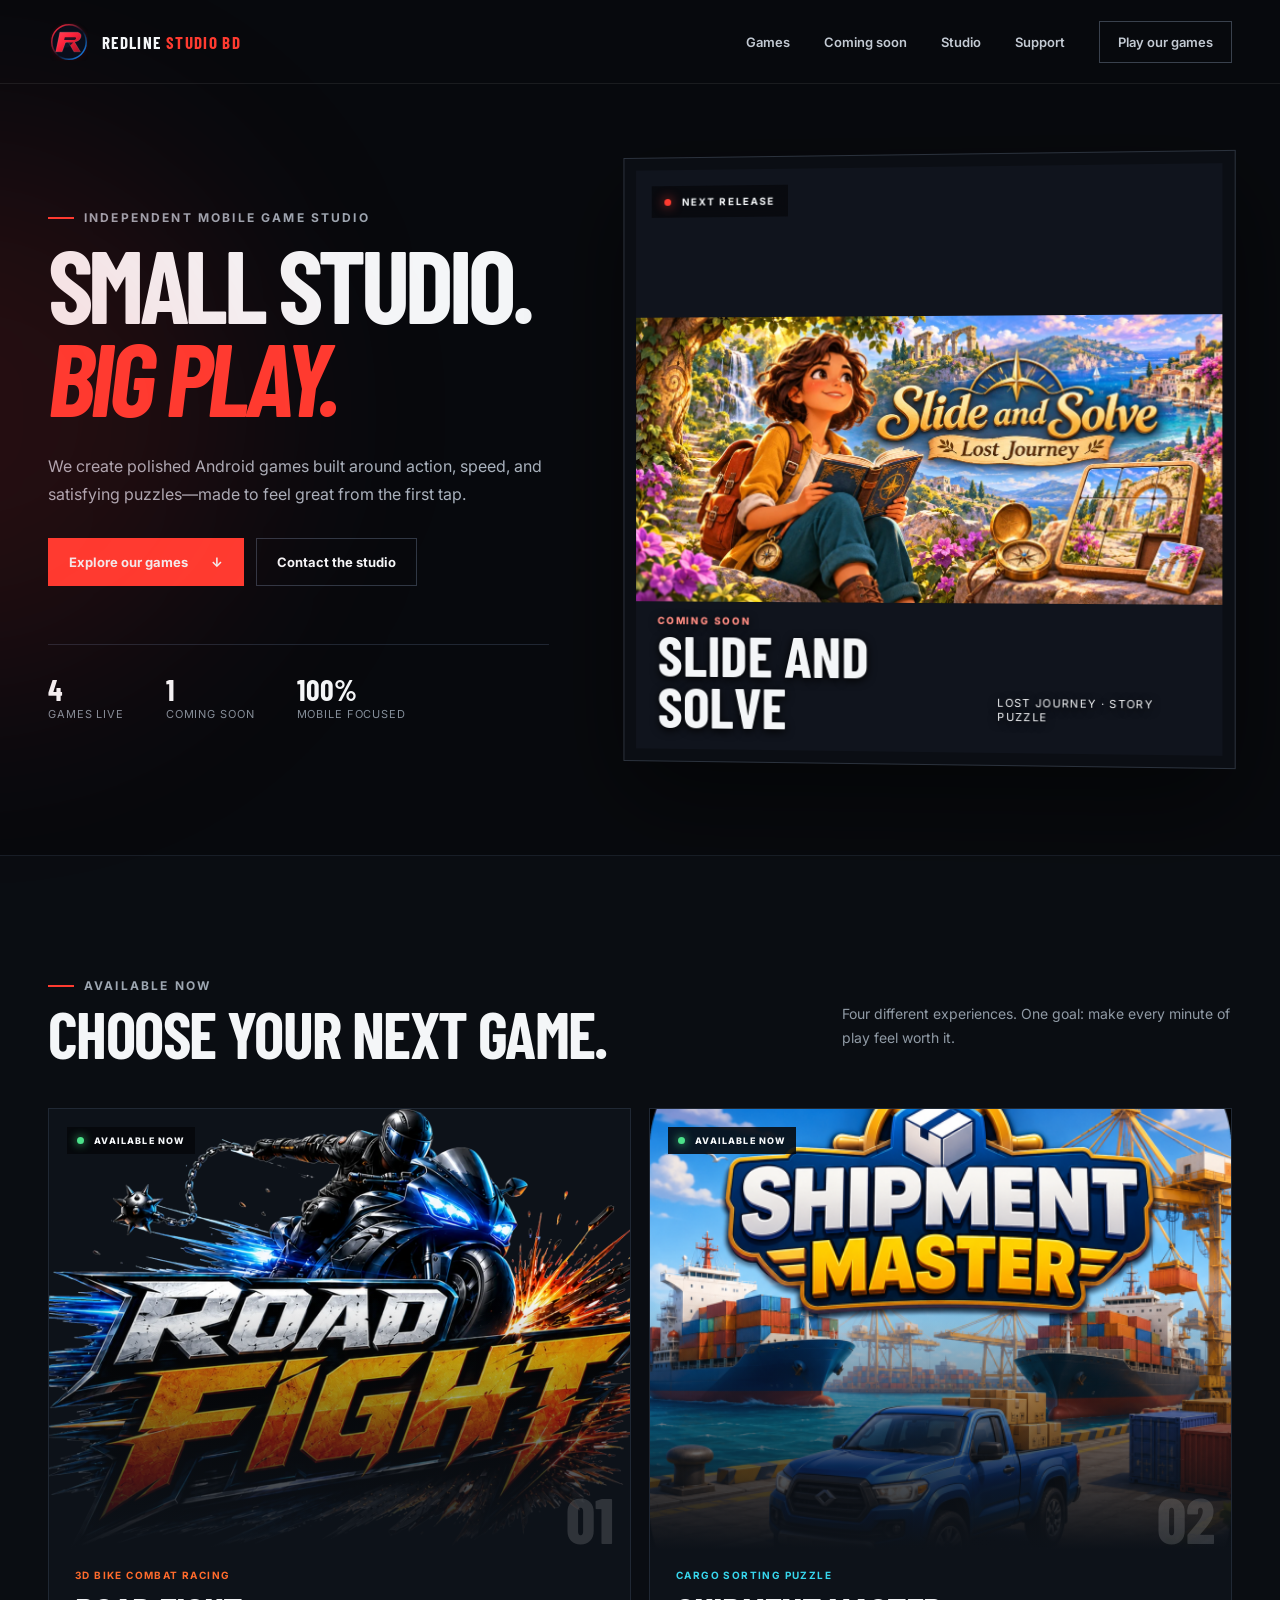
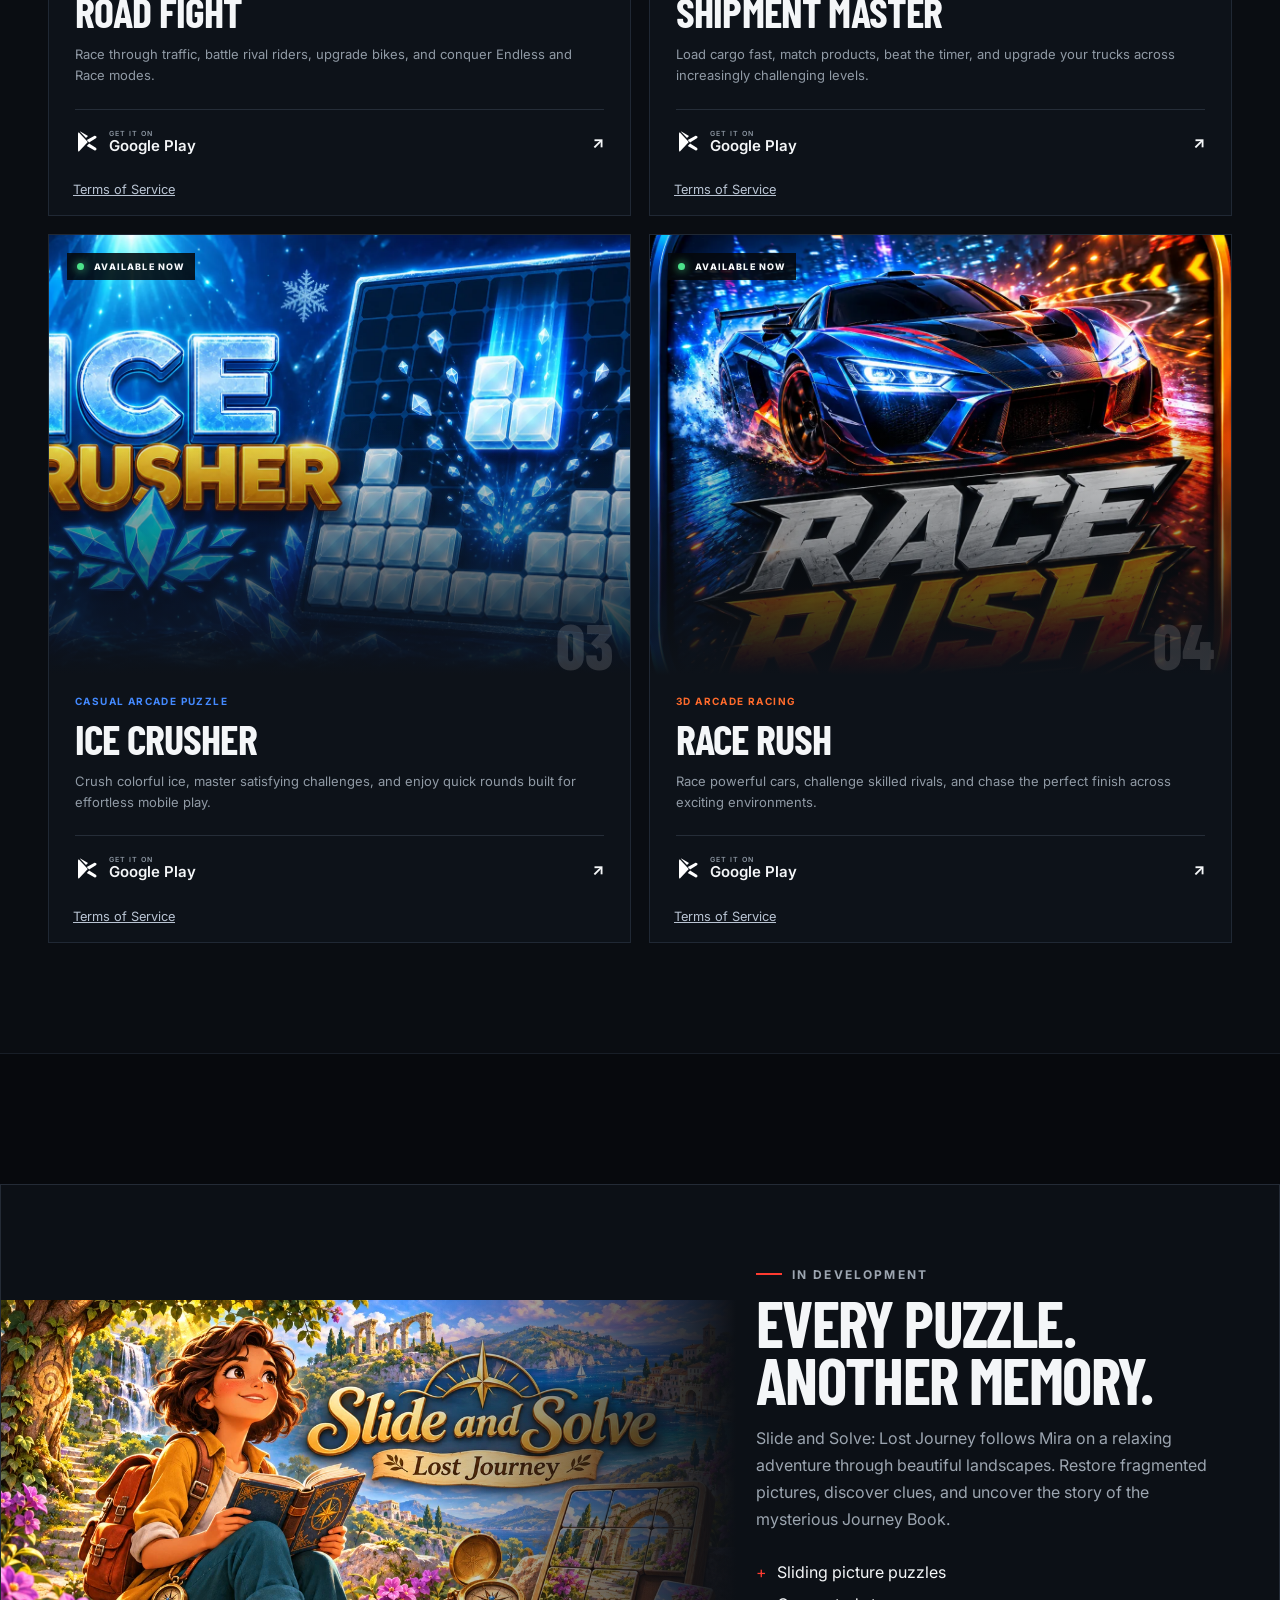
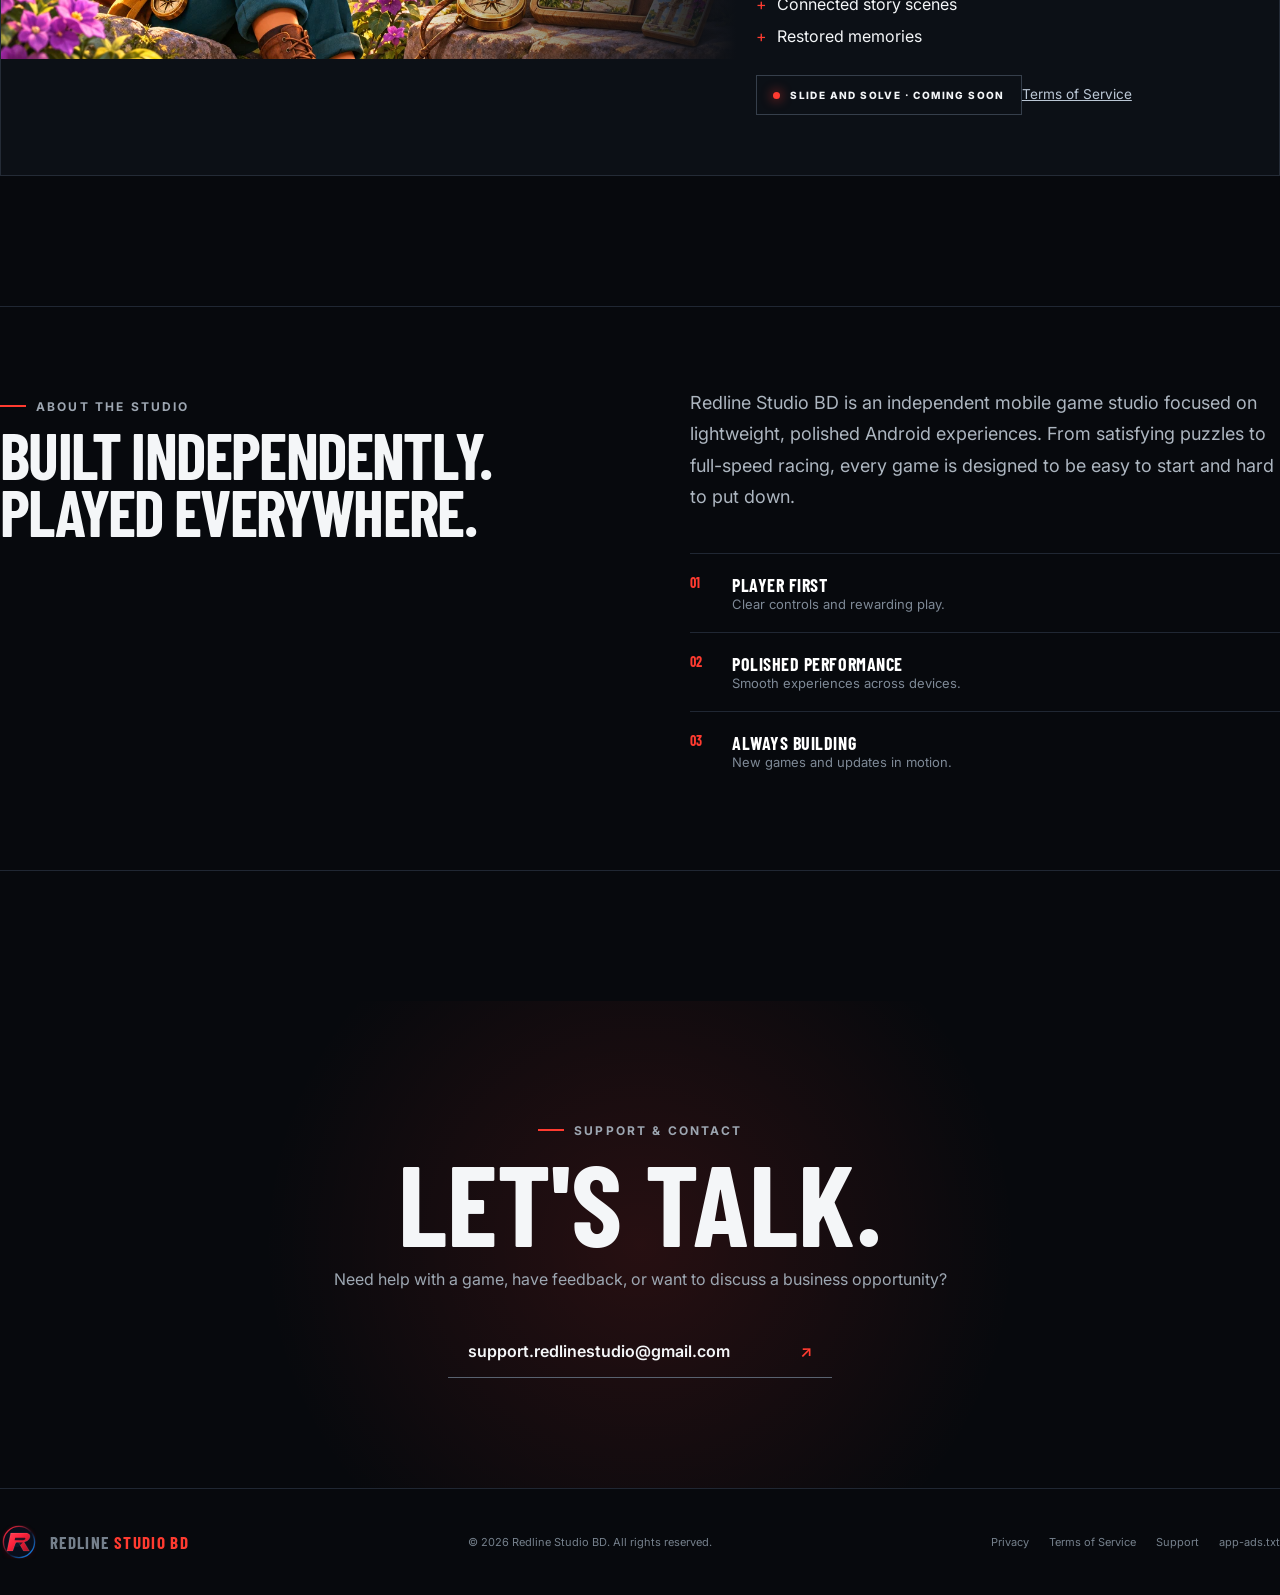
==== commit 73b5f11f: "Add files via upload" ====
--- a/index.html
+++ b/index.html
@@ -1,2 +1,15 @@
-<!DOCTYPE html><html lang="en"><head><meta charSet="utf-8"/><meta name="viewport" content="width=device-width, initial-scale=1"/><link rel="preload" href="/assets/redline-logo.svg" as="image"/><link rel="preload" href="/assets/race-rush.webp" as="image"/><link rel="preload" href="/assets/road-fight.webp" as="image"/><link rel="preload" href="/assets/shipment-master.webp" as="image"/><link rel="preload" href="/assets/ice-crusher.webp" as="image"/><link rel="stylesheet" href="/assets/index-Hwi8wOhO.css" data-rsc-css-href="/assets/index-Hwi8wOhO.css" data-precedence="vite-rsc/importer-resources"/><link rel="modulepreload" href="/assets/layout-segment-context-BRmgGGHe.js" crossorigin=""/><link rel="modulepreload" href="/assets/rolldown-runtime-S-ySWqyJ.js" crossorigin=""/><link rel="modulepreload" href="/assets/index-CtVXNBql.js" crossorigin=""/><link rel="modulepreload" href="/assets/framework-XU8gKkFC.js" crossorigin=""/><title>Redline Studio BD — Independent Mobile Game Studio</title><meta name="description" content="Play Road Fight, Shipment Master, and Ice Crusher from Redline Studio BD. Race Rush is coming soon."/><meta property="og:title" content="Redline Studio BD"/><meta property="og:description" content="3 games live. Race Rush coming soon."/><meta property="og:url" content="https://redlinestudiobd.github.io/"/><meta property="og:type" content="website"/><meta property="og:image" content="https://redlinestudiobd.github.io/og.png"/><meta name="twitter:card" content="summary_large_image"/><meta name="twitter:title" content="Redline Studio BD"/><meta name="twitter:description" content="3 games live. Race Rush coming soon."/><meta name="twitter:image" content="https://redlinestudiobd.github.io/og.png"/><link rel="shortcut icon" href="https://redlinestudiobd.github.io/favicon.svg"/><link rel="icon" href="https://redlinestudiobd.github.io/favicon.svg"/><script>self.__VINEXT_RSC_PARAMS__={}</script><script>self.__VINEXT_RSC_NAV__={"pathname":"/","searchParams":[]}</script><link rel="modulepreload" href="/assets/index-CtVXNBql.js" />
-</head><body><main><header class="site-header"><a class="brand" href="#home" aria-label="Redline Studio BD home"><img src="/assets/redline-logo.svg" width="42" height="42" alt=""/><span>REDLINE <b>STUDIO BD</b></span></a><nav aria-label="Main navigation"><a href="#games">Games</a><a href="#studio">Studio</a><a href="#support">Support</a><a class="nav-cta" href="#games">Play our games</a></nav></header><section class="hero" id="home"><div class="hero-glow" aria-hidden="true"></div><div class="hero-copy"><p class="eyebrow"><span></span> Independent mobile game studio</p><h1>Small studio.<br/><em>Big play.</em></h1><p class="hero-lead">We create polished Android games built around action, speed, and satisfying moments—made to feel great from the first tap.</p><div class="hero-actions"><a class="button primary" href="#games">Explore our games <span>↓</span></a><a class="button ghost" href="mailto:support.redlinestudio@gmail.com">Contact the studio</a></div><div class="hero-stats" aria-label="Studio statistics"><div><strong>3</strong><span>Games live</span></div><div><strong>1</strong><span>Coming soon</span></div><div><strong>100%</strong><span>Mobile focused</span></div></div></div><div class="hero-art" aria-label="Race Rush coming soon"><div class="release-tag"><span></span> NEXT RELEASE</div><img src="/assets/race-rush.webp" alt="Race Rush sports car game artwork"/><div class="hero-game-meta"><div><span>COMING SOON</span><h2>Race Rush</h2></div><p>3D arcade racing</p></div></div></section><section class="games-section" id="games"><div class="section-heading"><div><p class="eyebrow"><span></span> Available now</p><h2>Choose your next game.</h2></div><p>Three different experiences. One goal: make every minute of play feel worth it.</p></div><div class="games-grid"><article class="game-card orange"><div class="game-image"><img src="/assets/road-fight.webp" alt="Road Fight official game artwork"/><span class="available"><i></i> AVAILABLE NOW</span><span class="card-number">0<!-- -->1</span></div><div class="game-content"><p class="game-category">3D bike combat racing</p><h3>Road Fight</h3><p>Race through traffic, battle rival riders, upgrade nine bikes, and conquer Endless and Race modes.</p><a href="https://play.google.com/store/apps/details?id=com.redlinestudio.roadfight&amp;hl=en" target="_blank" rel="noopener noreferrer" aria-label="Get Road Fight on Google Play"><svg viewBox="0 0 24 24" aria-hidden="true"><path d="M3.7 2.3a2 2 0 0 0-.7 1.5v16.4c0 .6.3 1.1.7 1.5l9.1-9.7-9.1-9.7Zm10.4 11.1-2.3 2.5 7.5 4.3c.7.4 1.6.2 2-.5.4-.7.2-1.5-.5-2l-6.7-4.3Zm7-7.1c-.5-.6-1.3-.8-2-.4l-7.3 4.2 2.3 2.5 6.8-4.4c.7-.4.9-1.2.2-1.9ZM5 1.7l6 6.4 2-2.1-7.7-4.4L5 1.7Z"></path></svg><span><small>GET IT ON</small>Google Play</span><b>↗</b></a></div></article><article class="game-card cyan"><div class="game-image"><img src="/assets/shipment-master.webp" alt="Shipment Master official game artwork"/><span class="available"><i></i> AVAILABLE NOW</span><span class="card-number">0<!-- -->2</span></div><div class="game-content"><p class="game-category">Cargo sorting puzzle</p><h3>Shipment Master</h3><p>Load cargo fast, match products, beat the timer, and upgrade your trucks across increasingly challenging levels.</p><a href="https://play.google.com/store/apps/details?id=com.redlinestudio.shipmentmaster&amp;hl=en" target="_blank" rel="noopener noreferrer" aria-label="Get Shipment Master on Google Play"><svg viewBox="0 0 24 24" aria-hidden="true"><path d="M3.7 2.3a2 2 0 0 0-.7 1.5v16.4c0 .6.3 1.1.7 1.5l9.1-9.7-9.1-9.7Zm10.4 11.1-2.3 2.5 7.5 4.3c.7.4 1.6.2 2-.5.4-.7.2-1.5-.5-2l-6.7-4.3Zm7-7.1c-.5-.6-1.3-.8-2-.4l-7.3 4.2 2.3 2.5 6.8-4.4c.7-.4.9-1.2.2-1.9ZM5 1.7l6 6.4 2-2.1-7.7-4.4L5 1.7Z"></path></svg><span><small>GET IT ON</small>Google Play</span><b>↗</b></a></div></article><article class="game-card blue"><div class="game-image"><img src="/assets/ice-crusher.webp" alt="Ice Crusher official game artwork"/><span class="available"><i></i> AVAILABLE NOW</span><span class="card-number">0<!-- -->3</span></div><div class="game-content"><p class="game-category">Casual arcade puzzle</p><h3>Ice Crusher</h3><p>Crush colorful ice, master satisfying challenges, and enjoy quick rounds built for effortless mobile play.</p><a href="https://play.google.com/store/apps/details?id=com.redlinestudio.icecrusher&amp;hl=en" target="_blank" rel="noopener noreferrer" aria-label="Get Ice Crusher on Google Play"><svg viewBox="0 0 24 24" aria-hidden="true"><path d="M3.7 2.3a2 2 0 0 0-.7 1.5v16.4c0 .6.3 1.1.7 1.5l9.1-9.7-9.1-9.7Zm10.4 11.1-2.3 2.5 7.5 4.3c.7.4 1.6.2 2-.5.4-.7.2-1.5-.5-2l-6.7-4.3Zm7-7.1c-.5-.6-1.3-.8-2-.4l-7.3 4.2 2.3 2.5 6.8-4.4c.7-.4.9-1.2.2-1.9ZM5 1.7l6 6.4 2-2.1-7.7-4.4L5 1.7Z"></path></svg><span><small>GET IT ON</small>Google Play</span><b>↗</b></a></div></article></div></section><section class="upcoming-section"><div class="upcoming-art"><img src="/assets/race-rush.webp" alt="Race Rush neon racing artwork"/></div><div class="upcoming-copy"><p class="eyebrow"><span></span> In development</p><h2>The next race<br/>starts soon.</h2><p>Race Rush is a high-energy 3D arcade racer featuring powerful cars, skilled rivals, spectacular environments, and the pursuit of the perfect finish.</p><div class="feature-list"><span>Fast arcade handling</span><span>Powerful cars</span><span>Rival competition</span></div><div class="coming-pill"><i></i> RACE RUSH · COMING SOON</div></div></section><section class="studio-section" id="studio"><div class="studio-title"><p class="eyebrow"><span></span> About the studio</p><h2>Built independently.<br/>Played everywhere.</h2></div><div class="studio-copy"><p>Redline Studio BD is an independent mobile game studio focused on lightweight, polished Android experiences. From satisfying puzzles to full-speed racing, every game is designed to be easy to start and hard to put down.</p><div class="values"><div><b>01</b><span><strong>Player first</strong>Clear controls and rewarding play.</span></div><div><b>02</b><span><strong>Polished performance</strong>Smooth experiences across devices.</span></div><div><b>03</b><span><strong>Always building</strong>New games and updates in motion.</span></div></div></div></section><section class="contact-section" id="support"><p class="eyebrow"><span></span> Support &amp; contact</p><h2>Let&#x27;s talk.</h2><p>Need help with a game, have feedback, or want to discuss a business opportunity?</p><a href="mailto:support.redlinestudio@gmail.com">support.redlinestudio@gmail.com <span>↗</span></a></section><footer><a class="brand" href="#home"><img src="/assets/redline-logo.svg" width="38" height="38" alt=""/><span>REDLINE <b>STUDIO BD</b></span></a><p>© 2026 Redline Studio BD. All rights reserved.</p><div><a href="/privacy.html">Privacy</a><a href="/support.html">Support</a><a href="/app-ads.txt">app-ads.txt</a></div></footer></main><script id="_R_">import("/assets/index-CtVXNBql.js")</script></body></html><script>self.__VINEXT_RSC_CHUNKS__=self.__VINEXT_RSC_CHUNKS__||[];self.__VINEXT_RSC_CHUNKS__.push("2:I[\"8c0f216c4604\",[],\"Children\",1]\n3:I[\"15c18cfaeeff\",[],\"LayoutSegmentProvider\",1]\n4:I[\"8c0f216c4604\",[],\"Slot\",1]\n5:I[\"593f344dc510\",[],\"RedirectBoundary\",1]\n:HL[\"/assets/index-Hwi8wOhO.css\",\"style\"]\n")</script><script>self.__VINEXT_RSC_CHUNKS__=self.__VINEXT_RSC_CHUNKS__||[];self.__VINEXT_RSC_CHUNKS__.push("0:{\"__route\":\"route:/\",\"__interceptionContext\":null,\"__layoutIds\":[\"layout:/\"],\"__rootLayout\":\"/\",\"page:/\":\"$L1\",\"layout:/\":[[[[\"$\",\"link\",\"css:/assets/index-Hwi8wOhO.css\",{\"rel\":\"stylesheet\",\"precedence\":\"vite-rsc/importer-resources\",\"href\":\"/assets/index-Hwi8wOhO.css\",\"data-rsc-css-href\":\"/assets/index-Hwi8wOhO.css\"}],\"$undefined\"],[\"$\",\"html\",null,{\"lang\":\"en\",\"children\":[\"$\",\"body\",null,{\"children\":[\"$\",\"$L2\",null,{}]}]}]],null],\"route:/\":[[[\"$\",\"meta\",null,{\"charSet\":\"utf-8\"}],[[\"$\",\"title\",\"0\",{\"children\":\"Redline Studio BD — Independent Mobile Game Studio\"}],[\"$\",\"meta\",\"1\",{\"name\":\"description\",\"content\":\"Play Road Fight, Shipment Master, and Ice Crusher from Redline Studio BD. Race Rush is coming soon.\"}],[\"$\",\"meta\",\"2\",{\"property\":\"og:title\",\"content\":\"Redline Studio BD\"}],[\"$\",\"meta\",\"3\",{\"property\":\"og:description\",\"content\":\"3 games live. Race Rush coming soon.\"}],[\"$\",\"meta\",\"4\",{\"property\":\"og:url\",\"content\":\"https://redlinestudiobd.github.io/\"}],[\"$\",\"meta\",\"5\",{\"property\":\"og:type\",\"content\":\"website\"}],[\"$\",\"meta\",\"6\",{\"property\":\"og:image\",\"content\":\"https://redlinestudiobd.github.io/og.png\"}],[\"$\",\"meta\",\"7\",{\"name\":\"twitter:card\",\"content\":\"summary_large_image\"}],[\"$\",\"meta\",\"8\",{\"name\":\"twitter:title\",\"content\":\"Redline Studio BD\"}],[\"$\",\"meta\",\"9\",{\"name\":\"twitter:description\",\"content\":\"3 games live. Race Rush coming soon.\"}],[\"$\",\"meta\",\"10\",{\"name\":\"twitter:image\",\"content\":\"https://redlinestudiobd.github.io/og.png\"}],[\"$\",\"link\",\"11\",{\"rel\":\"shortcut icon\",\"href\":\"https://redlinestudiobd.github.io/favicon.svg\"}],[\"$\",\"link\",\"12\",{\"rel\":\"icon\",\"href\":\"https://redlinestudiobd.github.io/favicon.svg\"}]],[[\"$\",\"meta\",\"0\",{\"name\":\"viewport\",\"content\":\"width=device-width, initial-scale=1\"}]]],[\"$\",\"$L3\",null,{\"segmentMap\":{\"children\":[]},\"children\":[\"$\",\"$L4\",null,{\"id\":\"layout:/\",\"parallelSlots\":\"$undefined\",\"children\":[\"$\",\"$L5\",null,{\"children\":[\"$\",\"$L3\",null,{\"segmentMap\":{\"children\":[]},\"children\":[\"$\",\"$L4\",null,{\"id\":\"page:/\"}]}]}]}]}]],\"__layoutFlags\":{\"layout:/\":\"s\"},\"__artifactCompatibility\":{\"schemaVersion\":1,\"graphVersion\":\"app-route-graph:4uhn5s1wvoptc\",\"deploymentVersion\":\"6691139d-e81d-4f4d-be7f-7ea1e2f573c1\",\"appElementsSchemaVersion\":1,\"rscPayloadSchemaVersion\":1,\"rootBoundaryId\":\"/\",\"renderEpoch\":null}}\n")</script><script>self.__VINEXT_RSC_CHUNKS__=self.__VINEXT_RSC_CHUNKS__||[];self.__VINEXT_RSC_CHUNKS__.push(":HL[\"/assets/redline-logo.svg\",\"image\"]\n:HL[\"/assets/race-rush.webp\",\"image\"]\n:HL[\"/assets/road-fight.webp\",\"image\"]\n:HL[\"/assets/shipment-master.webp\",\"image\"]\n")</script><script>self.__VINEXT_RSC_CHUNKS__=self.__VINEXT_RSC_CHUNKS__||[];self.__VINEXT_RSC_CHUNKS__.push("1:[\"$\",\"main\",null,{\"children\":[[\"$\",\"header\",null,{\"className\":\"site-header\",\"children\":[[\"$\",\"a\",null,{\"className\":\"brand\",\"href\":\"#home\",\"aria-label\":\"Redline Studio BD home\",\"children\":[[\"$\",\"img\",null,{\"src\":\"/assets/redline-logo.svg\",\"width\":\"42\",\"height\":\"42\",\"alt\":\"\"}],[\"$\",\"span\",null,{\"children\":[\"REDLINE \",[\"$\",\"b\",null,{\"children\":\"STUDIO BD\"}]]}]]}],[\"$\",\"nav\",null,{\"aria-label\":\"Main navigation\",\"children\":[[\"$\",\"a\",null,{\"href\":\"#games\",\"children\":\"Games\"}],[\"$\",\"a\",null,{\"href\":\"#studio\",\"children\":\"Studio\"}],[\"$\",\"a\",null,{\"href\":\"#support\",\"children\":\"Support\"}],[\"$\",\"a\",null,{\"className\":\"nav-cta\",\"href\":\"#games\",\"children\":\"Play our games\"}]]}]]}],[\"$\",\"section\",null,{\"className\":\"hero\",\"id\":\"home\",\"children\":[[\"$\",\"div\",null,{\"className\":\"hero-glow\",\"aria-hidden\":\"true\"}],[\"$\",\"div\",null,{\"className\":\"hero-copy\",\"children\":[[\"$\",\"p\",null,{\"className\":\"eyebrow\",\"children\":[[\"$\",\"span\",null,{}],\" Independent mobile game studio\"]}],[\"$\",\"h1\",null,{\"children\":[\"Small studio.\",[\"$\",\"br\",null,{}],[\"$\",\"em\",null,{\"children\":\"Big play.\"}]]}],[\"$\",\"p\",null,{\"className\":\"hero-lead\",\"children\":\"We create polished Android games built around action, speed, and satisfying moments—made to feel great from the first tap.\"}],[\"$\",\"div\",null,{\"className\":\"hero-actions\",\"children\":[[\"$\",\"a\",null,{\"className\":\"button primary\",\"href\":\"#games\",\"children\":[\"Explore our games \",[\"$\",\"span\",null,{\"children\":\"↓\"}]]}],[\"$\",\"a\",null,{\"className\":\"button ghost\",\"href\":\"mailto:support.redlinestudio@gmail.com\",\"children\":\"Contact the studio\"}]]}],[\"$\",\"div\",null,{\"className\":\"hero-stats\",\"aria-label\":\"Studio statistics\",\"children\":[[\"$\",\"div\",null,{\"children\":[[\"$\",\"strong\",null,{\"children\":\"3\"}],[\"$\",\"span\",null,{\"children\":\"Games live\"}]]}],[\"$\",\"div\",null,{\"children\":[[\"$\",\"strong\",null,{\"children\":\"1\"}],[\"$\",\"span\",null,{\"children\":\"Coming soon\"}]]}],[\"$\",\"div\",null,{\"children\":[[\"$\",\"strong\",null,{\"children\":\"100%\"}],[\"$\",\"span\",null,{\"children\":\"Mobile focused\"}]]}]]}]]}],[\"$\",\"div\",null,{\"className\":\"hero-art\",\"aria-label\":\"Race Rush coming soon\",\"children\":[[\"$\",\"div\",null,{\"className\":\"release-tag\",\"children\":[[\"$\",\"span\",null,{}],\" NEXT RELEASE\"]}],[\"$\",\"img\",null,{\"src\":\"/assets/race-rush.webp\",\"alt\":\"Race Rush sports car game artwork\"}],[\"$\",\"div\",null,{\"className\":\"hero-game-meta\",\"children\":[[\"$\",\"div\",null,{\"children\":[[\"$\",\"span\",null,{\"children\":\"COMING SOON\"}],[\"$\",\"h2\",null,{\"children\":\"Race Rush\"}]]}],[\"$\",\"p\",null,{\"children\":\"3D arcade racing\"}]]}]]}]]}],[\"$\",\"section\",null,{\"className\":\"games-section\",\"id\":\"games\",\"children\":[[\"$\",\"div\",null,{\"className\":\"section-heading\",\"children\":[[\"$\",\"div\",null,{\"children\":[[\"$\",\"p\",null,{\"className\":\"eyebrow\",\"children\":[[\"$\",\"span\",null,{}],\" Available now\"]}],[\"$\",\"h2\",null,{\"children\":\"Choose your next game.\"}]]}],[\"$\",\"p\",null,{\"children\":\"Three different experiences. One goal: make every minute of play feel worth it.\"}]]}],[\"$\",\"div\",null,{\"className\":\"games-grid\",\"children\":[[\"$\",\"article\",\"Road Fight\",{\"className\":\"game-card orange\",\"children\":[[\"$\",\"div\",null,{\"className\":\"game-image\",\"children\":[[\"$\",\"img\",null,{\"src\":\"/assets/road-fight.webp\",\"alt\":\"Road Fight official game artwork\"}],[\"$\",\"span\",null,{\"className\":\"available\",\"children\":[[\"$\",\"i\",null,{}],\" AVAILABLE NOW\"]}],[\"$\",\"span\",null,{\"className\":\"card-number\",\"children\":[\"0\",1]}]]}],[\"$\",\"div\",null,{\"className\":\"game-content\",\"children\":[[\"$\",\"p\",null,{\"className\":\"game-category\",\"children\":\"3D bike combat racing\"}],[\"$\",\"h3\",null,{\"children\":\"Road Fight\"}],[\"$\",\"p\",null,{\"children\":\"Race through traffic, battle rival riders, upgrade nine bikes, and conquer Endless and Race modes.\"}],[\"$\",\"a\",null,{\"href\":\"https://play.google.com/store/apps/details?id=com.redlinestudio.roadfight\u0026hl=en\",\"target\":\"_blank\",\"rel\":\"noopener noreferrer\",\"aria-label\":\"Get Road Fight on Google Play\",\"children\":[[\"$\",\"svg\",null,{\"viewBox\":\"0 0 24 24\",\"aria-hidden\":\"true\",\"children\":[\"$\",\"path\",null,{\"d\":\"M3.7 2.3a2 2 0 0 0-.7 1.5v16.4c0 .6.3 1.1.7 1.5l9.1-9.7-9.1-9.7Zm10.4 11.1-2.3 2.5 7.5 4.3c.7.4 1.6.2 2-.5.4-.7.2-1.5-.5-2l-6.7-4.3Zm7-7.1c-.5-.6-1.3-.8-2-.4l-7.3 4.2 2.3 2.5 6.8-4.4c.7-.4.9-1.2.2-1.9ZM5 1.7l6 6.4 2-2.1-7.7-4.4L5 1.7Z\"}]}],[\"$\",\"span\",null,{\"children\":[[\"$\",\"small\",null,{\"children\":\"GET IT ON\"}],\"Google Play\"]}],[\"$\",\"b\",null,{\"children\":\"↗\"}]]}]]}]]}],[\"$\",\"article\",\"Shipment Master\",{\"className\":\"game-card cyan\",\"children\":[[\"$\",\"div\",null,{\"className\":\"game-image\",\"children\":[[\"$\",\"img\",null,{\"src\":\"/assets/shipment-master.webp\",\"alt\":\"Shipment Master official game artwork\"}],[\"$\",\"span\",null,{\"className\":\"available\",\"children\":[[\"$\",\"i\",null,{}],\" AVAILABLE NOW\"]}],[\"$\",\"span\",null,{\"className\":\"card-number\",\"children\":[\"0\",2]}]]}],\"$L6\"]}],\"$L7\"]}]]}],\"$L8\",\"$L9\",\"$La\",\"$Lb\"]}]\n")</script><script>self.__VINEXT_RSC_CHUNKS__=self.__VINEXT_RSC_CHUNKS__||[];self.__VINEXT_RSC_CHUNKS__.push(":HL[\"/assets/ice-crusher.webp\",\"image\"]\n6:[\"$\",\"div\",null,{\"className\":\"game-content\",\"children\":[[\"$\",\"p\",null,{\"className\":\"game-category\",\"children\":\"Cargo sorting puzzle\"}],[\"$\",\"h3\",null,{\"children\":\"Shipment Master\"}],[\"$\",\"p\",null,{\"children\":\"Load cargo fast, match products, beat the timer, and upgrade your trucks across increasingly challenging levels.\"}],[\"$\",\"a\",null,{\"href\":\"https://play.google.com/store/apps/details?id=com.redlinestudio.shipmentmaster\u0026hl=en\",\"target\":\"_blank\",\"rel\":\"noopener noreferrer\",\"aria-label\":\"Get Shipment Master on Google Play\",\"children\":[[\"$\",\"svg\",null,{\"viewBox\":\"0 0 24 24\",\"aria-hidden\":\"true\",\"children\":[\"$\",\"path\",null,{\"d\":\"M3.7 2.3a2 2 0 0 0-.7 1.5v16.4c0 .6.3 1.1.7 1.5l9.1-9.7-9.1-9.7Zm10.4 11.1-2.3 2.5 7.5 4.3c.7.4 1.6.2 2-.5.4-.7.2-1.5-.5-2l-6.7-4.3Zm7-7.1c-.5-.6-1.3-.8-2-.4l-7.3 4.2 2.3 2.5 6.8-4.4c.7-.4.9-1.2.2-1.9ZM5 1.7l6 6.4 2-2.1-7.7-4.4L5 1.7Z\"}]}],[\"$\",\"span\",null,{\"children\":[[\"$\",\"small\",null,{\"children\":\"GET IT ON\"}],\"Google Play\"]}],[\"$\",\"b\",null,{\"children\":\"↗\"}]]}]]}]\n")</script><script>self.__VINEXT_RSC_CHUNKS__=self.__VINEXT_RSC_CHUNKS__||[];self.__VINEXT_RSC_CHUNKS__.push("7:[\"$\",\"article\",\"Ice Crusher\",{\"className\":\"game-card blue\",\"children\":[[\"$\",\"div\",null,{\"className\":\"game-image\",\"children\":[[\"$\",\"img\",null,{\"src\":\"/assets/ice-crusher.webp\",\"alt\":\"Ice Crusher official game artwork\"}],[\"$\",\"span\",null,{\"className\":\"available\",\"children\":[[\"$\",\"i\",null,{}],\" AVAILABLE NOW\"]}],[\"$\",\"span\",null,{\"className\":\"card-number\",\"children\":[\"0\",3]}]]}],[\"$\",\"div\",null,{\"className\":\"game-content\",\"children\":[[\"$\",\"p\",null,{\"className\":\"game-category\",\"children\":\"Casual arcade puzzle\"}],[\"$\",\"h3\",null,{\"children\":\"Ice Crusher\"}],[\"$\",\"p\",null,{\"children\":\"Crush colorful ice, master satisfying challenges, and enjoy quick rounds built for effortless mobile play.\"}],[\"$\",\"a\",null,{\"href\":\"https://play.google.com/store/apps/details?id=com.redlinestudio.icecrusher\u0026hl=en\",\"target\":\"_blank\",\"rel\":\"noopener noreferrer\",\"aria-label\":\"Get Ice Crusher on Google Play\",\"children\":[[\"$\",\"svg\",null,{\"viewBox\":\"0 0 24 24\",\"aria-hidden\":\"true\",\"children\":[\"$\",\"path\",null,{\"d\":\"M3.7 2.3a2 2 0 0 0-.7 1.5v16.4c0 .6.3 1.1.7 1.5l9.1-9.7-9.1-9.7Zm10.4 11.1-2.3 2.5 7.5 4.3c.7.4 1.6.2 2-.5.4-.7.2-1.5-.5-2l-6.7-4.3Zm7-7.1c-.5-.6-1.3-.8-2-.4l-7.3 4.2 2.3 2.5 6.8-4.4c.7-.4.9-1.2.2-1.9ZM5 1.7l6 6.4 2-2.1-7.7-4.4L5 1.7Z\"}]}],[\"$\",\"span\",null,{\"children\":[[\"$\",\"small\",null,{\"children\":\"GET IT ON\"}],\"Google Play\"]}],[\"$\",\"b\",null,{\"children\":\"↗\"}]]}]]}]]}]\n8:[\"$\",\"section\",null,{\"className\":\"upcoming-section\",\"children\":[[\"$\",\"div\",null,{\"className\":\"upcoming-art\",\"children\":[\"$\",\"img\",null,{\"src\":\"/assets/race-rush.webp\",\"alt\":\"Race Rush neon racing artwork\"}]}],[\"$\",\"div\",null,{\"className\":\"upcoming-copy\",\"children\":[[\"$\",\"p\",null,{\"className\":\"eyebrow\",\"children\":[[\"$\",\"span\",null,{}],\" In development\"]}],[\"$\",\"h2\",null,{\"children\":[\"The next race\",[\"$\",\"br\",null,{}],\"starts soon.\"]}],[\"$\",\"p\",null,{\"children\":\"Race Rush is a high-energy 3D arcade racer featuring powerful cars, skilled rivals, spectacular environments, and the pursuit of the perfect finish.\"}],[\"$\",\"div\",null,{\"className\":\"feature-list\",\"children\":[[\"$\",\"span\",null,{\"children\":\"Fast arcade handling\"}],[\"$\",\"span\",null,{\"children\":\"Powerful cars\"}],[\"$\",\"span\",null,{\"children\":\"Rival competition\"}]]}],[\"$\",\"div\",null,{\"className\":\"coming-pill\",\"children\":[[\"$\",\"i\",null,{}],\" RACE RUSH · COMING SOON\"]}]]}]]}]\n")</script><script>self.__VINEXT_RSC_CHUNKS__=self.__VINEXT_RSC_CHUNKS__||[];self.__VINEXT_RSC_CHUNKS__.push("9:[\"$\",\"section\",null,{\"className\":\"studio-section\",\"id\":\"studio\",\"children\":[[\"$\",\"div\",null,{\"className\":\"studio-title\",\"children\":[[\"$\",\"p\",null,{\"className\":\"eyebrow\",\"children\":[[\"$\",\"span\",null,{}],\" About the studio\"]}],[\"$\",\"h2\",null,{\"children\":[\"Built independently.\",[\"$\",\"br\",null,{}],\"Played everywhere.\"]}]]}],[\"$\",\"div\",null,{\"className\":\"studio-copy\",\"children\":[[\"$\",\"p\",null,{\"children\":\"Redline Studio BD is an independent mobile game studio focused on lightweight, polished Android experiences. From satisfying puzzles to full-speed racing, every game is designed to be easy to start and hard to put down.\"}],[\"$\",\"div\",null,{\"className\":\"values\",\"children\":[[\"$\",\"div\",null,{\"children\":[[\"$\",\"b\",null,{\"children\":\"01\"}],[\"$\",\"span\",null,{\"children\":[[\"$\",\"strong\",null,{\"children\":\"Player first\"}],\"Clear controls and rewarding play.\"]}]]}],[\"$\",\"div\",null,{\"children\":[[\"$\",\"b\",null,{\"children\":\"02\"}],[\"$\",\"span\",null,{\"children\":[[\"$\",\"strong\",null,{\"children\":\"Polished performance\"}],\"Smooth experiences across devices.\"]}]]}],[\"$\",\"div\",null,{\"children\":[[\"$\",\"b\",null,{\"children\":\"03\"}],[\"$\",\"span\",null,{\"children\":[[\"$\",\"strong\",null,{\"children\":\"Always building\"}],\"New games and updates in motion.\"]}]]}]]}]]}]]}]\na:[\"$\",\"section\",null,{\"className\":\"contact-section\",\"id\":\"support\",\"children\":[[\"$\",\"p\",null,{\"className\":\"eyebrow\",\"children\":[[\"$\",\"span\",null,{}],\" Support \u0026 contact\"]}],[\"$\",\"h2\",null,{\"children\":\"Let's talk.\"}],[\"$\",\"p\",null,{\"children\":\"Need help with a game, have feedback, or want to discuss a business opportunity?\"}],[\"$\",\"a\",null,{\"href\":\"mailto:support.redlinestudio@gmail.com\",\"children\":[\"support.redlinestudio@gmail.com \",[\"$\",\"span\",null,{\"children\":\"↗\"}]]}]]}]\nb:[\"$\",\"footer\",null,{\"children\":[[\"$\",\"a\",null,{\"className\":\"brand\",\"href\":\"#home\",\"children\":[[\"$\",\"img\",null,{\"src\":\"/assets/redline-logo.svg\",\"width\":\"38\",\"height\":\"38\",\"alt\":\"\"}],[\"$\",\"span\",null,{\"children\":[\"REDLINE \",[\"$\",\"b\",null,{\"children\":\"STUDIO BD\"}]]}]]}],[\"$\",\"p\",null,{\"children\":\"© 2026 Redline Studio BD. All rights reserved.\"}],[\"$\",\"div\",null,{\"children\":[[\"$\",\"a\",null,{\"href\":\"/privacy.html\",\"children\":\"Privacy\"}],[\"$\",\"a\",null,{\"href\":\"/support.html\",\"children\":\"Support\"}],[\"$\",\"a\",null,{\"href\":\"/app-ads.txt\",\"children\":\"app-ads.txt\"}]]}]]}]\n")</script><script>self.__VINEXT_RSC_DONE__=true</script>+<!doctype html>
+<html lang="en"><head><meta charset="utf-8"><meta name="viewport" content="width=device-width, initial-scale=1"><title>Redline Studio BD — Independent Mobile Game Studio</title>
+<meta name="description" content="Play Road Fight, Shipment Master, Ice Crusher and Race Rush. Slide and Solve: Lost Journey is coming soon from Redline Studio BD.">
+<meta property="og:title" content="Redline Studio BD"><meta property="og:description" content="4 games live. Slide and Solve: Lost Journey coming soon."><meta property="og:url" content="https://redlinestudiobd.github.io/"><meta property="og:type" content="website"><meta property="og:image" content="https://redlinestudiobd.github.io/og.png"><meta name="twitter:card" content="summary_large_image"><meta name="twitter:title" content="Redline Studio BD"><meta name="twitter:description" content="4 games live. Slide and Solve: Lost Journey coming soon."><meta name="twitter:image" content="https://redlinestudiobd.github.io/og.png"><link rel="canonical" href="https://redlinestudiobd.github.io/"><link rel="icon" href="/favicon.svg"><link rel="preload" as="image" href="/assets/slide-and-solve.webp"><link rel="stylesheet" href="/assets/index-Hwi8wOhO.css"><style>
+.games-grid{grid-template-columns:repeat(2,minmax(0,1fr));} .game-card{min-width:0;} .game-terms{display:block;margin:0 24px 18px;color:#b9c4d3;font-size:.8rem;text-decoration:underline;} .game-terms:hover{color:white;} .hero-art img{aspect-ratio:2.05;object-fit:contain;background:#10141d;} .upcoming-art img{aspect-ratio:2.05;object-fit:contain;width:100%;} .upcoming-copy .legal-link{display:inline-block;margin-top:12px;color:#bbc7d5;text-decoration:underline;font-size:.85rem;} .game-image img{object-fit:cover;} a:focus-visible{outline:2px solid #ff665d;outline-offset:4px;} @media(max-width:640px){.games-grid{grid-template-columns:1fr;}} </style></head><body><main>
+<header class="site-header"><a class="brand" href="#home" aria-label="Redline Studio BD home"><img src="/assets/redline-logo.svg" width="42" height="42" alt=""/><span>REDLINE <b>STUDIO BD</b></span></a><nav aria-label="Main navigation"><a href="#games">Games</a><a href="#upcoming">Coming soon</a><a href="#studio">Studio</a><a href="#support">Support</a><a class="nav-cta" href="#games">Play our games</a></nav></header>
+<section class="hero" id="home"><div class="hero-glow" aria-hidden="true"></div><div class="hero-copy"><p class="eyebrow"><span></span> Independent mobile game studio</p><h1>Small studio.<br><em>Big play.</em></h1><p class="hero-lead">We create polished Android games built around action, speed, and satisfying puzzles—made to feel great from the first tap.</p><div class="hero-actions"><a class="button primary" href="#games">Explore our games <span>↓</span></a><a class="button ghost" href="mailto:support.redlinestudio@gmail.com">Contact the studio</a></div><div class="hero-stats" aria-label="Studio statistics"><div><strong>4</strong><span>Games live</span></div><div><strong>1</strong><span>Coming soon</span></div><div><strong>100%</strong><span>Mobile focused</span></div></div></div><div class="hero-art" aria-label="Slide and Solve: Lost Journey coming soon"><div class="release-tag"><span></span> NEXT RELEASE</div><img src="/assets/slide-and-solve.webp" alt="Slide and Solve: Lost Journey promotional artwork" width="1200" height="585"><div class="hero-game-meta"><div><span>COMING SOON</span><h2>Slide and Solve</h2></div><p>Lost Journey · Story puzzle</p></div></div></section>
+<section class="games-section" id="games"><div class="section-heading"><div><p class="eyebrow"><span></span> Available now</p><h2>Choose your next game.</h2></div><p>Four different experiences. One goal: make every minute of play feel worth it.</p></div><div class="games-grid"><article class="game-card orange"><div class="game-image"><img src="/assets/road-fight.webp" alt="Road Fight game artwork" loading="lazy"/><span class="available"><i></i> AVAILABLE NOW</span><span class="card-number">01</span></div><div class="game-content"><p class="game-category">3D bike combat racing</p><h3>Road Fight</h3><p>Race through traffic, battle rival riders, upgrade bikes, and conquer Endless and Race modes.</p><a href="https://play.google.com/store/apps/details?id=com.redlinestudio.roadfight&amp;hl=en" target="_blank" rel="noopener noreferrer" aria-label="Get Road Fight on Google Play"><svg viewBox="0 0 24 24" aria-hidden="true"><path d="M3.7 2.3a2 2 0 0 0-.7 1.5v16.4c0 .6.3 1.1.7 1.5l9.1-9.7-9.1-9.7Zm10.4 11.1-2.3 2.5 7.5 4.3c.7.4 1.6.2 2-.5.4-.7.2-1.5-.5-2l-6.7-4.3Zm7-7.1c-.5-.6-1.3-.8-2-.4l-7.3 4.2 2.3 2.5 6.8-4.4c.7-.4.9-1.2.2-1.9ZM5 1.7l6 6.4 2-2.1-7.7-4.4L5 1.7Z"/></svg><span><small>GET IT ON</small>Google Play</span><b>↗</b></a></div><a class="game-terms" href="/terms-roadfight.html">Terms of Service</a></article>
+<article class="game-card cyan"><div class="game-image"><img src="/assets/shipment-master.webp" alt="Shipment Master game artwork" loading="lazy"/><span class="available"><i></i> AVAILABLE NOW</span><span class="card-number">02</span></div><div class="game-content"><p class="game-category">Cargo sorting puzzle</p><h3>Shipment Master</h3><p>Load cargo fast, match products, beat the timer, and upgrade your trucks across increasingly challenging levels.</p><a href="https://play.google.com/store/apps/details?id=com.redlinestudio.shipmentmaster&amp;hl=en" target="_blank" rel="noopener noreferrer" aria-label="Get Shipment Master on Google Play"><svg viewBox="0 0 24 24" aria-hidden="true"><path d="M3.7 2.3a2 2 0 0 0-.7 1.5v16.4c0 .6.3 1.1.7 1.5l9.1-9.7-9.1-9.7Zm10.4 11.1-2.3 2.5 7.5 4.3c.7.4 1.6.2 2-.5.4-.7.2-1.5-.5-2l-6.7-4.3Zm7-7.1c-.5-.6-1.3-.8-2-.4l-7.3 4.2 2.3 2.5 6.8-4.4c.7-.4.9-1.2.2-1.9ZM5 1.7l6 6.4 2-2.1-7.7-4.4L5 1.7Z"/></svg><span><small>GET IT ON</small>Google Play</span><b>↗</b></a></div><a class="game-terms" href="/terms-shipmentmaster.html">Terms of Service</a></article>
+<article class="game-card blue"><div class="game-image"><img src="/assets/ice-crusher.webp" alt="Ice Crusher game artwork" loading="lazy"/><span class="available"><i></i> AVAILABLE NOW</span><span class="card-number">03</span></div><div class="game-content"><p class="game-category">Casual arcade puzzle</p><h3>Ice Crusher</h3><p>Crush colorful ice, master satisfying challenges, and enjoy quick rounds built for effortless mobile play.</p><a href="https://play.google.com/store/apps/details?id=com.redlinestudio.icecrusher&amp;hl=en" target="_blank" rel="noopener noreferrer" aria-label="Get Ice Crusher on Google Play"><svg viewBox="0 0 24 24" aria-hidden="true"><path d="M3.7 2.3a2 2 0 0 0-.7 1.5v16.4c0 .6.3 1.1.7 1.5l9.1-9.7-9.1-9.7Zm10.4 11.1-2.3 2.5 7.5 4.3c.7.4 1.6.2 2-.5.4-.7.2-1.5-.5-2l-6.7-4.3Zm7-7.1c-.5-.6-1.3-.8-2-.4l-7.3 4.2 2.3 2.5 6.8-4.4c.7-.4.9-1.2.2-1.9ZM5 1.7l6 6.4 2-2.1-7.7-4.4L5 1.7Z"/></svg><span><small>GET IT ON</small>Google Play</span><b>↗</b></a></div><a class="game-terms" href="/terms-icecrusher.html">Terms of Service</a></article>
+<article class="game-card orange"><div class="game-image"><img src="/assets/race-rush.webp" alt="Race Rush game artwork" loading="lazy"/><span class="available"><i></i> AVAILABLE NOW</span><span class="card-number">04</span></div><div class="game-content"><p class="game-category">3D arcade racing</p><h3>Race Rush</h3><p>Race powerful cars, challenge skilled rivals, and chase the perfect finish across exciting environments.</p><a href="https://play.google.com/store/apps/details?id=com.redlinestudio.racerush&amp;hl=en" target="_blank" rel="noopener noreferrer" aria-label="Get Race Rush on Google Play"><svg viewBox="0 0 24 24" aria-hidden="true"><path d="M3.7 2.3a2 2 0 0 0-.7 1.5v16.4c0 .6.3 1.1.7 1.5l9.1-9.7-9.1-9.7Zm10.4 11.1-2.3 2.5 7.5 4.3c.7.4 1.6.2 2-.5.4-.7.2-1.5-.5-2l-6.7-4.3Zm7-7.1c-.5-.6-1.3-.8-2-.4l-7.3 4.2 2.3 2.5 6.8-4.4c.7-.4.9-1.2.2-1.9ZM5 1.7l6 6.4 2-2.1-7.7-4.4L5 1.7Z"/></svg><span><small>GET IT ON</small>Google Play</span><b>↗</b></a></div><a class="game-terms" href="/terms-racerush.html">Terms of Service</a></article></div></section>
+<section class="upcoming-section" id="upcoming"><div class="upcoming-art"><img src="/assets/slide-and-solve.webp" alt="Mira with the Journey Book and a sliding picture puzzle" width="1200" height="585" loading="lazy"></div><div class="upcoming-copy"><p class="eyebrow"><span></span> In development</p><h2>Every puzzle.<br>Another memory.</h2><p>Slide and Solve: Lost Journey follows Mira on a relaxing adventure through beautiful landscapes. Restore fragmented pictures, discover clues, and uncover the story of the mysterious Journey Book.</p><div class="feature-list"><span>Sliding picture puzzles</span><span>Connected story scenes</span><span>Restored memories</span></div><div class="coming-pill"><i></i> SLIDE AND SOLVE · COMING SOON</div><a class="legal-link" href="/terms-slideandsolve.html">Terms of Service</a></div></section>
+<section class="studio-section" id="studio"><div class="studio-title"><p class="eyebrow"><span></span> About the studio</p><h2>Built independently.<br>Played everywhere.</h2></div><div class="studio-copy"><p>Redline Studio BD is an independent mobile game studio focused on lightweight, polished Android experiences. From satisfying puzzles to full-speed racing, every game is designed to be easy to start and hard to put down.</p><div class="values"><div><b>01</b><span><strong>Player first</strong>Clear controls and rewarding play.</span></div><div><b>02</b><span><strong>Polished performance</strong>Smooth experiences across devices.</span></div><div><b>03</b><span><strong>Always building</strong>New games and updates in motion.</span></div></div></div></section>
+<section class="contact-section" id="support"><p class="eyebrow"><span></span> Support &amp; contact</p><h2>Let's talk.</h2><p>Need help with a game, have feedback, or want to discuss a business opportunity?</p><a href="mailto:support.redlinestudio@gmail.com">support.redlinestudio@gmail.com <span>↗</span></a></section>
+<footer><a class="brand" href="#home"><img src="/assets/redline-logo.svg" width="38" height="38" alt=""/><span>REDLINE <b>STUDIO BD</b></span></a><p>© 2026 Redline Studio BD. All rights reserved.</p><div><a href="/privacy.html">Privacy</a><a href="/terms.html">Terms of Service</a><a href="/support.html">Support</a><a href="/app-ads.txt">app-ads.txt</a></div></footer></main></body></html>
